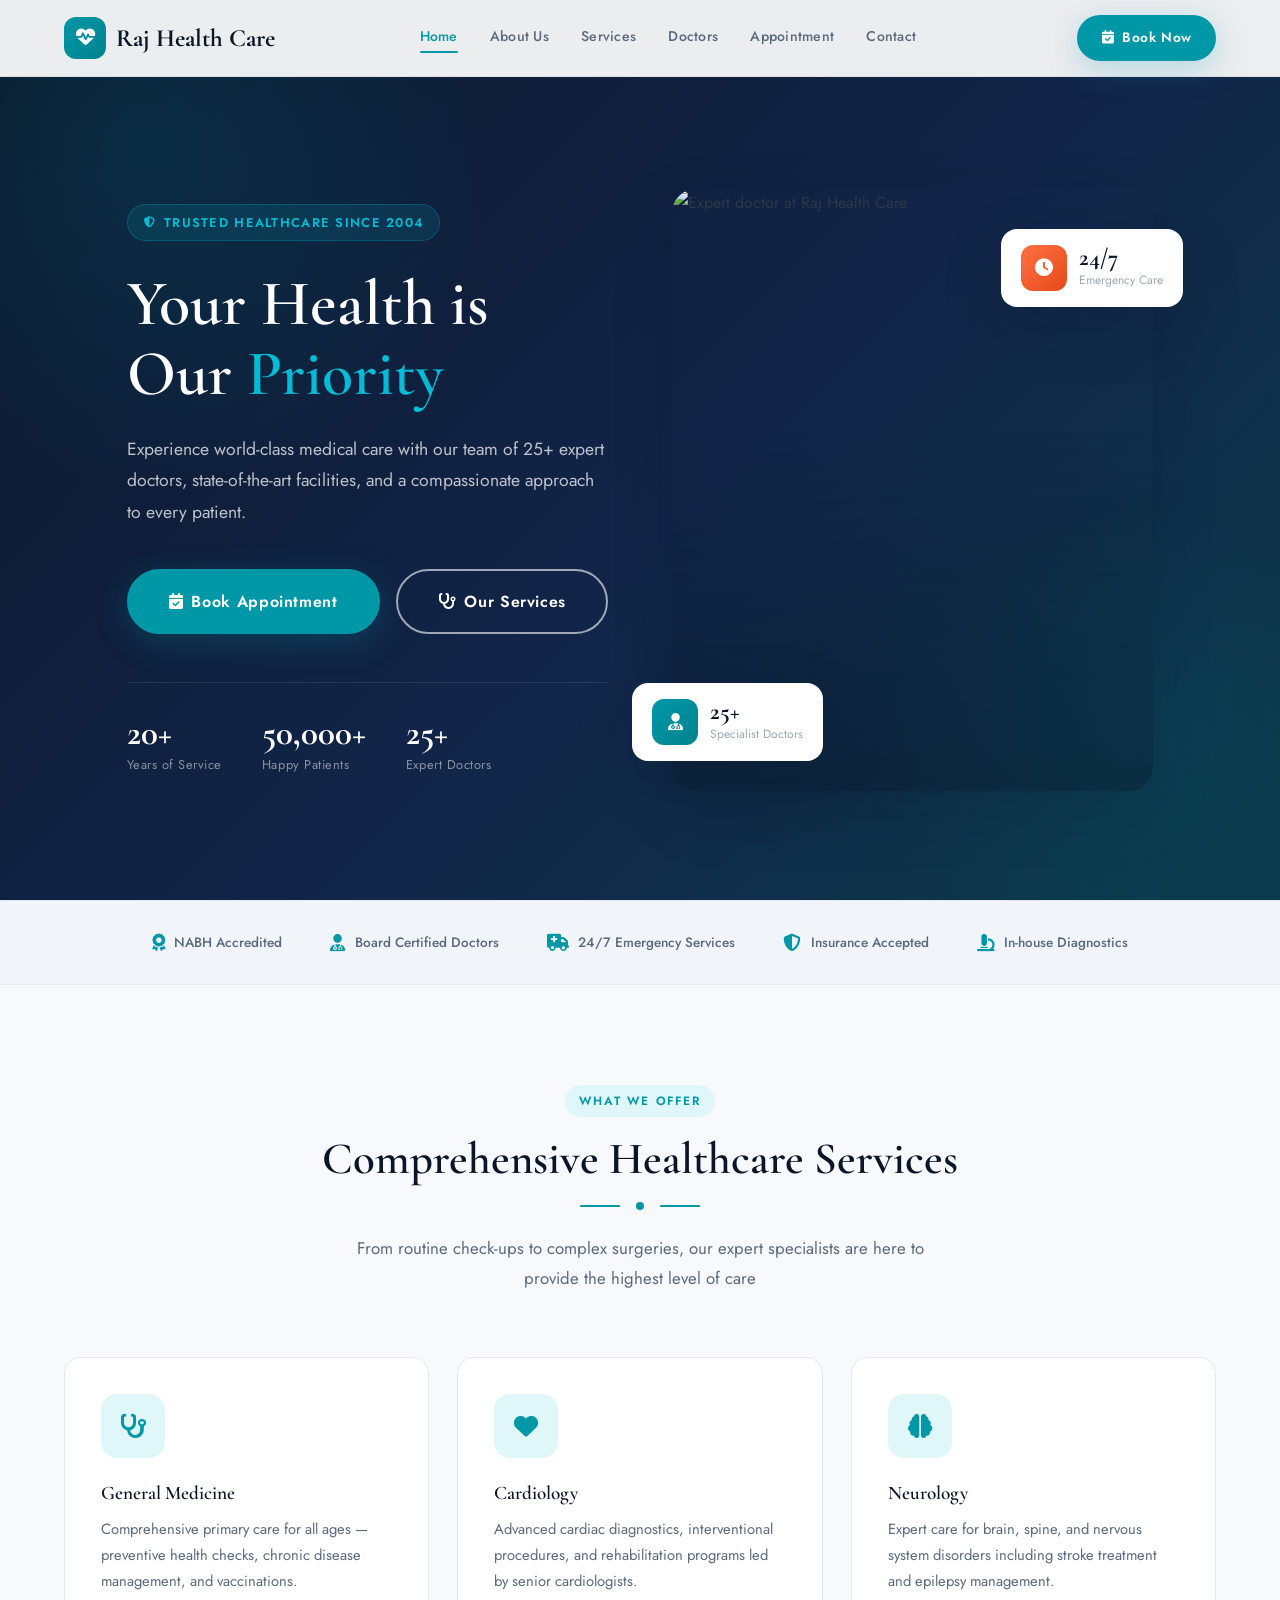
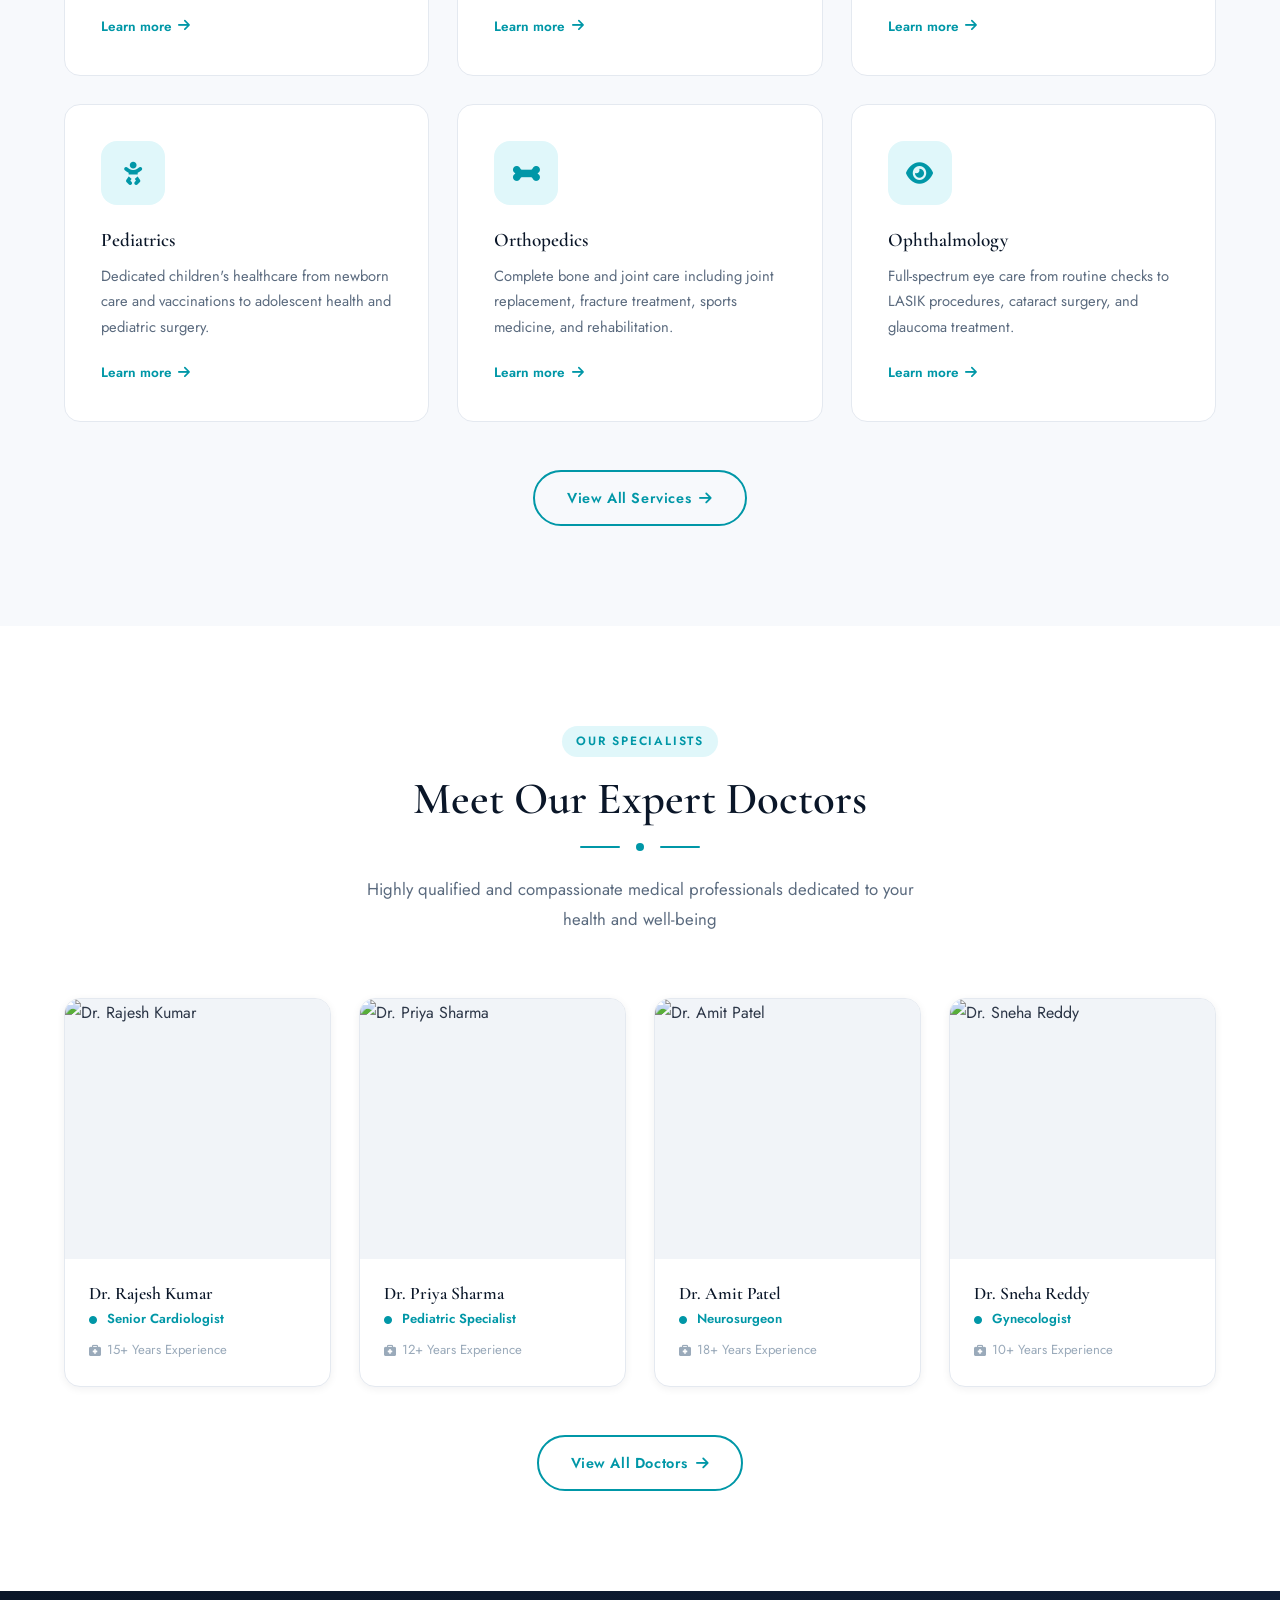
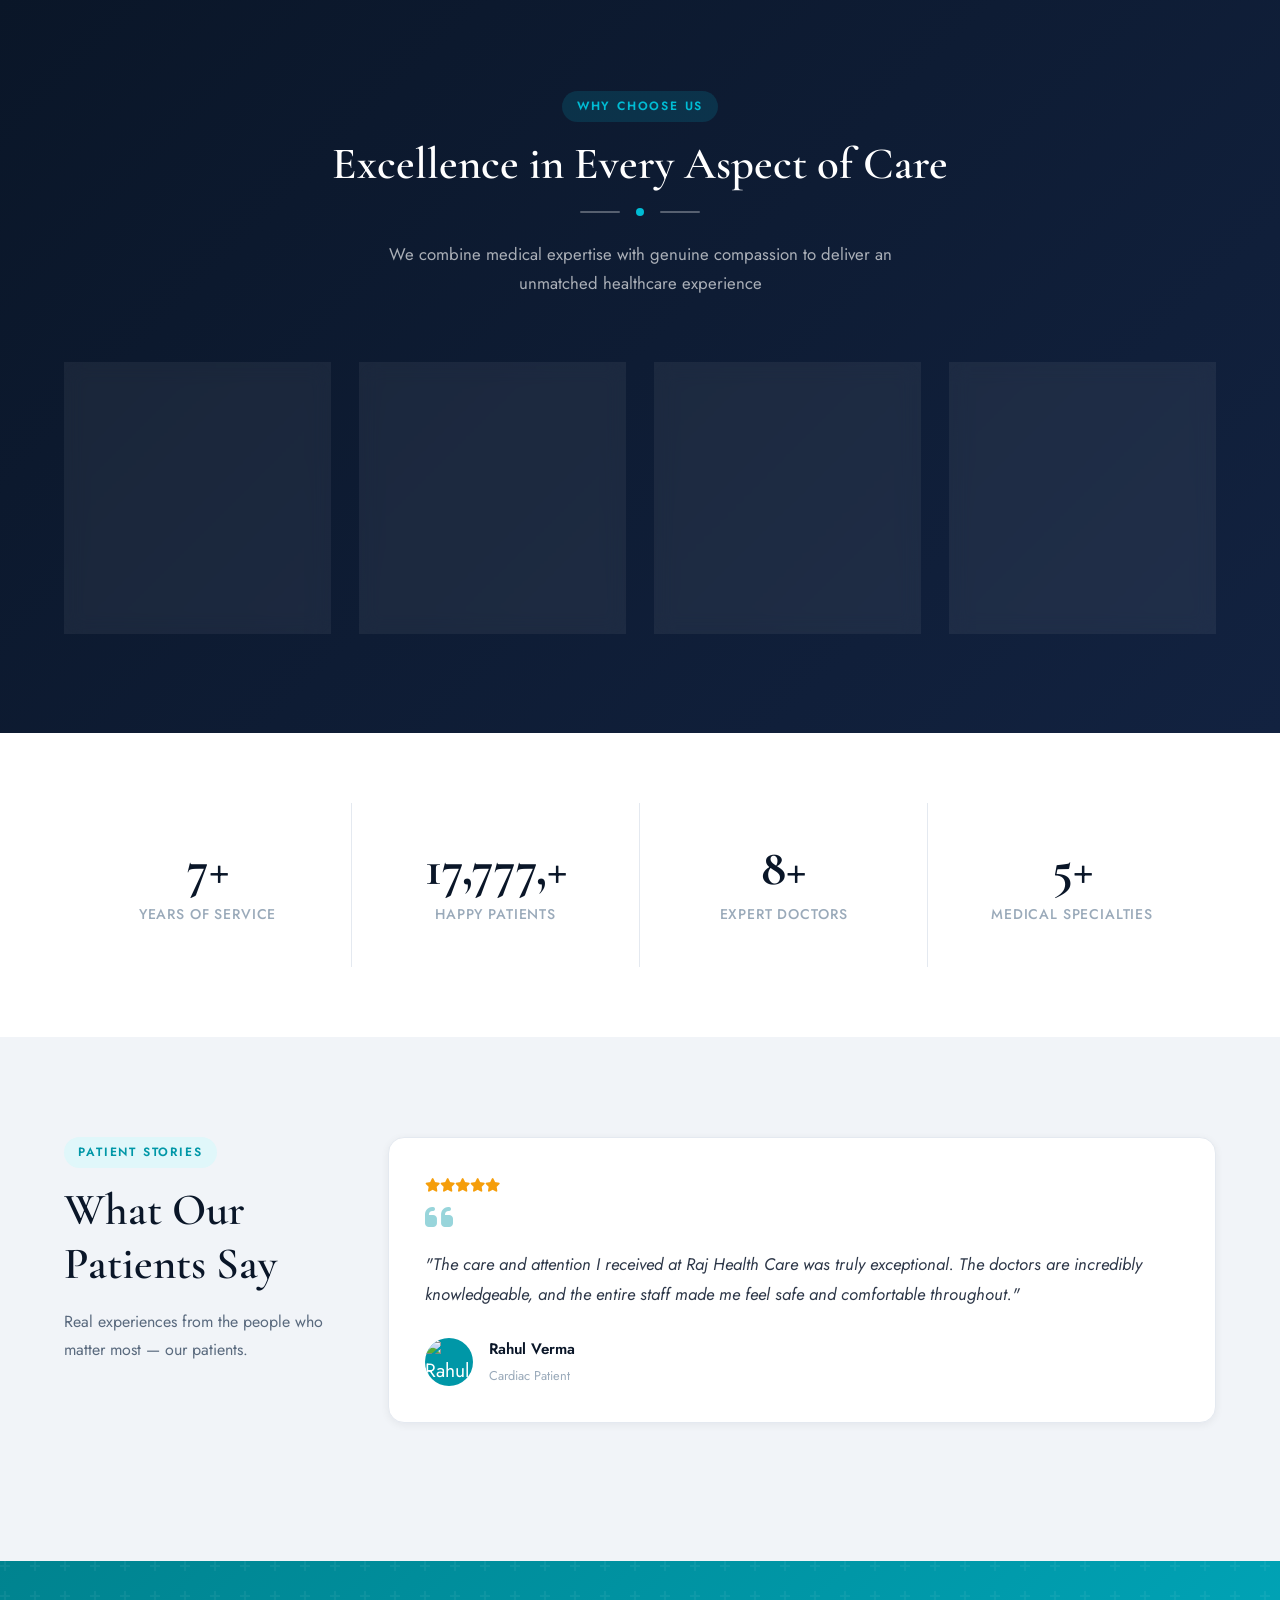
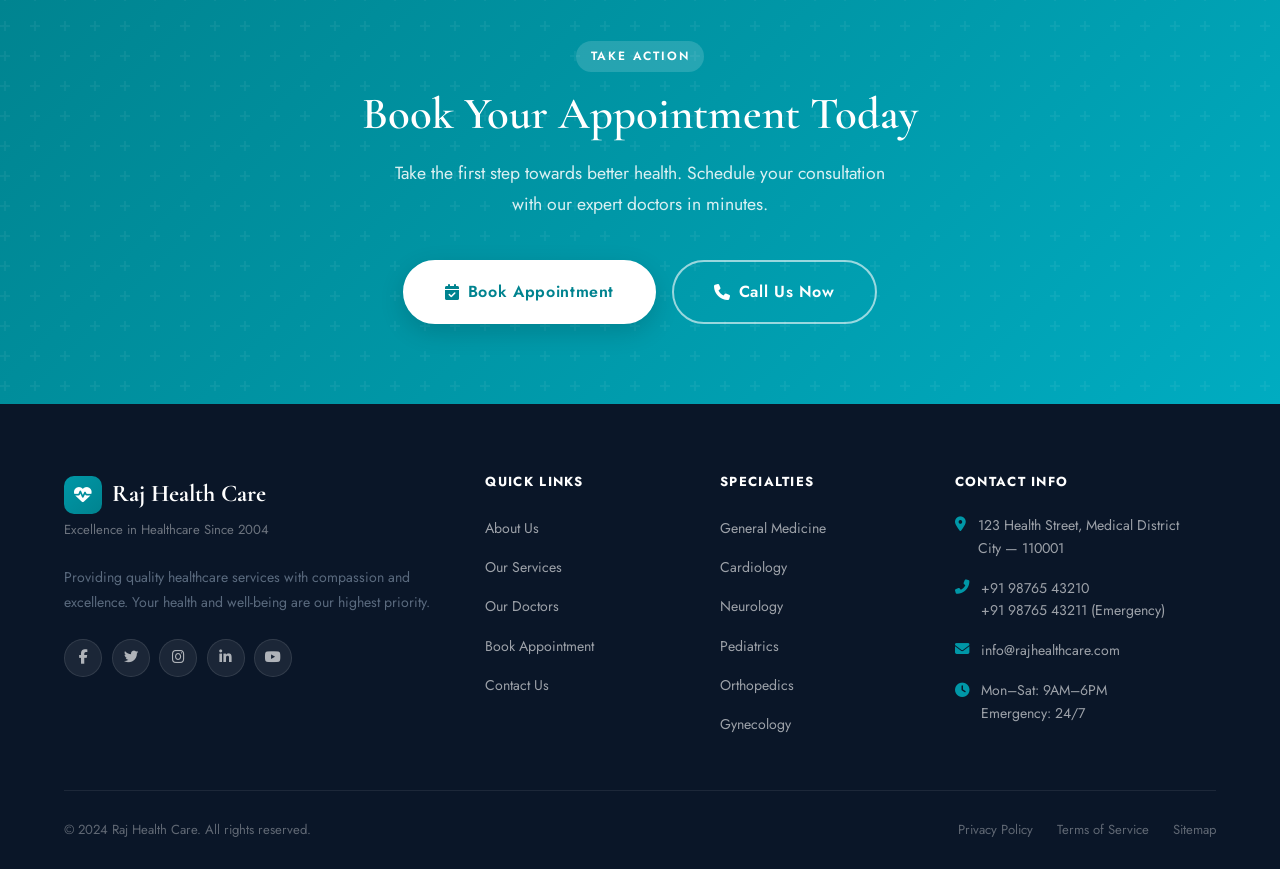
==== index.html @ a69b6650 "first commit" ====
<!DOCTYPE html>
<html lang="en">
<head>
  <meta charset="UTF-8">
  <meta name="viewport" content="width=device-width, initial-scale=1.0">
  <title>Raj Health Care — Premium Healthcare Services</title>
  <meta name="description" content="Raj Health Care provides world-class healthcare with 25+ expert doctors and state-of-the-art facilities. Book your appointment today.">
  <link rel="stylesheet" href="css/style.css">
  <link rel="preconnect" href="https://fonts.googleapis.com">
  <link rel="preconnect" href="https://fonts.gstatic.com" crossorigin>
  <link href="https://fonts.googleapis.com/css2?family=Cormorant+Garamond:wght@400;500;600;700&family=Jost:wght@300;400;500;600;700&display=swap" rel="stylesheet">
  <link rel="stylesheet" href="https://cdnjs.cloudflare.com/ajax/libs/font-awesome/6.4.0/css/all.min.css">
</head>
<body>

<!-- ========== NAVBAR ========== -->
<nav class="navbar" id="navbar">
  <div class="container">
    <a href="index.html" class="nav-brand">
      <div class="brand-icon"><i class="fas fa-heartbeat"></i></div>
      Raj Health Care
    </a>
    <div class="nav-menu" id="navMenu">
      <a href="index.html"       class="nav-link active">Home</a>
      <a href="about.html"       class="nav-link">About Us</a>
      <a href="services.html"    class="nav-link">Services</a>
      <a href="doctors.html"     class="nav-link">Doctors</a>
      <a href="appointment.html" class="nav-link">Appointment</a>
      <a href="contact.html"     class="nav-link">Contact</a>
    </div>
    <a href="appointment.html" class="btn btn-primary nav-cta">
      <i class="fas fa-calendar-check"></i> Book Now
    </a>
    <div class="hamburger" id="hamburger"><span></span><span></span><span></span></div>
  </div>
</nav>

<!-- ========== HERO ========== -->
<section class="hero">
  <div class="hero-bg"></div>
  <div class="hero-bg-img"></div>
  <div class="hero-circles">
    <span></span><span></span>
  </div>
  <div class="container">
    <div class="hero-content animate-fade-up">
      <div class="hero-badge">
        <i class="fas fa-shield-alt"></i> Trusted Healthcare Since 2004
      </div>
      <h1 class="hero-title">
        Your Health is<br>
        Our <span class="accent">Priority</span>
      </h1>
      <p class="hero-subtitle">
        Experience world-class medical care with our team of 25+ expert doctors, state-of-the-art facilities, and a compassionate approach to every patient.
      </p>
      <div class="hero-buttons">
        <a href="appointment.html" class="btn btn-primary btn-large">
          <i class="fas fa-calendar-check"></i> Book Appointment
        </a>
        <a href="services.html" class="btn btn-outline-white btn-large">
          <i class="fas fa-stethoscope"></i> Our Services
        </a>
      </div>
      <div class="hero-stats">
        <div>
          <div class="hero-stat-num">20+</div>
          <div class="hero-stat-label">Years of Service</div>
        </div>
        <div>
          <div class="hero-stat-num">50,000+</div>
          <div class="hero-stat-label">Happy Patients</div>
        </div>
        <div>
          <div class="hero-stat-num">25+</div>
          <div class="hero-stat-label">Expert Doctors</div>
        </div>
      </div>
    </div>
    <div class="hero-image-wrap">
      <div class="hero-img-card animate-fade-right delay-3">
        <img
          src="https://images.unsplash.com/photo-1622253692010-333f2da6031d?w=700&auto=format&fit=crop&q=80"
          alt="Expert doctor at Raj Health Care"
          loading="eager"
        >
        <div class="hero-img-overlay"></div>
      </div>
      <div class="hero-floating-card card-1 animate-fade-up delay-5">
        <div class="floating-icon"><i class="fas fa-user-md"></i></div>
        <div>
          <div class="floating-text-num">25+</div>
          <div class="floating-text-label">Specialist Doctors</div>
        </div>
      </div>
      <div class="hero-floating-card card-2 animate-fade-up delay-4">
        <div class="floating-icon orange"><i class="fas fa-clock"></i></div>
        <div>
          <div class="floating-text-num">24/7</div>
          <div class="floating-text-label">Emergency Care</div>
        </div>
      </div>
    </div>
  </div>
</section>

<!-- ========== TRUST BAR ========== -->
<div class="trust-bar">
  <div class="container">
    <div class="trust-item"><i class="fas fa-award"></i> NABH Accredited</div>
    <div class="trust-item"><i class="fas fa-user-md"></i> Board Certified Doctors</div>
    <div class="trust-item"><i class="fas fa-ambulance"></i> 24/7 Emergency Services</div>
    <div class="trust-item"><i class="fas fa-shield-alt"></i> Insurance Accepted</div>
    <div class="trust-item"><i class="fas fa-microscope"></i> In-house Diagnostics</div>
  </div>
</div>

<!-- ========== SERVICES ========== -->
<section class="services">
  <div class="container">
    <div class="section-header">
      <span class="section-label">What We Offer</span>
      <h2>Comprehensive Healthcare Services</h2>
      <div class="section-divider"><div class="line"></div><div class="dot"></div><div class="line"></div></div>
      <p>From routine check-ups to complex surgeries, our expert specialists are here to provide the highest level of care</p>
    </div>
    <div class="services-grid">
      <div class="service-card fade-in">
        <div class="service-icon"><i class="fas fa-stethoscope"></i></div>
        <h3>General Medicine</h3>
        <p>Comprehensive primary care for all ages — preventive health checks, chronic disease management, and vaccinations.</p>
        <a href="services.html" class="service-link">Learn more <i class="fas fa-arrow-right"></i></a>
      </div>
      <div class="service-card fade-in delay-1">
        <div class="service-icon"><i class="fas fa-heart"></i></div>
        <h3>Cardiology</h3>
        <p>Advanced cardiac diagnostics, interventional procedures, and rehabilitation programs led by senior cardiologists.</p>
        <a href="services.html" class="service-link">Learn more <i class="fas fa-arrow-right"></i></a>
      </div>
      <div class="service-card fade-in delay-2">
        <div class="service-icon"><i class="fas fa-brain"></i></div>
        <h3>Neurology</h3>
        <p>Expert care for brain, spine, and nervous system disorders including stroke treatment and epilepsy management.</p>
        <a href="services.html" class="service-link">Learn more <i class="fas fa-arrow-right"></i></a>
      </div>
      <div class="service-card fade-in delay-1">
        <div class="service-icon"><i class="fas fa-baby"></i></div>
        <h3>Pediatrics</h3>
        <p>Dedicated children's healthcare from newborn care and vaccinations to adolescent health and pediatric surgery.</p>
        <a href="services.html" class="service-link">Learn more <i class="fas fa-arrow-right"></i></a>
      </div>
      <div class="service-card fade-in delay-2">
        <div class="service-icon"><i class="fas fa-bone"></i></div>
        <h3>Orthopedics</h3>
        <p>Complete bone and joint care including joint replacement, fracture treatment, sports medicine, and rehabilitation.</p>
        <a href="services.html" class="service-link">Learn more <i class="fas fa-arrow-right"></i></a>
      </div>
      <div class="service-card fade-in delay-3">
        <div class="service-icon"><i class="fas fa-eye"></i></div>
        <h3>Ophthalmology</h3>
        <p>Full-spectrum eye care from routine checks to LASIK procedures, cataract surgery, and glaucoma treatment.</p>
        <a href="services.html" class="service-link">Learn more <i class="fas fa-arrow-right"></i></a>
      </div>
    </div>
    <div style="text-align:center;margin-top:3rem;">
      <a href="services.html" class="btn btn-secondary">
        View All Services <i class="fas fa-arrow-right"></i>
      </a>
    </div>
  </div>
</section>

<!-- ========== DOCTORS ========== -->
<section class="doctors">
  <div class="container">
    <div class="section-header">
      <span class="section-label">Our Specialists</span>
      <h2>Meet Our Expert Doctors</h2>
      <div class="section-divider"><div class="line"></div><div class="dot"></div><div class="line"></div></div>
      <p>Highly qualified and compassionate medical professionals dedicated to your health and well-being</p>
    </div>
    <div class="doctors-grid">
      <div class="doctor-card fade-in">
        <div class="doctor-img">
          <img src="https://images.unsplash.com/photo-1612349317150-e413f6a5b16d?w=400&auto=format&fit=crop&q=80" alt="Dr. Rajesh Kumar">
          <div class="doctor-overlay">
            <div class="doctor-overlay-links">
              <a href="#"><i class="fab fa-linkedin-in"></i></a>
              <a href="#"><i class="fas fa-envelope"></i></a>
              <a href="appointment.html"><i class="fas fa-calendar-check"></i></a>
            </div>
          </div>
        </div>
        <div class="doctor-info">
          <h3>Dr. Rajesh Kumar</h3>
          <p class="doctor-specialty"><i class="fas fa-circle" style="font-size:.5rem;margin-right:.4rem;"></i> Senior Cardiologist</p>
          <p class="doctor-exp"><i class="fas fa-briefcase-medical"></i> 15+ Years Experience</p>
        </div>
      </div>
      <div class="doctor-card fade-in delay-1">
        <div class="doctor-img">
          <img src="https://images.unsplash.com/photo-1559839734-2b71ea197ec2?w=400&auto=format&fit=crop&q=80" alt="Dr. Priya Sharma">
          <div class="doctor-overlay">
            <div class="doctor-overlay-links">
              <a href="#"><i class="fab fa-linkedin-in"></i></a>
              <a href="#"><i class="fas fa-envelope"></i></a>
              <a href="appointment.html"><i class="fas fa-calendar-check"></i></a>
            </div>
          </div>
        </div>
        <div class="doctor-info">
          <h3>Dr. Priya Sharma</h3>
          <p class="doctor-specialty"><i class="fas fa-circle" style="font-size:.5rem;margin-right:.4rem;"></i> Pediatric Specialist</p>
          <p class="doctor-exp"><i class="fas fa-briefcase-medical"></i> 12+ Years Experience</p>
        </div>
      </div>
      <div class="doctor-card fade-in delay-2">
        <div class="doctor-img">
          <img src="https://images.unsplash.com/photo-1537368910025-700350fe46c7?w=400&auto=format&fit=crop&q=80" alt="Dr. Amit Patel">
          <div class="doctor-overlay">
            <div class="doctor-overlay-links">
              <a href="#"><i class="fab fa-linkedin-in"></i></a>
              <a href="#"><i class="fas fa-envelope"></i></a>
              <a href="appointment.html"><i class="fas fa-calendar-check"></i></a>
            </div>
          </div>
        </div>
        <div class="doctor-info">
          <h3>Dr. Amit Patel</h3>
          <p class="doctor-specialty"><i class="fas fa-circle" style="font-size:.5rem;margin-right:.4rem;"></i> Neurosurgeon</p>
          <p class="doctor-exp"><i class="fas fa-briefcase-medical"></i> 18+ Years Experience</p>
        </div>
      </div>
      <div class="doctor-card fade-in delay-3">
        <div class="doctor-img">
          <img src="https://images.unsplash.com/photo-1594824476967-48c8b964273f?w=400&auto=format&fit=crop&q=80" alt="Dr. Sneha Reddy">
          <div class="doctor-overlay">
            <div class="doctor-overlay-links">
              <a href="#"><i class="fab fa-linkedin-in"></i></a>
              <a href="#"><i class="fas fa-envelope"></i></a>
              <a href="appointment.html"><i class="fas fa-calendar-check"></i></a>
            </div>
          </div>
        </div>
        <div class="doctor-info">
          <h3>Dr. Sneha Reddy</h3>
          <p class="doctor-specialty"><i class="fas fa-circle" style="font-size:.5rem;margin-right:.4rem;"></i> Gynecologist</p>
          <p class="doctor-exp"><i class="fas fa-briefcase-medical"></i> 10+ Years Experience</p>
        </div>
      </div>
    </div>
    <div style="text-align:center;margin-top:3rem;">
      <a href="doctors.html" class="btn btn-secondary">
        View All Doctors <i class="fas fa-arrow-right"></i>
      </a>
    </div>
  </div>
</section>

<!-- ========== WHY CHOOSE ========== -->
<section class="why-choose">
  <div class="container">
    <div class="section-header">
      <span class="section-label" style="background:rgba(0,188,212,.15);color:var(--teal-light)">Why Choose Us</span>
      <h2>Excellence in Every Aspect of Care</h2>
      <div class="section-divider">
        <div class="line" style="background:rgba(255,255,255,.3)"></div>
        <div class="dot" style="background:var(--teal-light)"></div>
        <div class="line" style="background:rgba(255,255,255,.3)"></div>
      </div>
      <p style="color:rgba(255,255,255,.65)">We combine medical expertise with genuine compassion to deliver an unmatched healthcare experience</p>
    </div>
    <div class="features-grid">
      <div class="feature-card fade-in">
        <div class="feature-icon"><i class="fas fa-award"></i></div>
        <h3>Experienced Doctors</h3>
        <p>Board-certified specialists with decades of combined experience in their respective fields.</p>
      </div>
      <div class="feature-card fade-in delay-1">
        <div class="feature-icon"><i class="fas fa-microscope"></i></div>
        <h3>Modern Facilities</h3>
        <p>State-of-the-art medical equipment and infrastructure for precise diagnosis and effective treatment.</p>
      </div>
      <div class="feature-card fade-in delay-2">
        <div class="feature-icon"><i class="fas fa-clock"></i></div>
        <h3>24/7 Emergency</h3>
        <p>Round-the-clock emergency services with dedicated medical teams and ambulance support.</p>
      </div>
      <div class="feature-card fade-in delay-3">
        <div class="feature-icon"><i class="fas fa-heart"></i></div>
        <h3>Patient-First Care</h3>
        <p>Compassionate, personalized care focused on patient comfort, dignity, and speedy recovery.</p>
      </div>
    </div>
  </div>
</section>

<!-- ========== STATS ========== -->
<section class="stats">
  <div class="container">
    <div class="stats-grid">
      <div class="stat-card fade-in">
        <div class="stat-number">20<span class="stat-accent">+</span></div>
        <div class="stat-label">Years of Service</div>
      </div>
      <div class="stat-card fade-in delay-1">
        <div class="stat-number">50,000<span class="stat-accent">+</span></div>
        <div class="stat-label">Happy Patients</div>
      </div>
      <div class="stat-card fade-in delay-2">
        <div class="stat-number">25<span class="stat-accent">+</span></div>
        <div class="stat-label">Expert Doctors</div>
      </div>
      <div class="stat-card fade-in delay-3">
        <div class="stat-number">15<span class="stat-accent">+</span></div>
        <div class="stat-label">Medical Specialties</div>
      </div>
    </div>
  </div>
</section>

<!-- ========== TESTIMONIALS ========== -->
<section class="testimonials">
  <div class="container">
    <div class="testimonials-inner">
      <div class="testimonials-left">
        <span class="section-label">Patient Stories</span>
        <h2>What Our Patients Say</h2>
        <p>Real experiences from the people who matter most — our patients.</p>
      </div>
      <div>
        <div class="testimonials-slider">
          <div class="testimonial-card active">
            <div class="testimonial-stars"><i class="fas fa-star"></i><i class="fas fa-star"></i><i class="fas fa-star"></i><i class="fas fa-star"></i><i class="fas fa-star"></i></div>
            <i class="fas fa-quote-left quote-icon"></i>
            <p class="testimonial-text">"The care and attention I received at Raj Health Care was truly exceptional. The doctors are incredibly knowledgeable, and the entire staff made me feel safe and comfortable throughout."</p>
            <div class="testimonial-author">
              <div class="author-avatar">
                <img src="https://images.unsplash.com/photo-1507003211169-0a1dd7228f2d?w=100&auto=format&fit=crop&q=80" alt="Rahul Verma">
              </div>
              <div>
                <div class="author-name">Rahul Verma</div>
                <div class="author-role">Cardiac Patient</div>
              </div>
            </div>
          </div>
          <div class="testimonial-card">
            <div class="testimonial-stars"><i class="fas fa-star"></i><i class="fas fa-star"></i><i class="fas fa-star"></i><i class="fas fa-star"></i><i class="fas fa-star"></i></div>
            <i class="fas fa-quote-left quote-icon"></i>
            <p class="testimonial-text">"The best healthcare facility in the city, without doubt. The doctors are experienced, the facilities are top-notch, and the whole experience felt very professional and caring."</p>
            <div class="testimonial-author">
              <div class="author-avatar">
                <img src="https://images.unsplash.com/photo-1438761681033-6461ffad8d80?w=100&auto=format&fit=crop&q=80" alt="Anjali Singh">
              </div>
              <div>
                <div class="author-name">Anjali Singh</div>
                <div class="author-role">General Patient</div>
              </div>
            </div>
          </div>
          <div class="testimonial-card">
            <div class="testimonial-stars"><i class="fas fa-star"></i><i class="fas fa-star"></i><i class="fas fa-star"></i><i class="fas fa-star"></i><i class="fas fa-star"></i></div>
            <i class="fas fa-quote-left quote-icon"></i>
            <p class="testimonial-text">"The emergency team saved my father's life. Their response time was outstanding and the medical care was absolutely superb. I am forever grateful to the entire Raj Health Care team."</p>
            <div class="testimonial-author">
              <div class="author-avatar">
                <img src="https://images.unsplash.com/photo-1500648767791-00dcc994a43e?w=100&auto=format&fit=crop&q=80" alt="Sanjay Gupta">
              </div>
              <div>
                <div class="author-name">Sanjay Gupta</div>
                <div class="author-role">Emergency Patient</div>
              </div>
            </div>
          </div>
        </div>
        <div class="testimonial-controls">
          <div class="testimonial-dots">
            <span class="dot active"></span>
            <span class="dot"></span>
            <span class="dot"></span>
          </div>
        </div>
      </div>
    </div>
  </div>
</section>

<!-- ========== CTA ========== -->
<section class="cta">
  <div class="container">
    <span class="section-label" style="background:rgba(255,255,255,.15);color:var(--white)">Take Action</span>
    <h2>Book Your Appointment Today</h2>
    <p>Take the first step towards better health. Schedule your consultation with our expert doctors in minutes.</p>
    <div class="cta-buttons">
      <a href="appointment.html" class="btn btn-white btn-large">
        <i class="fas fa-calendar-check"></i> Book Appointment
      </a>
      <a href="tel:+919876543210" class="btn btn-outline-white btn-large">
        <i class="fas fa-phone"></i> Call Us Now
      </a>
    </div>
  </div>
</section>

<!-- ========== FOOTER ========== -->
<footer class="footer">
  <div class="container">
    <div class="footer-grid">
      <div>
        <div class="footer-brand-wrap">
          <div class="footer-brand">
            <div class="brand-icon"><i class="fas fa-heartbeat"></i></div>
            Raj Health Care
          </div>
          <div class="footer-tagline">Excellence in Healthcare Since 2004</div>
        </div>
        <p class="footer-desc">Providing quality healthcare services with compassion and excellence. Your health and well-being are our highest priority.</p>
        <div class="social-links">
          <a href="#" aria-label="Facebook"><i class="fab fa-facebook-f"></i></a>
          <a href="#" aria-label="Twitter"><i class="fab fa-twitter"></i></a>
          <a href="#" aria-label="Instagram"><i class="fab fa-instagram"></i></a>
          <a href="#" aria-label="LinkedIn"><i class="fab fa-linkedin-in"></i></a>
          <a href="#" aria-label="YouTube"><i class="fab fa-youtube"></i></a>
        </div>
      </div>
      <div class="footer-col">
        <h4>Quick Links</h4>
        <ul>
          <li><a href="about.html">About Us</a></li>
          <li><a href="services.html">Our Services</a></li>
          <li><a href="doctors.html">Our Doctors</a></li>
          <li><a href="appointment.html">Book Appointment</a></li>
          <li><a href="contact.html">Contact Us</a></li>
        </ul>
      </div>
      <div class="footer-col">
        <h4>Specialties</h4>
        <ul>
          <li><a href="services.html">General Medicine</a></li>
          <li><a href="services.html">Cardiology</a></li>
          <li><a href="services.html">Neurology</a></li>
          <li><a href="services.html">Pediatrics</a></li>
          <li><a href="services.html">Orthopedics</a></li>
          <li><a href="services.html">Gynecology</a></li>
        </ul>
      </div>
      <div class="footer-col">
        <h4>Contact Info</h4>
        <div class="footer-contact-item">
          <i class="fas fa-map-marker-alt"></i>
          <span>123 Health Street, Medical District<br>City — 110001</span>
        </div>
        <div class="footer-contact-item">
          <i class="fas fa-phone-alt"></i>
          <span><a href="tel:+919876543210">+91 98765 43210</a><br><a href="tel:+919876543211">+91 98765 43211 (Emergency)</a></span>
        </div>
        <div class="footer-contact-item">
          <i class="fas fa-envelope"></i>
          <span><a href="mailto:info@rajhealthcare.com">info@rajhealthcare.com</a></span>
        </div>
        <div class="footer-contact-item">
          <i class="fas fa-clock"></i>
          <span>Mon–Sat: 9AM–6PM<br>Emergency: 24/7</span>
        </div>
      </div>
    </div>
    <div class="footer-bottom">
      <span>&copy; 2024 Raj Health Care. All rights reserved.</span>
      <div class="footer-bottom-links">
        <a href="#">Privacy Policy</a>
        <a href="#">Terms of Service</a>
        <a href="#">Sitemap</a>
      </div>
    </div>
  </div>
</footer>

<script src="js/script.js"></script>
</body>
</html>
---- css/style.css ----
/* ================================================
   RAJ HEALTH CARE — Premium Healthcare Design
   Color Palette: Navy | Teal | Mint | White
   Fonts: Cormorant Garamond + Jost
================================================ */

/* --- Google Fonts Import --- */
@import url('https://fonts.googleapis.com/css2?family=Cormorant+Garamond:wght@400;500;600;700&family=Jost:wght@300;400;500;600;700&display=swap');

/* ========================
   CSS VARIABLES
======================== */
:root {
  --navy:       #0A1628;
  --navy-mid:   #122240;
  --teal:       #0097A7;
  --teal-light: #00BCD4;
  --teal-dark:  #00838F;
  --mint:       #E0F7FA;
  --gold:       #C8A96E;
  --white:      #FFFFFF;
  --off-white:  #F7F9FC;
  --gray-100:   #F1F4F8;
  --gray-200:   #E4E9F0;
  --gray-400:   #9AAABA;
  --gray-600:   #5A6A7E;
  --gray-800:   #2D3748;
  --danger:     #E53935;

  --font-display: 'Cormorant Garamond', serif;
  --font-body:    'Jost', sans-serif;

  --shadow-sm:  0 2px 8px rgba(10,22,40,.06);
  --shadow-md:  0 8px 28px rgba(10,22,40,.12);
  --shadow-lg:  0 20px 60px rgba(10,22,40,.18);
  --shadow-teal:0 8px 32px rgba(0,151,167,.25);

  --radius-sm:  8px;
  --radius-md:  16px;
  --radius-lg:  24px;
  --radius-xl:  40px;

  --transition: all .3s cubic-bezier(.4,0,.2,1);
}

/* ========================
   RESET & BASE
======================== */
*, *::before, *::after { margin:0; padding:0; box-sizing:border-box; }
html { scroll-behavior:smooth; font-size:16px; }
body {
  font-family: var(--font-body);
  color: var(--gray-800);
  background: var(--white);
  line-height: 1.7;
  overflow-x: hidden;
}
img { display:block; width:100%; height:auto; object-fit:cover; }
a { text-decoration:none; color:inherit; }
ul { list-style:none; }
button { font-family:var(--font-body); cursor:pointer; }

/* ========================
   TYPOGRAPHY
======================== */
h1,h2,h3,h4,h5,h6 {
  font-family: var(--font-display);
  line-height: 1.2;
  color: var(--navy);
  font-weight: 600;
}
h1 { font-size: clamp(2.6rem, 5vw, 4.2rem); }
h2 { font-size: clamp(2rem, 3.5vw, 3rem); }
h3 { font-size: clamp(1.25rem, 2vw, 1.6rem); }
h4 { font-size: 1.2rem; }
p  { color: var(--gray-600); line-height:1.75; margin-bottom:.5rem; }

.section-label {
  display: inline-block;
  font-family: var(--font-body);
  font-size: .75rem;
  font-weight: 600;
  letter-spacing: .15em;
  text-transform: uppercase;
  color: var(--teal);
  background: var(--mint);
  padding: .35rem .9rem;
  border-radius: 50px;
  margin-bottom: 1rem;
}

/* ========================
   CONTAINER
======================== */
.container {
  max-width: 1200px;
  margin: 0 auto;
  padding: 0 24px;
}

/* ========================
   BUTTONS
======================== */
.btn {
  display: inline-flex;
  align-items: center;
  gap: .5rem;
  padding: .85rem 2rem;
  border-radius: 50px;
  font-family: var(--font-body);
  font-weight: 600;
  font-size: .9rem;
  letter-spacing: .04em;
  border: 2px solid transparent;
  transition: var(--transition);
  cursor: pointer;
  white-space: nowrap;
}
.btn-primary {
  background: var(--teal);
  color: var(--white);
  border-color: var(--teal);
  box-shadow: var(--shadow-teal);
}
.btn-primary:hover {
  background: var(--teal-dark);
  border-color: var(--teal-dark);
  transform: translateY(-2px);
  box-shadow: 0 12px 40px rgba(0,151,167,.35);
}
.btn-secondary {
  background: transparent;
  color: var(--teal);
  border-color: var(--teal);
}
.btn-secondary:hover {
  background: var(--teal);
  color: var(--white);
  transform: translateY(-2px);
}
.btn-outline-white {
  background: transparent;
  color: var(--white);
  border-color: rgba(255,255,255,.6);
}
.btn-outline-white:hover {
  background: var(--white);
  color: var(--navy);
  border-color: var(--white);
}
.btn-danger {
  background: var(--danger);
  color: var(--white);
  border-color: var(--danger);
  box-shadow: 0 8px 24px rgba(229,57,53,.3);
}
.btn-danger:hover {
  background: #C62828;
  transform: translateY(-2px);
}
.btn-large { padding: 1.05rem 2.5rem; font-size: 1rem; }
.btn-full  { width: 100%; justify-content: center; }

/* ========================
   NAVBAR
======================== */
.navbar {
  position: fixed;
  top: 0; left: 0; right: 0;
  z-index: 1000;
  background: rgba(255,255,255,.92);
  backdrop-filter: blur(20px);
  -webkit-backdrop-filter: blur(20px);
  border-bottom: 1px solid rgba(10,22,40,.06);
  transition: var(--transition);
}
.navbar.scrolled {
  background: rgba(255,255,255,.98);
  box-shadow: var(--shadow-md);
}
.navbar .container {
  display: flex;
  align-items: center;
  justify-content: space-between;
  height: 76px;
}
.nav-brand {
  display: flex;
  align-items: center;
  gap: .6rem;
  font-family: var(--font-display);
  font-size: 1.55rem;
  font-weight: 700;
  color: var(--navy);
}
.nav-brand .brand-icon {
  width: 42px; height: 42px;
  background: linear-gradient(135deg, var(--teal), var(--teal-dark));
  border-radius: 12px;
  display: flex; align-items:center; justify-content:center;
}
.nav-brand .brand-icon i {
  font-size: 1.2rem;
  color: var(--white);
}
.nav-menu { display:flex; align-items:center; gap: 2rem; }
.nav-link {
  font-family: var(--font-body);
  font-size: .88rem;
  font-weight: 500;
  color: var(--gray-600);
  letter-spacing: .02em;
  transition: var(--transition);
  position: relative;
  padding-bottom: 2px;
}
.nav-link::after {
  content:'';
  position:absolute; bottom:-2px; left:0;
  width:0; height:2px;
  background: var(--teal);
  transition: width .3s ease;
  border-radius: 2px;
}
.nav-link:hover, .nav-link.active {
  color: var(--teal);
}
.nav-link:hover::after, .nav-link.active::after {
  width: 100%;
}
.nav-cta {
  margin-left: 1rem;
  padding: .6rem 1.4rem;
  font-size: .85rem;
}
.hamburger {
  display: none;
  flex-direction: column;
  gap: 5px;
  cursor: pointer;
  padding: 4px;
}
.hamburger span {
  display: block;
  width: 24px; height: 2px;
  background: var(--navy);
  border-radius: 2px;
  transition: var(--transition);
}
.hamburger.active span:nth-child(1) { transform: translateY(7px) rotate(45deg); }
.hamburger.active span:nth-child(2) { opacity:0; }
.hamburger.active span:nth-child(3) { transform: translateY(-7px) rotate(-45deg); }

/* ========================
   PAGE HEADER
======================== */
.page-header {
  padding: 140px 0 70px;
  background: linear-gradient(135deg, var(--navy) 0%, var(--navy-mid) 100%);
  position: relative;
  overflow: hidden;
}
.page-header::before {
  content:'';
  position:absolute; inset:0;
  background: url('https://images.unsplash.com/photo-1538108149393-fbbd81895907?w=1200&auto=format&fit=crop&q=60') center/cover;
  opacity: .08;
}
.page-header-pattern {
  position:absolute; inset:0;
  background-image: radial-gradient(circle at 20% 80%, rgba(0,151,167,.15) 0%, transparent 50%),
                    radial-gradient(circle at 80% 20%, rgba(0,151,167,.1) 0%, transparent 50%);
}
.page-header .container { position:relative; z-index:1; }
.page-header h1 { color: var(--white); margin-bottom: .75rem; }
.page-header p  { color: rgba(255,255,255,.75); font-size:1.1rem; max-width:520px; margin:0; }
.breadcrumb {
  display:flex; align-items:center; gap:.5rem;
  margin-bottom: 1.5rem;
  font-size:.85rem; color:rgba(255,255,255,.5);
}
.breadcrumb a { color:rgba(255,255,255,.65); }
.breadcrumb a:hover { color:var(--teal-light); }
.breadcrumb i { font-size:.6rem; }

/* ========================
   SECTIONS
======================== */
section { padding: 100px 0; }
.section-header { text-align:center; margin-bottom:4rem; }
.section-header h2 { margin-bottom: 1rem; }
.section-header p {
  font-size:1.05rem;
  color:var(--gray-600);
  max-width:580px; margin:0 auto;
}
.section-divider {
  display:flex; align-items:center; justify-content:center;
  gap:1rem; margin:.75rem 0 1.5rem;
}
.section-divider .line {
  width:40px; height:2px;
  background: var(--teal); border-radius:2px;
}
.section-divider .dot {
  width:8px; height:8px;
  background: var(--teal); border-radius:50%;
}

/* ========================
   HERO SECTION
======================== */
.hero {
  padding: 0;
  min-height: 100vh;
  position: relative;
  display: flex;
  align-items: center;
  overflow: hidden;
}
.hero-bg {
  position:absolute; inset:0;
  background: linear-gradient(135deg, var(--navy) 0%, #122549 55%, #0a3a4a 100%);
}
.hero-bg-img {
  position:absolute; inset:0;
  background: url('https://images.unsplash.com/photo-1631217868264-e5b90bb7e133?w=1400&auto=format&fit=crop&q=80') right center/cover;
  opacity: .15;
}
.hero-circles {
  position:absolute; inset:0; overflow:hidden; pointer-events:none;
}
.hero-circles span {
  position:absolute; border-radius:50%;
  background: radial-gradient(circle, rgba(0,188,212,.12), transparent 70%);
}
.hero-circles span:nth-child(1) {
  width:700px; height:700px;
  top:-200px; left:-200px;
}
.hero-circles span:nth-child(2) {
  width:500px; height:500px;
  bottom:-100px; right:-100px;
  background: radial-gradient(circle, rgba(0,151,167,.1), transparent 70%);
}
.hero .container {
  position:relative; z-index:1;
  display:grid; grid-template-columns:1fr 1fr;
  gap:4rem; align-items:center;
  padding-top:80px;
}
.hero-content { padding:40px 0; }
.hero-badge {
  display:inline-flex; align-items:center; gap:.5rem;
  background:rgba(0,188,212,.12);
  border:1px solid rgba(0,188,212,.25);
  color: var(--teal-light);
  font-size:.8rem; font-weight:600; letter-spacing:.1em; text-transform:uppercase;
  padding:.4rem 1rem; border-radius:50px; margin-bottom:1.75rem;
}
.hero-badge i { font-size:.7rem; }
.hero-title {
  font-size: clamp(2.8rem, 5vw, 4.5rem);
  color: var(--white);
  line-height: 1.1;
  margin-bottom: 1.5rem;
}
.hero-title .accent { color: var(--teal-light); }
.hero-subtitle {
  font-size:1.1rem; color:rgba(255,255,255,.72);
  max-width:480px; line-height:1.8;
  margin-bottom:2.5rem;
}
.hero-buttons { display:flex; gap:1rem; flex-wrap:wrap; margin-bottom:3rem; }
.hero-stats {
  display:flex; gap:2.5rem;
  padding-top: 2rem;
  border-top:1px solid rgba(255,255,255,.1);
}
.hero-stat-num {
  font-family:var(--font-display);
  font-size:2.2rem; font-weight:700;
  color:var(--white); line-height:1;
}
.hero-stat-label {
  font-size:.8rem; color:rgba(255,255,255,.5);
  letter-spacing:.04em; margin-top:.25rem;
}
.hero-image-wrap {
  position:relative;
  animation: floatUp 1s ease .4s both;
}
.hero-img-card {
  border-radius: var(--radius-lg);
  overflow:hidden;
  box-shadow: var(--shadow-lg);
  aspect-ratio: 4/5;
  position:relative;
}
.hero-img-card img {
  width:100%; height:100%;
  object-position:top center;
}
.hero-img-overlay {
  position:absolute; inset:0;
  background:linear-gradient(to top, rgba(10,22,40,.4) 0%, transparent 60%);
}
.hero-floating-card {
  position:absolute;
  background:var(--white);
  border-radius:var(--radius-md);
  padding:1rem 1.25rem;
  box-shadow:var(--shadow-lg);
  display:flex; align-items:center; gap:.75rem;
}
.hero-floating-card.card-1 {
  bottom:30px; left:-40px;
}
.hero-floating-card.card-2 {
  top:40px; right:-30px;
}
.floating-icon {
  width:46px; height:46px;
  background:linear-gradient(135deg,var(--teal),var(--teal-dark));
  border-radius:12px;
  display:flex; align-items:center; justify-content:center;
  color:var(--white); font-size:1.1rem; flex-shrink:0;
}
.floating-icon.orange { background:linear-gradient(135deg,#FF7043,#E64A19); }
.floating-text-num {
  font-family:var(--font-display); font-size:1.5rem; font-weight:700;
  color:var(--navy); line-height:1;
}
.floating-text-label {
  font-size:.75rem; color:var(--gray-400); white-space:nowrap;
}

/* ========================
   TRUST BAR
======================== */
.trust-bar {
  padding: 30px 0;
  background:var(--gray-100);
  border-top:1px solid var(--gray-200);
  border-bottom:1px solid var(--gray-200);
}
.trust-bar .container {
  display:flex; align-items:center; justify-content:center; gap:3rem; flex-wrap:wrap;
}
.trust-item {
  display:flex; align-items:center; gap:.6rem;
  font-size:.85rem; color:var(--gray-600); font-weight:500;
}
.trust-item i { color:var(--teal); font-size:1.1rem; }

/* ========================
   SERVICES
======================== */
.services { background:var(--off-white); }
.services-grid {
  display:grid; grid-template-columns:repeat(3,1fr); gap:1.75rem;
}
.service-card {
  background:var(--white);
  border-radius:var(--radius-md);
  padding:2.25rem;
  border:1px solid var(--gray-200);
  transition:var(--transition);
  position:relative; overflow:hidden;
  cursor:default;
}
.service-card::before {
  content:'';
  position:absolute; bottom:0; left:0; right:0;
  height:3px;
  background:linear-gradient(90deg, var(--teal), var(--teal-light));
  transform:scaleX(0);
  transform-origin:left;
  transition: transform .4s ease;
}
.service-card:hover {
  transform:translateY(-6px);
  border-color:var(--teal-light);
  box-shadow:var(--shadow-md);
}
.service-card:hover::before { transform:scaleX(1); }
.service-icon {
  width:64px; height:64px;
  background:var(--mint);
  border-radius:16px;
  display:flex; align-items:center; justify-content:center;
  margin-bottom:1.5rem;
  transition:var(--transition);
}
.service-icon i { font-size:1.5rem; color:var(--teal); transition:var(--transition); }
.service-card:hover .service-icon {
  background:var(--teal);
}
.service-card:hover .service-icon i { color:var(--white); }
.service-card h3 { margin-bottom:.75rem; font-size:1.2rem; }
.service-card p  { font-size:.92rem; margin:0; }
.service-link {
  display:inline-flex; align-items:center; gap:.4rem;
  margin-top:1.25rem;
  font-size:.85rem; font-weight:600; color:var(--teal);
  transition:var(--transition);
}
.service-link:hover { gap:.75rem; }
.service-features {
  list-style:none; margin:1.25rem 0;
}
.service-features li {
  display:flex; align-items:center; gap:.6rem;
  font-size:.88rem; color:var(--gray-600); padding:.3rem 0;
}
.service-features li i { color:var(--teal); font-size:.75rem; flex-shrink:0; }

/* ========================
   DOCTORS
======================== */
.doctors { background:var(--white); }
.doctors-grid {
  display:grid; grid-template-columns:repeat(4,1fr); gap:1.75rem;
}
.doctor-card {
  background:var(--white);
  border-radius:var(--radius-md);
  overflow:hidden;
  border:1px solid var(--gray-200);
  box-shadow:var(--shadow-sm);
  transition:var(--transition);
}
.doctor-card:hover {
  transform:translateY(-6px);
  box-shadow:var(--shadow-md);
  border-color:rgba(0,151,167,.3);
}
.doctor-img {
  position:relative; overflow:hidden;
  height:260px; background:var(--gray-100);
}
.doctor-img img {
  width:100%; height:100%;
  transition: transform .5s ease;
}
.doctor-card:hover .doctor-img img { transform:scale(1.05); }
.doctor-overlay {
  position:absolute; inset:0;
  background:linear-gradient(to top, rgba(10,22,40,.65) 0%, transparent 60%);
  opacity:0; transition:var(--transition);
  display:flex; align-items:flex-end; padding:1.25rem;
}
.doctor-card:hover .doctor-overlay { opacity:1; }
.doctor-overlay-links {
  display:flex; gap:.5rem;
}
.doctor-overlay-links a {
  width:36px; height:36px;
  background:rgba(255,255,255,.15);
  backdrop-filter:blur(8px);
  border:1px solid rgba(255,255,255,.3);
  border-radius:50%;
  display:flex; align-items:center; justify-content:center;
  color:var(--white); font-size:.85rem;
  transition:var(--transition);
}
.doctor-overlay-links a:hover {
  background:var(--teal); border-color:var(--teal);
}
.doctor-info { padding:1.5rem; }
.doctor-info h3 { font-size:1.1rem; margin-bottom:.25rem; }
.doctor-specialty {
  font-size:.82rem; color:var(--teal); font-weight:600; margin-bottom:.5rem;
}
.doctor-exp {
  font-size:.82rem; color:var(--gray-400); margin:0;
  display:flex; align-items:center; gap:.35rem;
}
.doctor-exp i { font-size:.75rem; }
.doctor-details { margin:1rem 0; border-top:1px solid var(--gray-200); padding-top:1rem; }
.doctor-details p {
  font-size:.82rem; color:var(--gray-600); margin:.3rem 0;
}
.doctor-details strong { color:var(--gray-800); }
.doctor-card .btn { margin-top:1rem; font-size:.82rem; padding:.65rem 1.2rem; }

/* ========================
   WHY CHOOSE
======================== */
.why-choose {
  background: linear-gradient(135deg, var(--navy) 0%, var(--navy-mid) 100%);
  position:relative; overflow:hidden;
}
.why-choose::before {
  content:'';
  position:absolute; inset:0;
  background: url('https://images.unsplash.com/photo-1551601651-2a8555f1a136?w=1200&auto=format&fit=crop&q=50') center/cover;
  opacity:.04;
}
.why-choose .container { position:relative; z-index:1; }
.why-choose .section-header h2 { color:var(--white); }
.why-choose .section-header p   { color:rgba(255,255,255,.65); }
.features-grid {
  display:grid; grid-template-columns:repeat(4,1fr); gap:1.75rem;
}
.feature-card {
  background:rgba(255,255,255,.06);
  border:1px solid rgba(255,255,255,.1);
  border-radius:var(--radius-md);
  padding:2rem 1.75rem;
  text-align:center;
  transition:var(--transition);
  backdrop-filter:blur(10px);
}
.feature-card:hover {
  background:rgba(255,255,255,.1);
  border-color:rgba(0,188,212,.4);
  transform:translateY(-4px);
}
.feature-icon {
  width:72px; height:72px;
  background:rgba(0,151,167,.2);
  border:1px solid rgba(0,151,167,.3);
  border-radius:20px;
  display:flex; align-items:center; justify-content:center;
  margin:0 auto 1.5rem;
  transition:var(--transition);
}
.feature-icon i { font-size:1.8rem; color:var(--teal-light); }
.feature-card:hover .feature-icon {
  background:var(--teal); border-color:var(--teal);
}
.feature-card:hover .feature-icon i { color:var(--white); }
.feature-card h3 { color:var(--white); margin-bottom:.75rem; font-size:1.1rem; }
.feature-card p  { color:rgba(255,255,255,.6); font-size:.9rem; margin:0; }

/* ========================
   STATS
======================== */
.stats {
  background:var(--white);
  padding:70px 0;
}
.stats-grid {
  display:grid; grid-template-columns:repeat(4,1fr);
  gap:0;
}
.stat-card {
  text-align:center; padding:2.5rem 2rem;
  border-right:1px solid var(--gray-200);
  position:relative;
}
.stat-card:last-child { border-right:none; }
.stat-number {
  font-family:var(--font-display);
  font-size:3.2rem; font-weight:700;
  color:var(--navy); line-height:1; margin-bottom:.5rem;
}
.stat-accent { color:var(--teal); }
.stat-label {
  font-size:.88rem; color:var(--gray-400);
  text-transform:uppercase; letter-spacing:.06em;
  font-weight:500;
}

/* ========================
   TESTIMONIALS
======================== */
.testimonials { background:var(--gray-100); }
.testimonials-inner {
  display:grid; grid-template-columns:1fr 3fr; gap:3rem; align-items:start;
}
.testimonials-left h2 { text-align:left; margin-bottom:1rem; }
.testimonials-left p  { max-width:260px; }
.testimonials-left .section-label { display:inline-block; }
.testimonials-slider {
  position:relative;
  min-height:300px;
}
.testimonial-card {
  background:var(--white);
  border-radius:var(--radius-md);
  padding:2.25rem;
  box-shadow:var(--shadow-sm);
  border:1px solid var(--gray-200);
  position:absolute; inset:0;
  opacity:0; transform:translateX(20px);
  transition:all .6s cubic-bezier(.4,0,.2,1);
  pointer-events:none;
}
.testimonial-card.active {
  opacity:1; transform:translateX(0);
  pointer-events:auto; position:relative;
}
.quote-icon { color:var(--teal); font-size:2rem; margin-bottom:1rem; opacity:.4; }
.testimonial-text {
  font-size:1.05rem; color:var(--gray-800);
  line-height:1.8; font-style:italic; margin-bottom:1.75rem;
}
.testimonial-author { display:flex; align-items:center; gap:1rem; }
.author-avatar {
  width:48px; height:48px; border-radius:50%;
  background:var(--teal); color:var(--white);
  display:flex; align-items:center; justify-content:center;
  font-size:1.2rem; overflow:hidden; flex-shrink:0;
}
.author-avatar img { width:100%; height:100%; object-fit:cover; }
.author-name { font-weight:600; color:var(--navy); font-size:.95rem; margin-bottom:.1rem; }
.author-role { font-size:.8rem; color:var(--gray-400); }
.testimonial-stars { color:#F59E0B; font-size:.85rem; margin-bottom:.25rem; }
.testimonial-controls {
  display:flex; align-items:center; gap:1rem; margin-top:1.5rem;
}
.dot {
  width:8px; height:8px; border-radius:50%;
  background:var(--gray-200); cursor:pointer;
  transition:var(--transition);
}
.dot.active { background:var(--teal); width:24px; border-radius:4px; }

/* ========================
   CTA
======================== */
.cta {
  padding:80px 0;
  background:linear-gradient(135deg, var(--teal-dark) 0%, var(--teal) 50%, #00ACC1 100%);
  position:relative; overflow:hidden;
}
.cta::before {
  content:'';
  position:absolute; inset:0;
  background:url('data:image/svg+xml,%3Csvg width="60" height="60" viewBox="0 0 60 60" xmlns="http://www.w3.org/2000/svg"%3E%3Cg fill="none" fill-rule="evenodd"%3E%3Cg fill="%23ffffff" fill-opacity="0.05"%3E%3Cpath d="M36 34v-4h-2v4h-4v2h4v4h2v-4h4v-2h-4zm0-30V0h-2v4h-4v2h4v4h2V6h4V4h-4zM6 34v-4H4v4H0v2h4v4h2v-4h4v-2H6zM6 4V0H4v4H0v2h4v4h2V6h4V4H6z"/%3E%3C/g%3E%3C/g%3E%3C/svg%3E');
}
.cta .container { position:relative; z-index:1; text-align:center; }
.cta h2 { color:var(--white); margin-bottom:1rem; }
.cta p  { color:rgba(255,255,255,.85); font-size:1.1rem; max-width:520px; margin:0 auto 2.5rem; }
.cta-buttons { display:flex; gap:1rem; justify-content:center; flex-wrap:wrap; }
.btn-white {
  background:var(--white); color:var(--teal-dark);
  border-color:var(--white);
  box-shadow: 0 8px 24px rgba(0,0,0,.15);
}
.btn-white:hover { background:#f0fafb; transform:translateY(-2px); box-shadow:0 12px 32px rgba(0,0,0,.2); }

/* ========================
   FOOTER
======================== */
.footer {
  background:var(--navy);
  color:rgba(255,255,255,.75);
  padding:70px 0 0;
}
.footer-grid {
  display:grid; grid-template-columns:2fr 1fr 1fr 1.4fr;
  gap:3rem; padding-bottom:3rem;
  border-bottom:1px solid rgba(255,255,255,.08);
}
.footer-brand-wrap { margin-bottom:1.5rem; }
.footer-brand {
  display:flex; align-items:center; gap:.6rem;
  font-family:var(--font-display); font-size:1.5rem;
  font-weight:700; color:var(--white); margin-bottom:.25rem;
}
.footer-brand .brand-icon {
  width:38px; height:38px;
  background:linear-gradient(135deg,var(--teal),var(--teal-dark));
  border-radius:10px;
  display:flex; align-items:center; justify-content:center;
}
.footer-brand .brand-icon i { color:var(--white); font-size:1.1rem; }
.footer-tagline { font-size:.82rem; color:rgba(255,255,255,.4); margin-bottom:1.5rem; }
.footer-desc { font-size:.88rem; line-height:1.75; margin-bottom:1.5rem; }
.social-links { display:flex; gap:.6rem; }
.social-links a {
  width:38px; height:38px; border-radius:50%;
  background:rgba(255,255,255,.07); border:1px solid rgba(255,255,255,.1);
  display:flex; align-items:center; justify-content:center;
  color:rgba(255,255,255,.65); font-size:.9rem;
  transition:var(--transition);
}
.social-links a:hover { background:var(--teal); border-color:var(--teal); color:var(--white); }
.footer-col h4 {
  font-family:var(--font-body); font-size:.82rem;
  font-weight:700; letter-spacing:.1em; text-transform:uppercase;
  color:var(--white); margin-bottom:1.5rem;
}
.footer-col ul li + li { margin-top:.75rem; }
.footer-col ul a {
  font-size:.88rem; color:rgba(255,255,255,.6);
  transition:var(--transition);
}
.footer-col ul a:hover { color:var(--teal-light); padding-left:4px; }
.footer-contact-item {
  display:flex; gap:.75rem; margin-bottom:1.1rem;
}
.footer-contact-item i { color:var(--teal); font-size:.9rem; margin-top:.2rem; flex-shrink:0; }
.footer-contact-item span { font-size:.88rem; color:rgba(255,255,255,.6); line-height:1.6; }
.footer-contact-item a { color:rgba(255,255,255,.6); }
.footer-contact-item a:hover { color:var(--teal-light); }
.footer-bottom {
  display:flex; align-items:center; justify-content:space-between;
  padding:1.75rem 0; flex-wrap:wrap; gap:.75rem;
  font-size:.82rem; color:rgba(255,255,255,.35);
}
.footer-bottom-links { display:flex; gap:1.5rem; }
.footer-bottom-links a { color:rgba(255,255,255,.35); }
.footer-bottom-links a:hover { color:var(--teal-light); }

/* ========================
   ABOUT PAGE
======================== */
.about-story { background:var(--white); }
.about-grid {
  display:grid; grid-template-columns:1fr 1fr; gap:4rem; align-items:center;
}
.about-text h2 { text-align:left; margin-bottom:.75rem; }
.about-text .section-label { display:inline-block; }
.about-text p { margin-bottom:1.1rem; }
.about-img-wrap {
  position:relative;
}
.about-img-main {
  border-radius:var(--radius-lg); overflow:hidden;
  aspect-ratio:4/5; box-shadow:var(--shadow-lg);
}
.about-img-badge {
  position:absolute; bottom:30px; left:-20px;
  background:var(--white); border-radius:var(--radius-md);
  padding:1.25rem 1.5rem;
  box-shadow:var(--shadow-lg);
  display:flex; gap:1rem; align-items:center;
}
.badge-icon {
  width:52px; height:52px; background:var(--teal); border-radius:14px;
  display:flex; align-items:center; justify-content:center;
  color:var(--white); font-size:1.4rem; flex-shrink:0;
}
.badge-num {
  font-family:var(--font-display); font-size:2rem; font-weight:700; color:var(--navy); line-height:1;
}
.badge-text { font-size:.78rem; color:var(--gray-400); }

.mission-vision { background:var(--off-white); }
.mv-grid { display:grid; grid-template-columns:1fr 1fr; gap:2rem; }
.mv-card {
  background:var(--white); border-radius:var(--radius-md); padding:2.5rem;
  border:1px solid var(--gray-200); box-shadow:var(--shadow-sm);
  transition:var(--transition);
}
.mv-card:hover { box-shadow:var(--shadow-md); transform:translateY(-4px); }
.mv-icon {
  width:64px; height:64px; background:var(--mint); border-radius:16px;
  display:flex; align-items:center; justify-content:center; margin-bottom:1.5rem;
}
.mv-icon i { font-size:1.6rem; color:var(--teal); }
.mv-card h3 { margin-bottom:.75rem; }
.mv-card p  { margin:0; }

.values { background:var(--white); }
.values-grid { display:grid; grid-template-columns:repeat(4,1fr); gap:1.5rem; }
.value-card {
  background:var(--white); border:1px solid var(--gray-200);
  border-radius:var(--radius-md); padding:2rem; text-align:center;
  transition:var(--transition);
}
.value-card:hover { border-color:var(--teal-light); box-shadow:var(--shadow-md); transform:translateY(-4px); }
.value-icon {
  width:60px; height:60px; background:var(--mint); border-radius:14px;
  display:flex; align-items:center; justify-content:center;
  margin:0 auto 1.25rem; transition:var(--transition);
}
.value-icon i { font-size:1.4rem; color:var(--teal); }
.value-card:hover .value-icon { background:var(--teal); }
.value-card:hover .value-icon i { color:var(--white); }
.value-card h3 { font-size:1.1rem; margin-bottom:.6rem; }
.value-card p  { font-size:.88rem; margin:0; }

/* ========================
   SERVICES PAGE
======================== */
.services-overview { background:var(--off-white); }
.diagnostic-services { background:var(--white); }
.diagnostic-grid { display:grid; grid-template-columns:repeat(4,1fr); gap:1.5rem; }
.diagnostic-card {
  background:var(--white); border:1px solid var(--gray-200);
  border-radius:var(--radius-md); padding:2rem; text-align:center;
  transition:var(--transition);
}
.diagnostic-card:hover { border-color:var(--teal-light); box-shadow:var(--shadow-md); transform:translateY(-4px); }
.diagnostic-icon {
  width:64px; height:64px; background:var(--mint); border-radius:16px;
  display:flex; align-items:center; justify-content:center;
  margin:0 auto 1.25rem;
}
.diagnostic-icon i { font-size:1.6rem; color:var(--teal); }
.diagnostic-card h3 { font-size:1.1rem; margin-bottom:.6rem; }
.diagnostic-card p  { font-size:.88rem; margin:0; }

.emergency-services {
  background:linear-gradient(135deg, #B71C1C 0%, var(--danger) 50%, #EF5350 100%);
  position:relative; overflow:hidden;
}
.emergency-services::before {
  content:'';
  position:absolute; inset:0;
  background:url('data:image/svg+xml,%3Csvg width="40" height="40" viewBox="0 0 40 40" xmlns="http://www.w3.org/2000/svg"%3E%3Cg fill="%23fff" fill-opacity="0.03"%3E%3Cpath d="M0 40L40 0H20L0 20M40 40V20L20 40"/%3E%3C/g%3E%3C/svg%3E');
}
.emergency-content {
  position:relative; z-index:1;
  display:grid; grid-template-columns:1fr 1fr; gap:4rem; align-items:center;
}
.emergency-text h2 { color:var(--white); }
.emergency-text p  { color:rgba(255,255,255,.8); }
.emergency-features { list-style:none; margin:1.5rem 0; }
.emergency-features li {
  display:flex; align-items:center; gap:.75rem;
  color:rgba(255,255,255,.9); font-size:1rem; padding:.5rem 0;
}
.emergency-features li i { color:rgba(255,255,255,.75); width:20px; }
.emergency-contact {
  background:rgba(255,255,255,.1); border:1px solid rgba(255,255,255,.2);
  border-radius:var(--radius-md); padding:1.5rem 2rem; margin-top:2rem;
}
.emergency-contact h3 { color:var(--white); margin-bottom:.5rem; font-size:1rem; }
.emergency-number {
  font-family:var(--font-display); font-size:2.5rem; font-weight:700;
  color:var(--white);
}
.emergency-visual {
  text-align:center;
}
.emergency-visual i {
  font-size:12rem; color:rgba(255,255,255,.15);
}

/* ========================
   DOCTORS PAGE
======================== */
.doctors-filter { background:var(--off-white); padding:40px 0; }
.filter-buttons {
  display:flex; justify-content:center; gap:.75rem; flex-wrap:wrap;
}
.filter-btn {
  padding:.55rem 1.3rem; border:2px solid var(--gray-200);
  background:var(--white); color:var(--gray-600);
  border-radius:50px; font-family:var(--font-body);
  font-size:.85rem; font-weight:500;
  cursor:pointer; transition:var(--transition);
}
.filter-btn:hover, .filter-btn.active {
  background:var(--teal); border-color:var(--teal); color:var(--white);
}
.doctors-section { background:var(--white); padding-top:60px; }
.doctors-section .doctors-grid { grid-template-columns:repeat(3,1fr); }
.doctor-stats { background:var(--navy); }
.doctor-stats .stats-grid .stat-card {
  border-right-color:rgba(255,255,255,.1);
}
.doctor-stats .stat-number { color:var(--white); }
.doctor-stats .stat-label { color:rgba(255,255,255,.45); }

/* ========================
   APPOINTMENT PAGE
======================== */
.appointment-section { background:var(--off-white); padding-top:60px; }
.appointment-grid { display:grid; grid-template-columns:2fr 1fr; gap:3rem; }
.appointment-form-card {
  background:var(--white); border-radius:var(--radius-md);
  padding:2.5rem; box-shadow:var(--shadow-sm); border:1px solid var(--gray-200);
}
.appointment-form-card h2 { margin-bottom:2rem; }
.form-row { display:grid; grid-template-columns:1fr 1fr; gap:1.25rem; }
.form-group { margin-bottom:1.25rem; }
.form-group label {
  display:block; margin-bottom:.5rem;
  font-size:.85rem; font-weight:600; color:var(--gray-800);
  letter-spacing:.02em;
}
.form-group input,
.form-group select,
.form-group textarea {
  width:100%; padding:.8rem 1rem;
  border:2px solid var(--gray-200);
  border-radius:var(--radius-sm);
  font-family:var(--font-body); font-size:.9rem; color:var(--gray-800);
  background:var(--white);
  transition:var(--transition);
  outline:none;
}
.form-group input:focus,
.form-group select:focus,
.form-group textarea:focus {
  border-color:var(--teal);
  box-shadow:0 0 0 4px rgba(0,151,167,.1);
}
.form-group input.error,
.form-group select.error,
.form-group textarea.error { border-color:var(--danger); }
.form-checkbox {
  display:flex; align-items:flex-start; gap:.75rem;
  margin-bottom:1rem;
}
.form-checkbox input[type="checkbox"] {
  width:18px; height:18px; border-radius:4px; margin-top:.1rem; cursor:pointer; flex-shrink:0;
  accent-color:var(--teal);
}
.form-checkbox label { font-size:.85rem; color:var(--gray-600); cursor:pointer; margin:0; font-weight:400; }
.error-message { font-size:.8rem; color:var(--danger); margin-top:.35rem; display:block; }
.success-message {
  background:linear-gradient(135deg,#00897B,#00796B);
  color:var(--white); border-radius:var(--radius-md);
  padding:2rem; text-align:center; margin-top:1.5rem;
  animation:fadeInUp .5s ease;
}
.success-message i { font-size:2.5rem; margin-bottom:.75rem; display:block; }
.success-message h3 { color:var(--white); margin-bottom:.5rem; }
.success-message p { color:rgba(255,255,255,.85); margin:0; }
.appointment-sidebar { display:flex; flex-direction:column; gap:1.5rem; }
.info-card {
  background:var(--white); border-radius:var(--radius-md);
  padding:1.75rem; border:1px solid var(--gray-200); box-shadow:var(--shadow-sm);
}
.info-card h3 { font-size:1.05rem; margin-bottom:1.25rem; }
.info-list li {
  display:flex; align-items:center; gap:.65rem;
  font-size:.88rem; color:var(--gray-600); padding:.35rem 0;
}
.info-list li i { color:var(--teal); font-size:.8rem; flex-shrink:0; }
.info-item { display:flex; gap:.9rem; margin-bottom:1.25rem; }
.info-item:last-child { margin-bottom:0; }
.info-item-icon {
  width:38px; height:38px; background:var(--mint); border-radius:10px;
  display:flex; align-items:center; justify-content:center;
  color:var(--teal); font-size:.9rem; flex-shrink:0;
}
.info-item-text h4 { font-size:.9rem; color:var(--gray-800); margin-bottom:.2rem; font-family:var(--font-body); font-weight:600; }
.info-item-text p  { font-size:.82rem; margin:0; color:var(--gray-600); }
.emergency-card-small {
  background:linear-gradient(135deg,#B71C1C,var(--danger));
  border-color:transparent;
}
.emergency-card-small h3,
.emergency-card-small p  { color:var(--white); }
.emergency-card-small p  { color:rgba(255,255,255,.8); }
.emg-num {
  display:flex; align-items:center; gap:.5rem;
  font-family:var(--font-display); font-size:1.5rem; font-weight:700; color:var(--white);
  margin-top:.75rem;
}
.emg-num i { font-size:1.2rem; }

.process-section { background:var(--white); }
.process-grid { display:grid; grid-template-columns:repeat(4,1fr); gap:1.5rem; position:relative; }
.process-grid::before {
  content:'';
  position:absolute; top:40px; left:calc(12.5% + 20px); right:calc(12.5% + 20px);
  height:2px; background:linear-gradient(90deg,var(--teal),var(--teal-light));
  z-index:0;
}
.process-card {
  background:var(--white); border:1px solid var(--gray-200);
  border-radius:var(--radius-md); padding:2rem 1.5rem; text-align:center;
  position:relative; z-index:1; transition:var(--transition);
}
.process-card:hover { border-color:var(--teal-light); box-shadow:var(--shadow-md); transform:translateY(-4px); }
.process-step {
  width:48px; height:48px; border-radius:50%;
  background:linear-gradient(135deg,var(--teal),var(--teal-dark));
  color:var(--white); font-weight:700; font-size:1.1rem;
  display:flex; align-items:center; justify-content:center;
  margin:0 auto 1.25rem; box-shadow:var(--shadow-teal);
}
.process-card h3 { font-size:1rem; margin-bottom:.5rem; }
.process-card p  { font-size:.86rem; margin:0; }

/* ========================
   CONTACT PAGE
======================== */
.contact-section { background:var(--off-white); padding-top:60px; }
.contact-grid { display:grid; grid-template-columns:2fr 1fr; gap:3rem; }
.contact-form-card {
  background:var(--white); border-radius:var(--radius-md);
  padding:2.5rem; box-shadow:var(--shadow-sm); border:1px solid var(--gray-200);
}
.contact-form-card h2 { margin-bottom:2rem; }
.contact-sidebar { display:flex; flex-direction:column; gap:1.5rem; }
.hours-item {
  display:flex; justify-content:space-between;
  padding:.7rem 0; border-bottom:1px solid var(--gray-200); font-size:.88rem;
}
.hours-item:last-child { border-bottom:none; }
.hours-item .day { color:var(--gray-800); font-weight:500; }
.hours-item .time { color:var(--teal); font-weight:600; }
.hours-item.emg { background:rgba(229,57,53,.05); padding:.7rem .75rem; border-radius:8px; margin-top:.5rem; border-bottom:none; }
.hours-item.emg .day, .hours-item.emg .time { color:var(--danger); }
.social-card .social-grid {
  display:flex; flex-direction:column; gap:.6rem; margin-top:1rem;
}
.social-link-item {
  display:flex; align-items:center; gap:.75rem;
  padding:.7rem .9rem; background:var(--gray-100);
  border-radius:var(--radius-sm); font-size:.88rem;
  color:var(--gray-800); font-weight:500;
  transition:var(--transition);
}
.social-link-item:hover { background:var(--teal); color:var(--white); transform:translateX(4px); }
.social-link-item i { width:20px; text-align:center; }

.map-section { background:var(--white); }
.map-container {
  border-radius:var(--radius-lg); overflow:hidden;
  box-shadow:var(--shadow-md); height:420px; border:1px solid var(--gray-200);
}
.map-placeholder {
  height:100%; background:linear-gradient(135deg,var(--off-white),var(--mint));
  display:flex; flex-direction:column; align-items:center; justify-content:center; text-align:center;
}
.map-placeholder i { font-size:4rem; color:var(--teal); margin-bottom:1.5rem; }
.map-placeholder h3 { margin-bottom:.5rem; }
.map-placeholder p  { margin-bottom:2rem; }

.faq-section { background:var(--off-white); }
.faq-list { max-width:800px; margin:0 auto; }
.faq-item {
  background:var(--white); border-radius:var(--radius-sm);
  border:1px solid var(--gray-200); margin-bottom:1rem; overflow:hidden;
  transition:var(--transition);
}
.faq-item.active { border-color:var(--teal-light); box-shadow:var(--shadow-sm); }
.faq-question {
  padding:1.25rem 1.5rem;
  display:flex; justify-content:space-between; align-items:center;
  cursor:pointer; transition:var(--transition);
}
.faq-question:hover { background:var(--gray-100); }
.faq-question h3 { font-family:var(--font-body); font-size:.95rem; font-weight:600; color:var(--gray-800); margin:0; }
.faq-question i { color:var(--teal); transition:var(--transition); flex-shrink:0; }
.faq-item.active .faq-question i { transform:rotate(180deg); }
.faq-answer { max-height:0; overflow:hidden; transition:max-height .4s ease; }
.faq-answer p  { padding:0 1.5rem 1.25rem; font-size:.88rem; margin:0; }
.faq-item.active .faq-answer { max-height:300px; }

.quick-actions { background:var(--white); }
.actions-grid { display:grid; grid-template-columns:repeat(3,1fr); gap:1.75rem; }
.action-card {
  border-radius:var(--radius-md); padding:2.5rem 2rem; text-align:center;
  border:1px solid var(--gray-200); transition:var(--transition);
}
.action-card:hover { transform:translateY(-4px); box-shadow:var(--shadow-md); }
.action-card.primary { background:var(--white); }
.action-card.success { background:linear-gradient(135deg,#E8F5E9,#F1F8E9); border-color:rgba(76,175,80,.2); }
.action-card.danger  { background:linear-gradient(135deg,#FFEBEE,#FCE4EC); border-color:rgba(229,57,53,.2); }
.action-icon {
  width:72px; height:72px; border-radius:20px;
  display:flex; align-items:center; justify-content:center;
  margin:0 auto 1.5rem;
}
.action-icon i { font-size:1.8rem; color:var(--white); }
.action-card.primary .action-icon { background:linear-gradient(135deg,var(--teal),var(--teal-dark)); }
.action-card.success .action-icon { background:linear-gradient(135deg,#43A047,#2E7D32); }
.action-card.danger  .action-icon { background:linear-gradient(135deg,var(--danger),#B71C1C); }
.action-card h3 { margin-bottom:.5rem; }
.action-card p  { font-size:.88rem; margin-bottom:1.5rem; }

/* ========================
   BACK TO TOP
======================== */
.back-to-top {
  position:fixed; bottom:28px; right:28px;
  width:48px; height:48px; border-radius:50%;
  background:linear-gradient(135deg,var(--teal),var(--teal-dark));
  color:var(--white); border:none;
  display:flex; align-items:center; justify-content:center;
  font-size:1.1rem; box-shadow:var(--shadow-teal);
  opacity:0; visibility:hidden;
  transition:var(--transition); z-index:999; cursor:pointer;
}
.back-to-top.show { opacity:1; visibility:visible; }
.back-to-top:hover { transform:translateY(-3px); box-shadow:0 12px 36px rgba(0,151,167,.4); }

/* ========================
   ANIMATIONS
======================== */
@keyframes fadeInUp {
  from { opacity:0; transform:translateY(30px); }
  to   { opacity:1; transform:translateY(0); }
}
@keyframes floatUp {
  from { opacity:0; transform:translateY(50px); }
  to   { opacity:1; transform:translateY(0); }
}
@keyframes fadeInRight {
  from { opacity:0; transform:translateX(30px); }
  to   { opacity:1; transform:translateX(0); }
}

.animate-fade-up   { animation: fadeInUp   .8s ease both; }
.animate-fade-right{ animation: fadeInRight .8s ease both; }
.delay-1 { animation-delay:.1s; }
.delay-2 { animation-delay:.2s; }
.delay-3 { animation-delay:.3s; }
.delay-4 { animation-delay:.4s; }
.delay-5 { animation-delay:.5s; }

.fade-in {
  opacity:0; transform:translateY(24px);
  transition: opacity .6s ease, transform .6s ease;
}
.fade-in.visible { opacity:1; transform:translateY(0); }

/* ========================
   RESPONSIVE
======================== */
@media (max-width: 1024px) {
  .features-grid      { grid-template-columns:repeat(2,1fr); }
  .values-grid        { grid-template-columns:repeat(2,1fr); }
  .services-grid      { grid-template-columns:repeat(2,1fr); }
  .doctors-grid       { grid-template-columns:repeat(2,1fr); }
  .diagnostic-grid    { grid-template-columns:repeat(2,1fr); }
  .footer-grid        { grid-template-columns:1fr 1fr; gap:2rem; }
}

@media (max-width: 900px) {
  .hero .container    { grid-template-columns:1fr; gap:2rem; padding-top:100px; }
  .hero-image-wrap    { display:none; }
  .hero               { min-height:auto; padding:130px 0 70px; }
  .about-grid         { grid-template-columns:1fr; }
  .about-img-wrap     { max-width:480px; margin:0 auto; }
  .appointment-grid   { grid-template-columns:1fr; }
  .contact-grid       { grid-template-columns:1fr; }
  .emergency-content  { grid-template-columns:1fr; }
  .emergency-visual   { display:none; }
  .mv-grid            { grid-template-columns:1fr; }
  .testimonials-inner { grid-template-columns:1fr; }
}

@media (max-width: 768px) {
  .hamburger          { display:flex; }
  .nav-menu {
    position:fixed; top:76px; left:-100%; width:100%;
    background:var(--white);
    box-shadow:var(--shadow-lg);
    flex-direction:column; padding:2rem;
    gap:0; transition:left .3s ease;
    border-top:1px solid var(--gray-200);
  }
  .nav-menu.active    { left:0; }
  .nav-link           { padding:.9rem 0; border-bottom:1px solid var(--gray-100); width:100%; }
  .nav-link:last-child{ border-bottom:none; }
  .nav-cta            { display:none; }

  .features-grid      { grid-template-columns:1fr; }
  .values-grid        { grid-template-columns:1fr 1fr; }
  .stats-grid         { grid-template-columns:1fr 1fr; }
  .stat-card          { border-right:none; border-bottom:1px solid var(--gray-200); }
  .stat-card:nth-child(odd) { border-right:1px solid var(--gray-200); }
  .process-grid       { grid-template-columns:1fr 1fr; }
  .process-grid::before{ display:none; }
  .actions-grid       { grid-template-columns:1fr; }
  .doctors-section .doctors-grid { grid-template-columns:1fr 1fr; }
  .footer-grid        { grid-template-columns:1fr; }
  .footer-bottom      { flex-direction:column; text-align:center; }
  section             { padding:70px 0; }
  .form-row           { grid-template-columns:1fr; }
  .hero-stats         { gap:1.5rem; flex-wrap:wrap; }
  .trust-bar .container{ gap:1.5rem; flex-direction:column; align-items:flex-start; }
  .hero-floating-card { display:none; }
}

@media (max-width: 480px) {
  .services-grid      { grid-template-columns:1fr; }
  .doctors-grid       { grid-template-columns:1fr; }
  .values-grid        { grid-template-columns:1fr; }
  .stats-grid         { grid-template-columns:1fr; }
  .stat-card          { border-right:none; }
  .process-grid       { grid-template-columns:1fr; }
  .filter-buttons     { justify-content:flex-start; }
  .doctors-section .doctors-grid { grid-template-columns:1fr; }
  .diagnostic-grid    { grid-template-columns:1fr 1fr; }
  .hero-buttons       { flex-direction:column; }
  h1 { font-size:2.4rem; }
  h2 { font-size:1.9rem; }
  .cta-buttons        { flex-direction:column; align-items:center; }
}

/* ========================
   PRINT
======================== */
@media print {
  .navbar, .hero, .cta, .footer, .back-to-top { display:none; }
  body { font-size:12pt; }
}
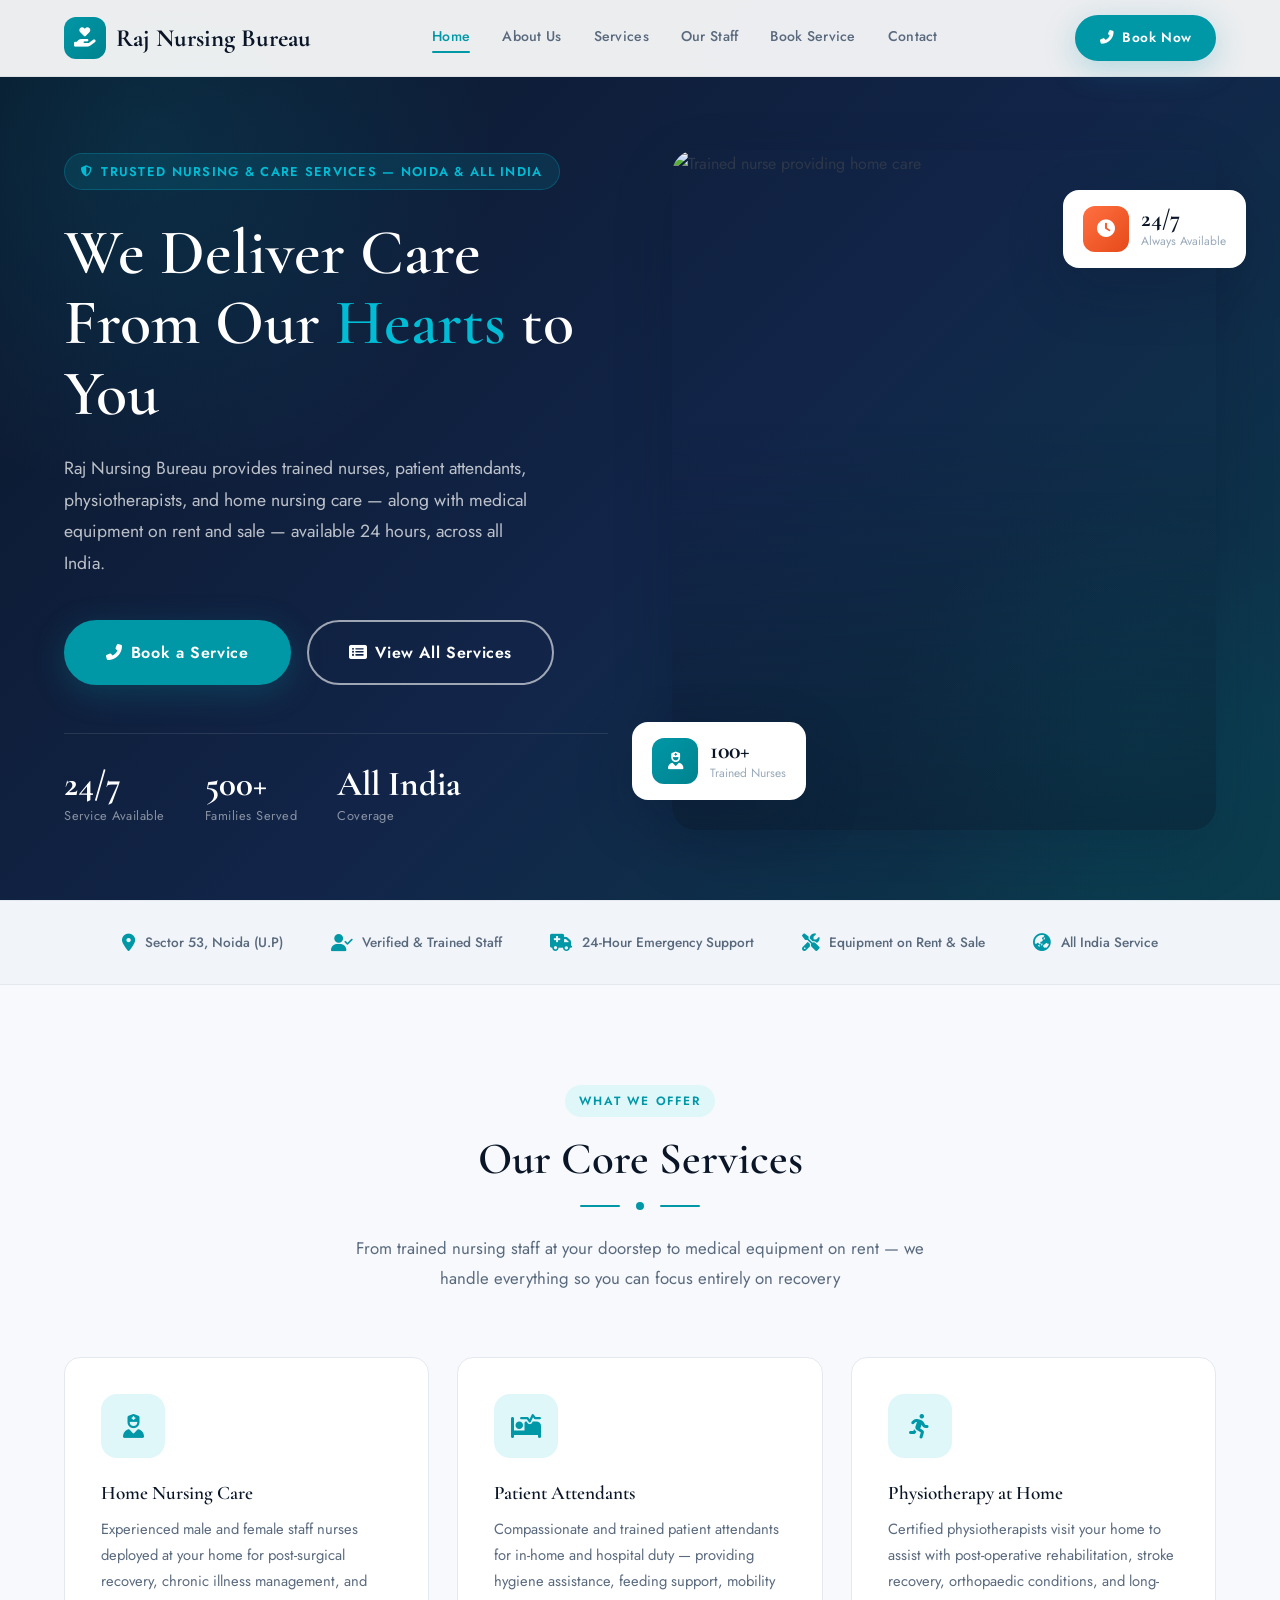
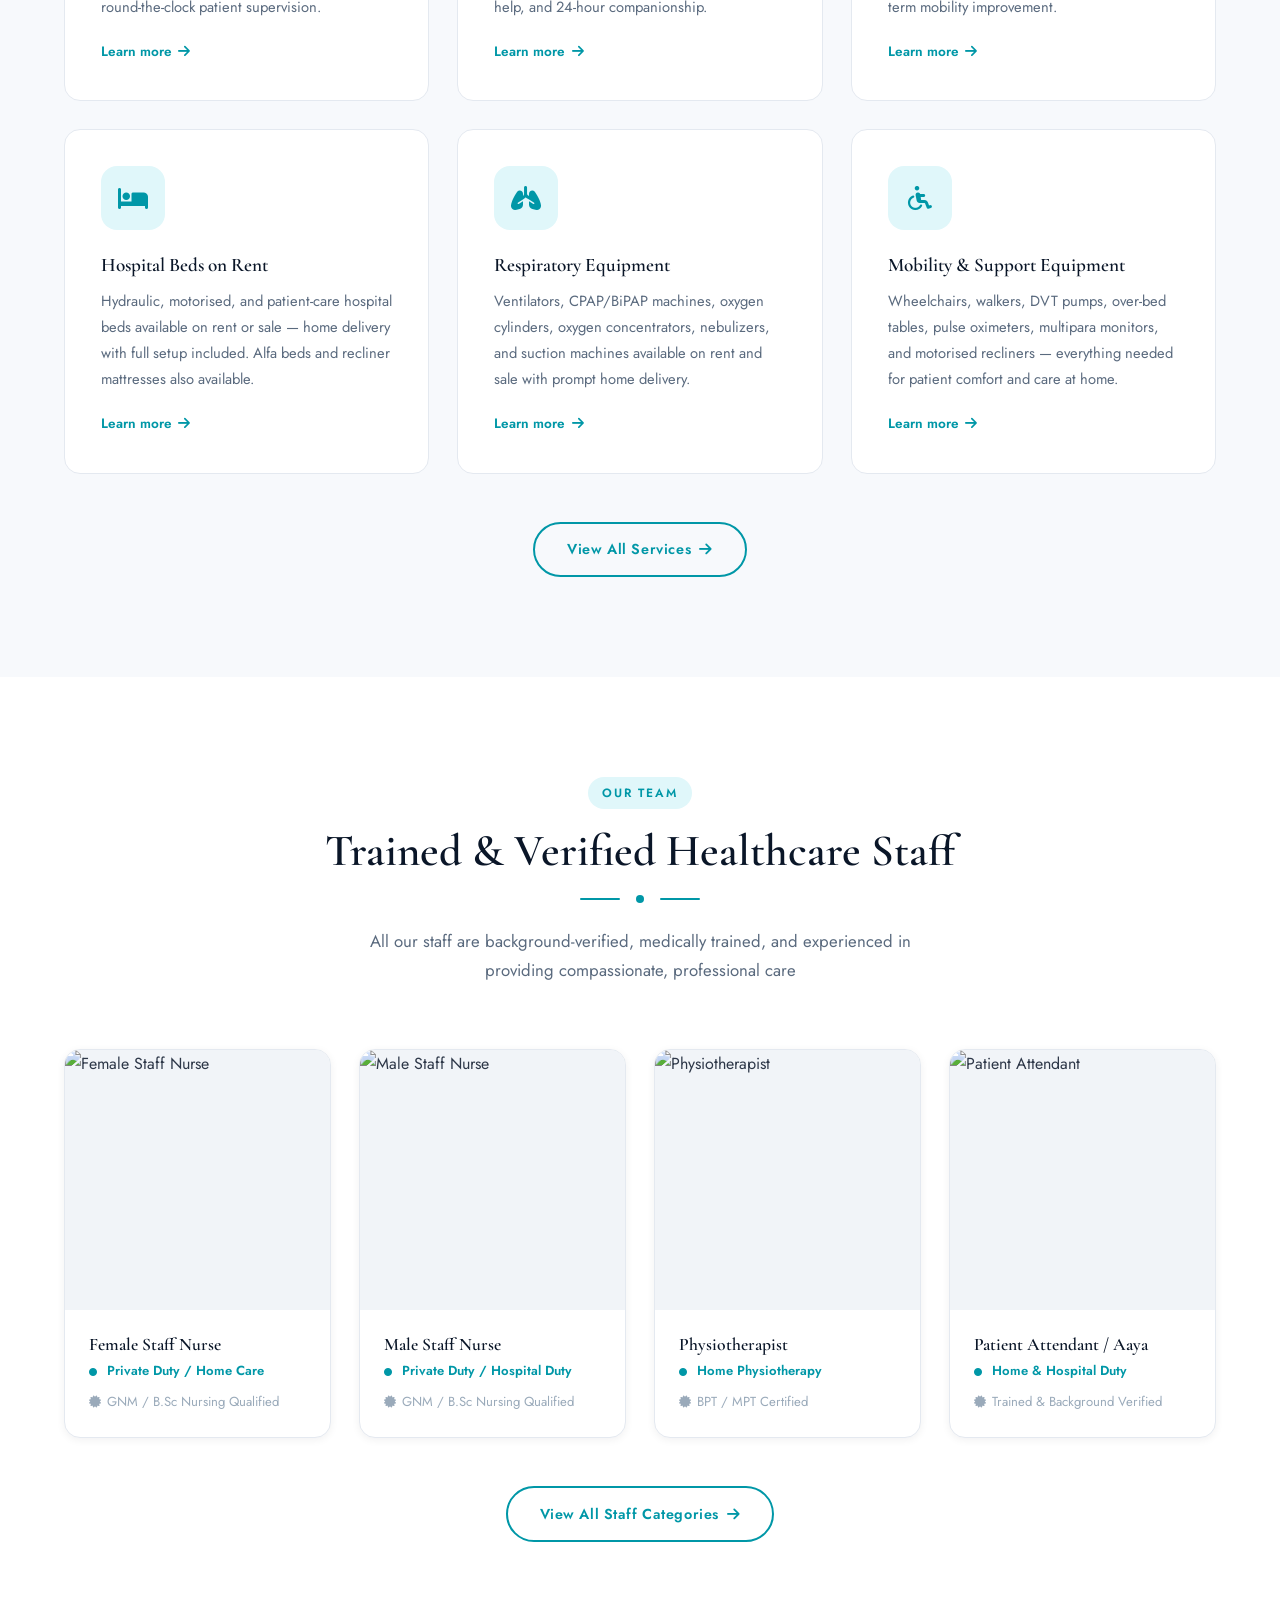
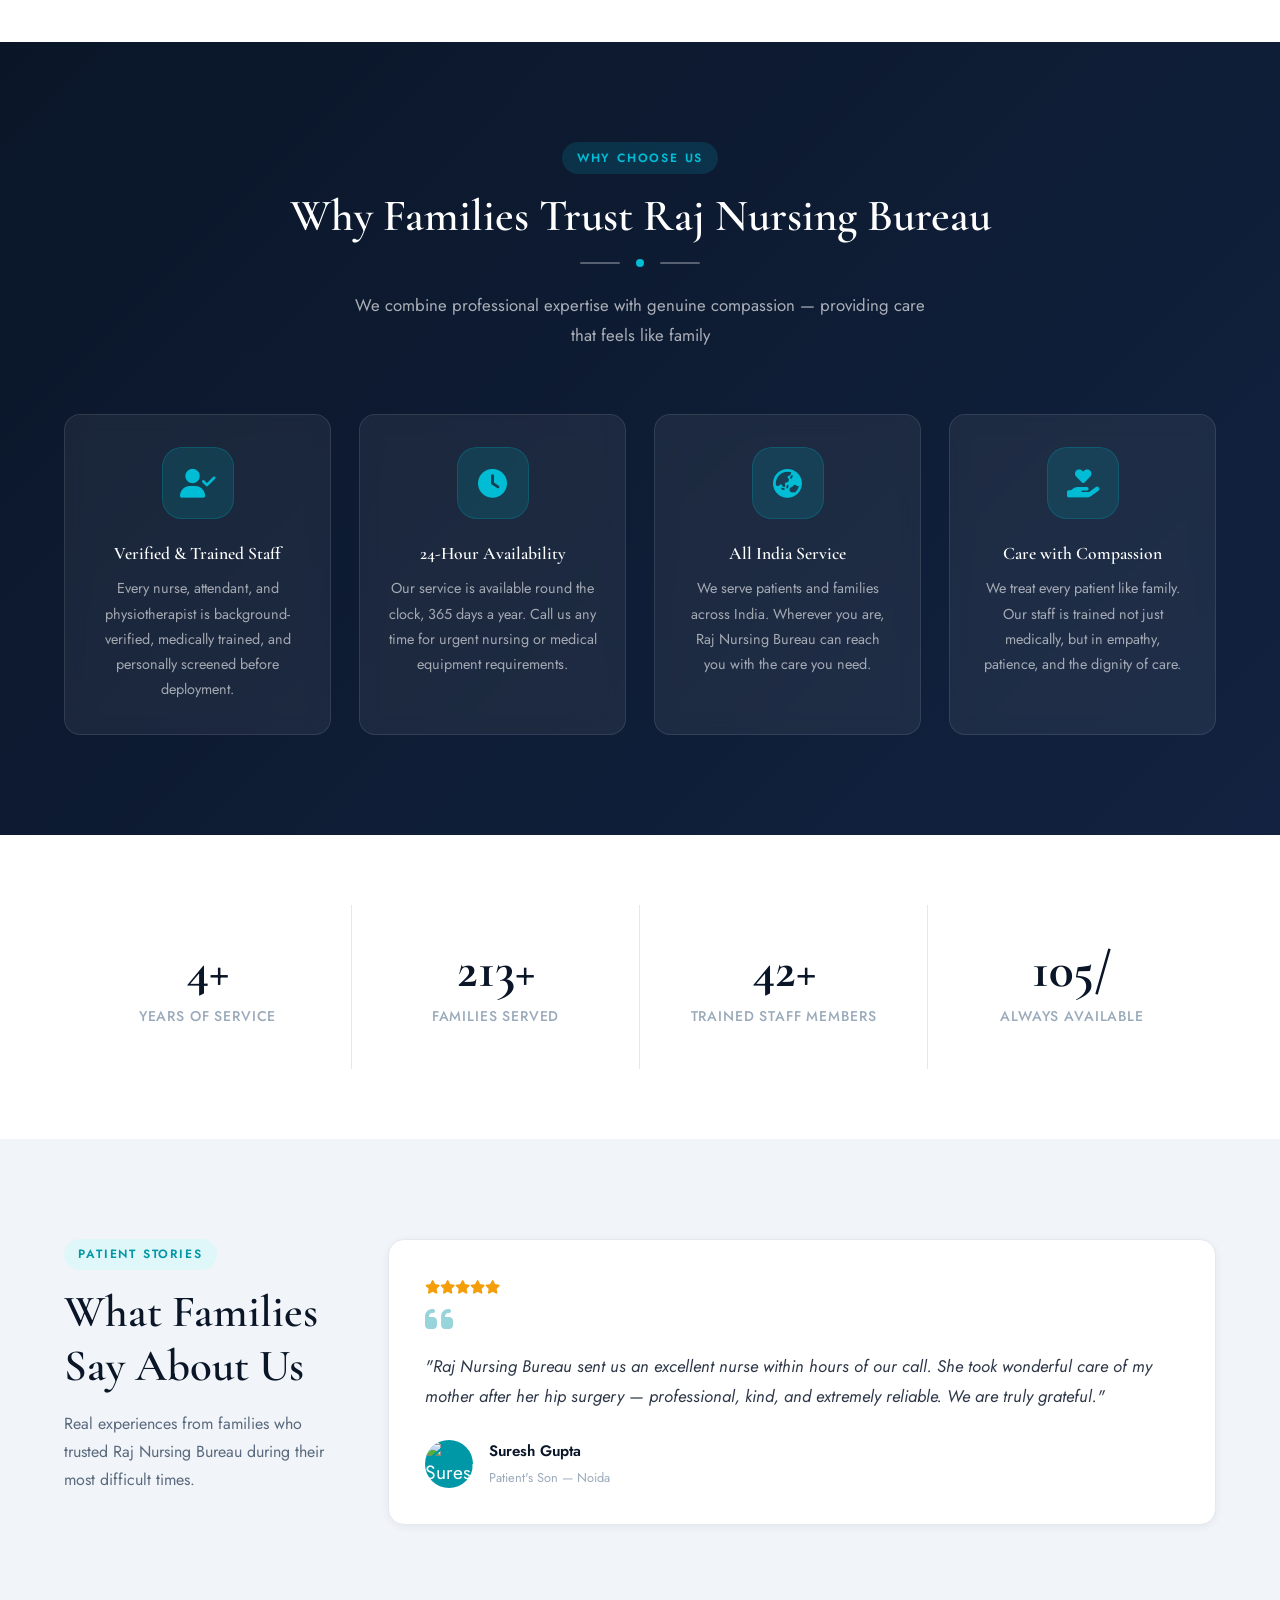
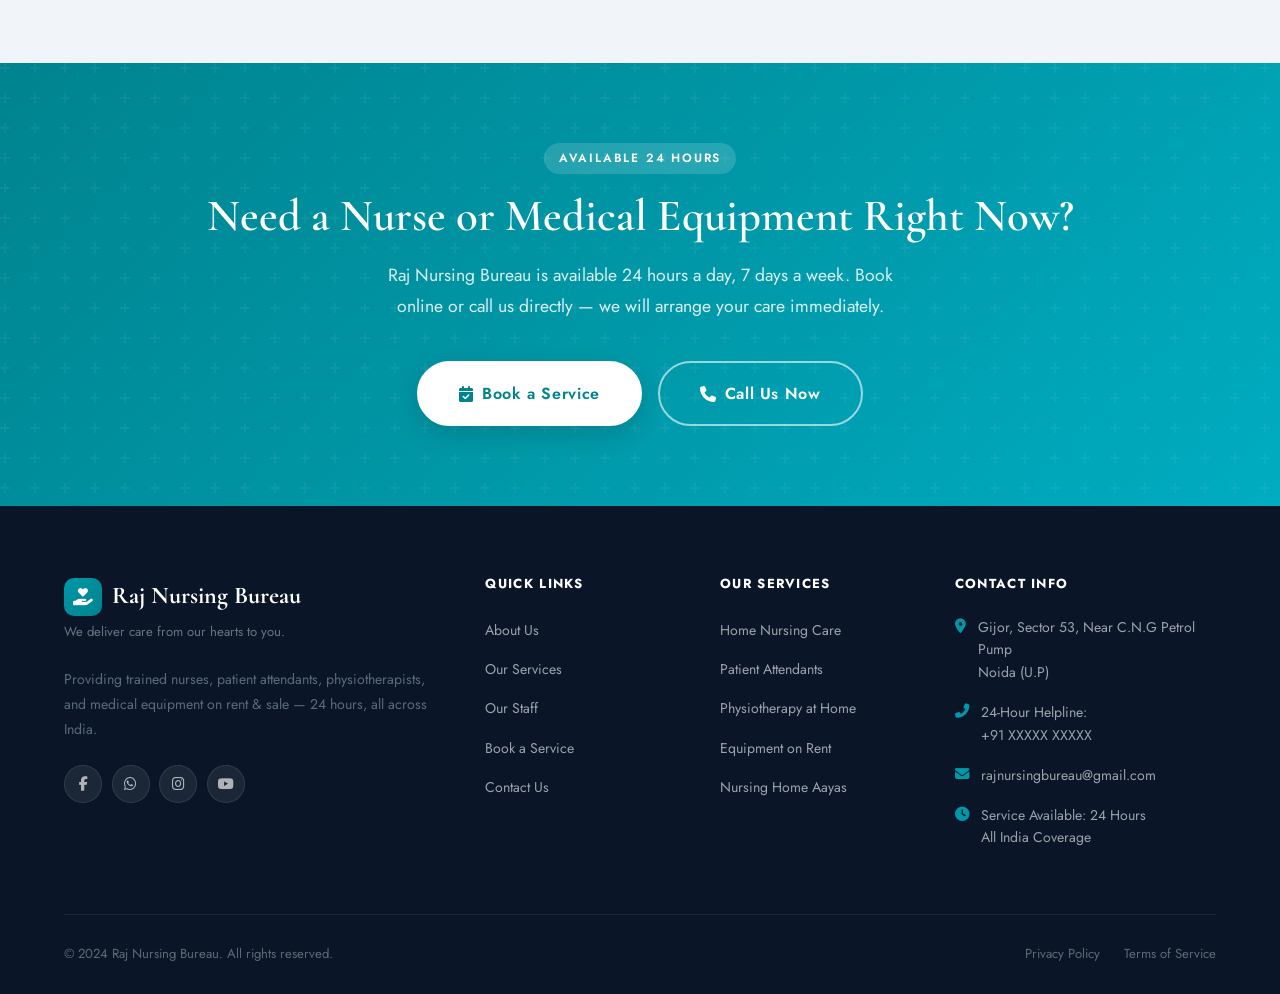
==== commit 30009962: "add a clint services" ====
--- a/index.html
+++ b/index.html
@@ -3,8 +3,8 @@
 <head>
   <meta charset="UTF-8">
   <meta name="viewport" content="width=device-width, initial-scale=1.0">
-  <title>Raj Health Care — Premium Healthcare Services</title>
-  <meta name="description" content="Raj Health Care provides world-class healthcare with 25+ expert doctors and state-of-the-art facilities. Book your appointment today.">
+  <title>Raj Nursing Bureau — We Deliver Care From Our Hearts to You</title>
+  <meta name="description" content="Raj Nursing Bureau provides trained nurses, patient attendants, physiotherapists and medical equipment on rent/sale across all India. 24-hour service available from Noida, U.P.">
   <link rel="stylesheet" href="css/style.css">
   <link rel="preconnect" href="https://fonts.googleapis.com">
   <link rel="preconnect" href="https://fonts.gstatic.com" crossorigin>
@@ -17,19 +17,19 @@
 <nav class="navbar" id="navbar">
   <div class="container">
     <a href="index.html" class="nav-brand">
-      <div class="brand-icon"><i class="fas fa-heartbeat"></i></div>
-      Raj Health Care
+      <div class="brand-icon"><i class="fas fa-hand-holding-heart"></i></div>
+      Raj Nursing Bureau
     </a>
     <div class="nav-menu" id="navMenu">
       <a href="index.html"       class="nav-link active">Home</a>
       <a href="about.html"       class="nav-link">About Us</a>
       <a href="services.html"    class="nav-link">Services</a>
-      <a href="doctors.html"     class="nav-link">Doctors</a>
-      <a href="appointment.html" class="nav-link">Appointment</a>
+      <a href="doctors.html"     class="nav-link">Our Staff</a>
+      <a href="appointment.html" class="nav-link">Book Service</a>
       <a href="contact.html"     class="nav-link">Contact</a>
     </div>
     <a href="appointment.html" class="btn btn-primary nav-cta">
-      <i class="fas fa-calendar-check"></i> Book Now
+      <i class="fas fa-phone-alt"></i> Book Now
     </a>
     <div class="hamburger" id="hamburger"><span></span><span></span><span></span></div>
   </div>
@@ -38,66 +38,64 @@
 <!-- ========== HERO ========== -->
 <section class="hero">
   <div class="hero-bg"></div>
-  <div class="hero-bg-img"></div>
-  <div class="hero-circles">
-    <span></span><span></span>
-  </div>
+  <div class="hero-bg-img" style="background-image:url('https://images.unsplash.com/photo-1576765608535-5f04d1e3f289?w=1400&auto=format&fit=crop&q=80');opacity:.18;"></div>
+  <div class="hero-circles"><span></span><span></span></div>
   <div class="container">
     <div class="hero-content animate-fade-up">
       <div class="hero-badge">
-        <i class="fas fa-shield-alt"></i> Trusted Healthcare Since 2004
+        <i class="fas fa-shield-alt"></i> Trusted Nursing &amp; Care Services — Noida &amp; All India
       </div>
       <h1 class="hero-title">
-        Your Health is<br>
-        Our <span class="accent">Priority</span>
+        We Deliver Care<br>
+        From Our <span class="accent">Hearts</span> to You
       </h1>
       <p class="hero-subtitle">
-        Experience world-class medical care with our team of 25+ expert doctors, state-of-the-art facilities, and a compassionate approach to every patient.
+        Raj Nursing Bureau provides trained nurses, patient attendants, physiotherapists, and home nursing care — along with medical equipment on rent and sale — available 24 hours, across all India.
       </p>
       <div class="hero-buttons">
         <a href="appointment.html" class="btn btn-primary btn-large">
-          <i class="fas fa-calendar-check"></i> Book Appointment
+          <i class="fas fa-phone-alt"></i> Book a Service
         </a>
         <a href="services.html" class="btn btn-outline-white btn-large">
-          <i class="fas fa-stethoscope"></i> Our Services
+          <i class="fas fa-list-alt"></i> View All Services
         </a>
       </div>
       <div class="hero-stats">
         <div>
-          <div class="hero-stat-num">20+</div>
-          <div class="hero-stat-label">Years of Service</div>
+          <div class="hero-stat-num">24/7</div>
+          <div class="hero-stat-label">Service Available</div>
         </div>
         <div>
-          <div class="hero-stat-num">50,000+</div>
-          <div class="hero-stat-label">Happy Patients</div>
+          <div class="hero-stat-num">500+</div>
+          <div class="hero-stat-label">Families Served</div>
         </div>
         <div>
-          <div class="hero-stat-num">25+</div>
-          <div class="hero-stat-label">Expert Doctors</div>
+          <div class="hero-stat-num">All India</div>
+          <div class="hero-stat-label">Coverage</div>
         </div>
       </div>
     </div>
     <div class="hero-image-wrap">
       <div class="hero-img-card animate-fade-right delay-3">
         <img
-          src="https://images.unsplash.com/photo-1622253692010-333f2da6031d?w=700&auto=format&fit=crop&q=80"
-          alt="Expert doctor at Raj Health Care"
+          src="https://images.unsplash.com/photo-1584515933487-779824d29309?w=700&auto=format&fit=crop&q=80"
+          alt="Trained nurse providing home care"
           loading="eager"
         >
         <div class="hero-img-overlay"></div>
       </div>
       <div class="hero-floating-card card-1 animate-fade-up delay-5">
-        <div class="floating-icon"><i class="fas fa-user-md"></i></div>
+        <div class="floating-icon"><i class="fas fa-user-nurse"></i></div>
         <div>
-          <div class="floating-text-num">25+</div>
-          <div class="floating-text-label">Specialist Doctors</div>
+          <div class="floating-text-num">100+</div>
+          <div class="floating-text-label">Trained Nurses</div>
         </div>
       </div>
       <div class="hero-floating-card card-2 animate-fade-up delay-4">
         <div class="floating-icon orange"><i class="fas fa-clock"></i></div>
         <div>
           <div class="floating-text-num">24/7</div>
-          <div class="floating-text-label">Emergency Care</div>
+          <div class="floating-text-label">Always Available</div>
         </div>
       </div>
     </div>
@@ -107,11 +105,11 @@
 <!-- ========== TRUST BAR ========== -->
 <div class="trust-bar">
   <div class="container">
-    <div class="trust-item"><i class="fas fa-award"></i> NABH Accredited</div>
-    <div class="trust-item"><i class="fas fa-user-md"></i> Board Certified Doctors</div>
-    <div class="trust-item"><i class="fas fa-ambulance"></i> 24/7 Emergency Services</div>
-    <div class="trust-item"><i class="fas fa-shield-alt"></i> Insurance Accepted</div>
-    <div class="trust-item"><i class="fas fa-microscope"></i> In-house Diagnostics</div>
+    <div class="trust-item"><i class="fas fa-map-marker-alt"></i> Sector 53, Noida (U.P)</div>
+    <div class="trust-item"><i class="fas fa-user-check"></i> Verified &amp; Trained Staff</div>
+    <div class="trust-item"><i class="fas fa-ambulance"></i> 24-Hour Emergency Support</div>
+    <div class="trust-item"><i class="fas fa-tools"></i> Equipment on Rent &amp; Sale</div>
+    <div class="trust-item"><i class="fas fa-globe-asia"></i> All India Service</div>
   </div>
 </div>
 
@@ -120,47 +118,54 @@
   <div class="container">
     <div class="section-header">
       <span class="section-label">What We Offer</span>
-      <h2>Comprehensive Healthcare Services</h2>
+      <h2>Our Core Services</h2>
       <div class="section-divider"><div class="line"></div><div class="dot"></div><div class="line"></div></div>
-      <p>From routine check-ups to complex surgeries, our expert specialists are here to provide the highest level of care</p>
+      <p>From trained nursing staff at your doorstep to medical equipment on rent — we handle everything so you can focus entirely on recovery</p>
     </div>
     <div class="services-grid">
+
       <div class="service-card fade-in">
-        <div class="service-icon"><i class="fas fa-stethoscope"></i></div>
-        <h3>General Medicine</h3>
-        <p>Comprehensive primary care for all ages — preventive health checks, chronic disease management, and vaccinations.</p>
-        <a href="services.html" class="service-link">Learn more <i class="fas fa-arrow-right"></i></a>
-      </div>
+        <div class="service-icon"><i class="fas fa-user-nurse"></i></div>
+        <h3>Home Nursing Care</h3>
+        <p>Experienced male and female staff nurses deployed at your home for post-surgical recovery, chronic illness management, and round-the-clock patient supervision.</p>
+        <a href="services.html" class="service-link">Learn more <i class="fas fa-arrow-right"></i></a>
+      </div>
+
       <div class="service-card fade-in delay-1">
-        <div class="service-icon"><i class="fas fa-heart"></i></div>
-        <h3>Cardiology</h3>
-        <p>Advanced cardiac diagnostics, interventional procedures, and rehabilitation programs led by senior cardiologists.</p>
-        <a href="services.html" class="service-link">Learn more <i class="fas fa-arrow-right"></i></a>
-      </div>
+        <div class="service-icon"><i class="fas fa-procedures"></i></div>
+        <h3>Patient Attendants</h3>
+        <p>Compassionate and trained patient attendants for in-home and hospital duty — providing hygiene assistance, feeding support, mobility help, and 24-hour companionship.</p>
+        <a href="services.html" class="service-link">Learn more <i class="fas fa-arrow-right"></i></a>
+      </div>
+
       <div class="service-card fade-in delay-2">
-        <div class="service-icon"><i class="fas fa-brain"></i></div>
-        <h3>Neurology</h3>
-        <p>Expert care for brain, spine, and nervous system disorders including stroke treatment and epilepsy management.</p>
-        <a href="services.html" class="service-link">Learn more <i class="fas fa-arrow-right"></i></a>
-      </div>
+        <div class="service-icon"><i class="fas fa-running"></i></div>
+        <h3>Physiotherapy at Home</h3>
+        <p>Certified physiotherapists visit your home to assist with post-operative rehabilitation, stroke recovery, orthopaedic conditions, and long-term mobility improvement.</p>
+        <a href="services.html" class="service-link">Learn more <i class="fas fa-arrow-right"></i></a>
+      </div>
+
       <div class="service-card fade-in delay-1">
-        <div class="service-icon"><i class="fas fa-baby"></i></div>
-        <h3>Pediatrics</h3>
-        <p>Dedicated children's healthcare from newborn care and vaccinations to adolescent health and pediatric surgery.</p>
-        <a href="services.html" class="service-link">Learn more <i class="fas fa-arrow-right"></i></a>
-      </div>
+        <div class="service-icon"><i class="fas fa-bed"></i></div>
+        <h3>Hospital Beds on Rent</h3>
+        <p>Hydraulic, motorised, and patient-care hospital beds available on rent or sale — home delivery with full setup included. Alfa beds and recliner mattresses also available.</p>
+        <a href="services.html" class="service-link">Learn more <i class="fas fa-arrow-right"></i></a>
+      </div>
+
       <div class="service-card fade-in delay-2">
-        <div class="service-icon"><i class="fas fa-bone"></i></div>
-        <h3>Orthopedics</h3>
-        <p>Complete bone and joint care including joint replacement, fracture treatment, sports medicine, and rehabilitation.</p>
-        <a href="services.html" class="service-link">Learn more <i class="fas fa-arrow-right"></i></a>
-      </div>
+        <div class="service-icon"><i class="fas fa-lungs"></i></div>
+        <h3>Respiratory Equipment</h3>
+        <p>Ventilators, CPAP/BiPAP machines, oxygen cylinders, oxygen concentrators, nebulizers, and suction machines available on rent and sale with prompt home delivery.</p>
+        <a href="services.html" class="service-link">Learn more <i class="fas fa-arrow-right"></i></a>
+      </div>
+
       <div class="service-card fade-in delay-3">
-        <div class="service-icon"><i class="fas fa-eye"></i></div>
-        <h3>Ophthalmology</h3>
-        <p>Full-spectrum eye care from routine checks to LASIK procedures, cataract surgery, and glaucoma treatment.</p>
-        <a href="services.html" class="service-link">Learn more <i class="fas fa-arrow-right"></i></a>
-      </div>
+        <div class="service-icon"><i class="fas fa-wheelchair"></i></div>
+        <h3>Mobility &amp; Support Equipment</h3>
+        <p>Wheelchairs, walkers, DVT pumps, over-bed tables, pulse oximeters, multipara monitors, and motorised recliners — everything needed for patient comfort and care at home.</p>
+        <a href="services.html" class="service-link">Learn more <i class="fas fa-arrow-right"></i></a>
+      </div>
+
     </div>
     <div style="text-align:center;margin-top:3rem;">
       <a href="services.html" class="btn btn-secondary">
@@ -170,88 +175,89 @@
   </div>
 </section>
 
-<!-- ========== DOCTORS ========== -->
+<!-- ========== OUR STAFF ========== -->
 <section class="doctors">
   <div class="container">
     <div class="section-header">
-      <span class="section-label">Our Specialists</span>
-      <h2>Meet Our Expert Doctors</h2>
+      <span class="section-label">Our Team</span>
+      <h2>Trained &amp; Verified Healthcare Staff</h2>
       <div class="section-divider"><div class="line"></div><div class="dot"></div><div class="line"></div></div>
-      <p>Highly qualified and compassionate medical professionals dedicated to your health and well-being</p>
+      <p>All our staff are background-verified, medically trained, and experienced in providing compassionate, professional care</p>
     </div>
     <div class="doctors-grid">
+
       <div class="doctor-card fade-in">
         <div class="doctor-img">
-          <img src="https://images.unsplash.com/photo-1612349317150-e413f6a5b16d?w=400&auto=format&fit=crop&q=80" alt="Dr. Rajesh Kumar">
+          <img src="https://images.unsplash.com/photo-1559839734-2b71ea197ec2?w=400&auto=format&fit=crop&q=80" alt="Female Staff Nurse">
           <div class="doctor-overlay">
             <div class="doctor-overlay-links">
-              <a href="#"><i class="fab fa-linkedin-in"></i></a>
-              <a href="#"><i class="fas fa-envelope"></i></a>
               <a href="appointment.html"><i class="fas fa-calendar-check"></i></a>
+              <a href="contact.html"><i class="fas fa-phone-alt"></i></a>
             </div>
           </div>
         </div>
         <div class="doctor-info">
-          <h3>Dr. Rajesh Kumar</h3>
-          <p class="doctor-specialty"><i class="fas fa-circle" style="font-size:.5rem;margin-right:.4rem;"></i> Senior Cardiologist</p>
-          <p class="doctor-exp"><i class="fas fa-briefcase-medical"></i> 15+ Years Experience</p>
-        </div>
-      </div>
+          <h3>Female Staff Nurse</h3>
+          <p class="doctor-specialty"><i class="fas fa-circle" style="font-size:.5rem;margin-right:.4rem"></i> Private Duty / Home Care</p>
+          <p class="doctor-exp"><i class="fas fa-certificate"></i> GNM / B.Sc Nursing Qualified</p>
+        </div>
+      </div>
+
       <div class="doctor-card fade-in delay-1">
         <div class="doctor-img">
-          <img src="https://images.unsplash.com/photo-1559839734-2b71ea197ec2?w=400&auto=format&fit=crop&q=80" alt="Dr. Priya Sharma">
+          <img src="https://images.unsplash.com/photo-1622253692010-333f2da6031d?w=400&auto=format&fit=crop&q=80" alt="Male Staff Nurse">
           <div class="doctor-overlay">
             <div class="doctor-overlay-links">
-              <a href="#"><i class="fab fa-linkedin-in"></i></a>
-              <a href="#"><i class="fas fa-envelope"></i></a>
               <a href="appointment.html"><i class="fas fa-calendar-check"></i></a>
+              <a href="contact.html"><i class="fas fa-phone-alt"></i></a>
             </div>
           </div>
         </div>
         <div class="doctor-info">
-          <h3>Dr. Priya Sharma</h3>
-          <p class="doctor-specialty"><i class="fas fa-circle" style="font-size:.5rem;margin-right:.4rem;"></i> Pediatric Specialist</p>
-          <p class="doctor-exp"><i class="fas fa-briefcase-medical"></i> 12+ Years Experience</p>
-        </div>
-      </div>
+          <h3>Male Staff Nurse</h3>
+          <p class="doctor-specialty"><i class="fas fa-circle" style="font-size:.5rem;margin-right:.4rem"></i> Private Duty / Hospital Duty</p>
+          <p class="doctor-exp"><i class="fas fa-certificate"></i> GNM / B.Sc Nursing Qualified</p>
+        </div>
+      </div>
+
       <div class="doctor-card fade-in delay-2">
         <div class="doctor-img">
-          <img src="https://images.unsplash.com/photo-1537368910025-700350fe46c7?w=400&auto=format&fit=crop&q=80" alt="Dr. Amit Patel">
+          <img src="https://images.unsplash.com/photo-1571019613454-1cb2f99b2d8b?w=400&auto=format&fit=crop&q=80" alt="Physiotherapist">
           <div class="doctor-overlay">
             <div class="doctor-overlay-links">
-              <a href="#"><i class="fab fa-linkedin-in"></i></a>
-              <a href="#"><i class="fas fa-envelope"></i></a>
               <a href="appointment.html"><i class="fas fa-calendar-check"></i></a>
+              <a href="contact.html"><i class="fas fa-phone-alt"></i></a>
             </div>
           </div>
         </div>
         <div class="doctor-info">
-          <h3>Dr. Amit Patel</h3>
-          <p class="doctor-specialty"><i class="fas fa-circle" style="font-size:.5rem;margin-right:.4rem;"></i> Neurosurgeon</p>
-          <p class="doctor-exp"><i class="fas fa-briefcase-medical"></i> 18+ Years Experience</p>
-        </div>
-      </div>
+          <h3>Physiotherapist</h3>
+          <p class="doctor-specialty"><i class="fas fa-circle" style="font-size:.5rem;margin-right:.4rem"></i> Home Physiotherapy</p>
+          <p class="doctor-exp"><i class="fas fa-certificate"></i> BPT / MPT Certified</p>
+        </div>
+      </div>
+
       <div class="doctor-card fade-in delay-3">
         <div class="doctor-img">
-          <img src="https://images.unsplash.com/photo-1594824476967-48c8b964273f?w=400&auto=format&fit=crop&q=80" alt="Dr. Sneha Reddy">
+          <img src="https://images.unsplash.com/photo-1576091160550-2173dba999ef?w=400&auto=format&fit=crop&q=80" alt="Patient Attendant">
           <div class="doctor-overlay">
             <div class="doctor-overlay-links">
-              <a href="#"><i class="fab fa-linkedin-in"></i></a>
-              <a href="#"><i class="fas fa-envelope"></i></a>
               <a href="appointment.html"><i class="fas fa-calendar-check"></i></a>
+              <a href="contact.html"><i class="fas fa-phone-alt"></i></a>
             </div>
           </div>
         </div>
         <div class="doctor-info">
-          <h3>Dr. Sneha Reddy</h3>
-          <p class="doctor-specialty"><i class="fas fa-circle" style="font-size:.5rem;margin-right:.4rem;"></i> Gynecologist</p>
-          <p class="doctor-exp"><i class="fas fa-briefcase-medical"></i> 10+ Years Experience</p>
-        </div>
-      </div>
+          <h3>Patient Attendant / Aaya</h3>
+          <p class="doctor-specialty"><i class="fas fa-circle" style="font-size:.5rem;margin-right:.4rem"></i> Home &amp; Hospital Duty</p>
+          <p class="doctor-exp"><i class="fas fa-certificate"></i> Trained &amp; Background Verified</p>
+        </div>
+      </div>
+
     </div>
     <div style="text-align:center;margin-top:3rem;">
       <a href="doctors.html" class="btn btn-secondary">
-        View All Doctors <i class="fas fa-arrow-right"></i>
+        View All Staff Categories <i class="fas fa-arrow-right"></i>
       </a>
     </div>
   </div>
@@ -262,34 +268,34 @@
   <div class="container">
     <div class="section-header">
       <span class="section-label" style="background:rgba(0,188,212,.15);color:var(--teal-light)">Why Choose Us</span>
-      <h2>Excellence in Every Aspect of Care</h2>
+      <h2>Why Families Trust Raj Nursing Bureau</h2>
       <div class="section-divider">
         <div class="line" style="background:rgba(255,255,255,.3)"></div>
         <div class="dot" style="background:var(--teal-light)"></div>
         <div class="line" style="background:rgba(255,255,255,.3)"></div>
       </div>
-      <p style="color:rgba(255,255,255,.65)">We combine medical expertise with genuine compassion to deliver an unmatched healthcare experience</p>
+      <p style="color:rgba(255,255,255,.65)">We combine professional expertise with genuine compassion — providing care that feels like family</p>
     </div>
     <div class="features-grid">
       <div class="feature-card fade-in">
-        <div class="feature-icon"><i class="fas fa-award"></i></div>
-        <h3>Experienced Doctors</h3>
-        <p>Board-certified specialists with decades of combined experience in their respective fields.</p>
+        <div class="feature-icon"><i class="fas fa-user-check"></i></div>
+        <h3>Verified &amp; Trained Staff</h3>
+        <p>Every nurse, attendant, and physiotherapist is background-verified, medically trained, and personally screened before deployment.</p>
       </div>
       <div class="feature-card fade-in delay-1">
-        <div class="feature-icon"><i class="fas fa-microscope"></i></div>
-        <h3>Modern Facilities</h3>
-        <p>State-of-the-art medical equipment and infrastructure for precise diagnosis and effective treatment.</p>
+        <div class="feature-icon"><i class="fas fa-clock"></i></div>
+        <h3>24-Hour Availability</h3>
+        <p>Our service is available round the clock, 365 days a year. Call us any time for urgent nursing or medical equipment requirements.</p>
       </div>
       <div class="feature-card fade-in delay-2">
-        <div class="feature-icon"><i class="fas fa-clock"></i></div>
-        <h3>24/7 Emergency</h3>
-        <p>Round-the-clock emergency services with dedicated medical teams and ambulance support.</p>
+        <div class="feature-icon"><i class="fas fa-globe-asia"></i></div>
+        <h3>All India Service</h3>
+        <p>We serve patients and families across India. Wherever you are, Raj Nursing Bureau can reach you with the care you need.</p>
       </div>
       <div class="feature-card fade-in delay-3">
-        <div class="feature-icon"><i class="fas fa-heart"></i></div>
-        <h3>Patient-First Care</h3>
-        <p>Compassionate, personalized care focused on patient comfort, dignity, and speedy recovery.</p>
+        <div class="feature-icon"><i class="fas fa-hand-holding-heart"></i></div>
+        <h3>Care with Compassion</h3>
+        <p>We treat every patient like family. Our staff is trained not just medically, but in empathy, patience, and the dignity of care.</p>
       </div>
     </div>
   </div>
@@ -300,20 +306,20 @@
   <div class="container">
     <div class="stats-grid">
       <div class="stat-card fade-in">
-        <div class="stat-number">20<span class="stat-accent">+</span></div>
+        <div class="stat-number">10<span class="stat-accent">+</span></div>
         <div class="stat-label">Years of Service</div>
       </div>
       <div class="stat-card fade-in delay-1">
-        <div class="stat-number">50,000<span class="stat-accent">+</span></div>
-        <div class="stat-label">Happy Patients</div>
+        <div class="stat-number">500<span class="stat-accent">+</span></div>
+        <div class="stat-label">Families Served</div>
       </div>
       <div class="stat-card fade-in delay-2">
-        <div class="stat-number">25<span class="stat-accent">+</span></div>
-        <div class="stat-label">Expert Doctors</div>
+        <div class="stat-number">100<span class="stat-accent">+</span></div>
+        <div class="stat-label">Trained Staff Members</div>
       </div>
       <div class="stat-card fade-in delay-3">
-        <div class="stat-number">15<span class="stat-accent">+</span></div>
-        <div class="stat-label">Medical Specialties</div>
+        <div class="stat-number">24<span class="stat-accent">/7</span></div>
+        <div class="stat-label">Always Available</div>
       </div>
     </div>
   </div>
@@ -325,59 +331,57 @@
     <div class="testimonials-inner">
       <div class="testimonials-left">
         <span class="section-label">Patient Stories</span>
-        <h2>What Our Patients Say</h2>
-        <p>Real experiences from the people who matter most — our patients.</p>
+        <h2>What Families Say About Us</h2>
+        <p>Real experiences from families who trusted Raj Nursing Bureau during their most difficult times.</p>
       </div>
       <div>
         <div class="testimonials-slider">
           <div class="testimonial-card active">
             <div class="testimonial-stars"><i class="fas fa-star"></i><i class="fas fa-star"></i><i class="fas fa-star"></i><i class="fas fa-star"></i><i class="fas fa-star"></i></div>
             <i class="fas fa-quote-left quote-icon"></i>
-            <p class="testimonial-text">"The care and attention I received at Raj Health Care was truly exceptional. The doctors are incredibly knowledgeable, and the entire staff made me feel safe and comfortable throughout."</p>
+            <p class="testimonial-text">"Raj Nursing Bureau sent us an excellent nurse within hours of our call. She took wonderful care of my mother after her hip surgery — professional, kind, and extremely reliable. We are truly grateful."</p>
             <div class="testimonial-author">
               <div class="author-avatar">
-                <img src="https://images.unsplash.com/photo-1507003211169-0a1dd7228f2d?w=100&auto=format&fit=crop&q=80" alt="Rahul Verma">
+                <img src="https://images.unsplash.com/photo-1507003211169-0a1dd7228f2d?w=100&auto=format&fit=crop&q=80" alt="Suresh Gupta">
               </div>
               <div>
-                <div class="author-name">Rahul Verma</div>
-                <div class="author-role">Cardiac Patient</div>
+                <div class="author-name">Suresh Gupta</div>
+                <div class="author-role">Patient's Son — Noida</div>
               </div>
             </div>
           </div>
           <div class="testimonial-card">
             <div class="testimonial-stars"><i class="fas fa-star"></i><i class="fas fa-star"></i><i class="fas fa-star"></i><i class="fas fa-star"></i><i class="fas fa-star"></i></div>
             <i class="fas fa-quote-left quote-icon"></i>
-            <p class="testimonial-text">"The best healthcare facility in the city, without doubt. The doctors are experienced, the facilities are top-notch, and the whole experience felt very professional and caring."</p>
+            <p class="testimonial-text">"We rented a hospital bed, oxygen concentrator, and multipara monitor for my father's home care. Delivery was fast, equipment was clean and fully functional. Their team is knowledgeable and incredibly supportive."</p>
             <div class="testimonial-author">
               <div class="author-avatar">
-                <img src="https://images.unsplash.com/photo-1438761681033-6461ffad8d80?w=100&auto=format&fit=crop&q=80" alt="Anjali Singh">
+                <img src="https://images.unsplash.com/photo-1438761681033-6461ffad8d80?w=100&auto=format&fit=crop&q=80" alt="Meera Sharma">
               </div>
               <div>
-                <div class="author-name">Anjali Singh</div>
-                <div class="author-role">General Patient</div>
+                <div class="author-name">Meera Sharma</div>
+                <div class="author-role">Patient's Daughter — Delhi</div>
               </div>
             </div>
           </div>
           <div class="testimonial-card">
             <div class="testimonial-stars"><i class="fas fa-star"></i><i class="fas fa-star"></i><i class="fas fa-star"></i><i class="fas fa-star"></i><i class="fas fa-star"></i></div>
             <i class="fas fa-quote-left quote-icon"></i>
-            <p class="testimonial-text">"The emergency team saved my father's life. Their response time was outstanding and the medical care was absolutely superb. I am forever grateful to the entire Raj Health Care team."</p>
+            <p class="testimonial-text">"The physiotherapist they sent helped my father recover from a stroke faster than we expected. He came regularly, was always punctual, and showed exceptional skill and patience. Raj Nursing Bureau is truly a lifesaver."</p>
             <div class="testimonial-author">
               <div class="author-avatar">
-                <img src="https://images.unsplash.com/photo-1500648767791-00dcc994a43e?w=100&auto=format&fit=crop&q=80" alt="Sanjay Gupta">
+                <img src="https://images.unsplash.com/photo-1500648767791-00dcc994a43e?w=100&auto=format&fit=crop&q=80" alt="Rajiv Malhotra">
               </div>
               <div>
-                <div class="author-name">Sanjay Gupta</div>
-                <div class="author-role">Emergency Patient</div>
+                <div class="author-name">Rajiv Malhotra</div>
+                <div class="author-role">Patient's Son — Ghaziabad</div>
               </div>
             </div>
           </div>
         </div>
         <div class="testimonial-controls">
           <div class="testimonial-dots">
-            <span class="dot active"></span>
-            <span class="dot"></span>
-            <span class="dot"></span>
+            <span class="dot active"></span><span class="dot"></span><span class="dot"></span>
           </div>
         </div>
       </div>
@@ -388,14 +392,14 @@
 <!-- ========== CTA ========== -->
 <section class="cta">
   <div class="container">
-    <span class="section-label" style="background:rgba(255,255,255,.15);color:var(--white)">Take Action</span>
-    <h2>Book Your Appointment Today</h2>
-    <p>Take the first step towards better health. Schedule your consultation with our expert doctors in minutes.</p>
+    <span class="section-label" style="background:rgba(255,255,255,.15);color:var(--white)">Available 24 Hours</span>
+    <h2>Need a Nurse or Medical Equipment Right Now?</h2>
+    <p>Raj Nursing Bureau is available 24 hours a day, 7 days a week. Book online or call us directly — we will arrange your care immediately.</p>
     <div class="cta-buttons">
       <a href="appointment.html" class="btn btn-white btn-large">
-        <i class="fas fa-calendar-check"></i> Book Appointment
+        <i class="fas fa-calendar-check"></i> Book a Service
       </a>
-      <a href="tel:+919876543210" class="btn btn-outline-white btn-large">
+      <a href="tel:+911234567890" class="btn btn-outline-white btn-large">
         <i class="fas fa-phone"></i> Call Us Now
       </a>
     </div>
@@ -409,17 +413,16 @@
       <div>
         <div class="footer-brand-wrap">
           <div class="footer-brand">
-            <div class="brand-icon"><i class="fas fa-heartbeat"></i></div>
-            Raj Health Care
-          </div>
-          <div class="footer-tagline">Excellence in Healthcare Since 2004</div>
-        </div>
-        <p class="footer-desc">Providing quality healthcare services with compassion and excellence. Your health and well-being are our highest priority.</p>
+            <div class="brand-icon"><i class="fas fa-hand-holding-heart"></i></div>
+            Raj Nursing Bureau
+          </div>
+          <div class="footer-tagline">We deliver care from our hearts to you.</div>
+        </div>
+        <p class="footer-desc">Providing trained nurses, patient attendants, physiotherapists, and medical equipment on rent &amp; sale — 24 hours, all across India.</p>
         <div class="social-links">
           <a href="#" aria-label="Facebook"><i class="fab fa-facebook-f"></i></a>
-          <a href="#" aria-label="Twitter"><i class="fab fa-twitter"></i></a>
+          <a href="#" aria-label="WhatsApp"><i class="fab fa-whatsapp"></i></a>
           <a href="#" aria-label="Instagram"><i class="fab fa-instagram"></i></a>
-          <a href="#" aria-label="LinkedIn"><i class="fab fa-linkedin-in"></i></a>
           <a href="#" aria-label="YouTube"><i class="fab fa-youtube"></i></a>
         </div>
       </div>
@@ -428,53 +431,47 @@
         <ul>
           <li><a href="about.html">About Us</a></li>
           <li><a href="services.html">Our Services</a></li>
-          <li><a href="doctors.html">Our Doctors</a></li>
-          <li><a href="appointment.html">Book Appointment</a></li>
+          <li><a href="doctors.html">Our Staff</a></li>
+          <li><a href="appointment.html">Book a Service</a></li>
           <li><a href="contact.html">Contact Us</a></li>
         </ul>
       </div>
       <div class="footer-col">
-        <h4>Specialties</h4>
+        <h4>Our Services</h4>
         <ul>
-          <li><a href="services.html">General Medicine</a></li>
-          <li><a href="services.html">Cardiology</a></li>
-          <li><a href="services.html">Neurology</a></li>
-          <li><a href="services.html">Pediatrics</a></li>
-          <li><a href="services.html">Orthopedics</a></li>
-          <li><a href="services.html">Gynecology</a></li>
+          <li><a href="services.html">Home Nursing Care</a></li>
+          <li><a href="services.html">Patient Attendants</a></li>
+          <li><a href="services.html">Physiotherapy at Home</a></li>
+          <li><a href="services.html">Equipment on Rent</a></li>
+          <li><a href="services.html">Nursing Home Aayas</a></li>
         </ul>
       </div>
       <div class="footer-col">
         <h4>Contact Info</h4>
         <div class="footer-contact-item">
           <i class="fas fa-map-marker-alt"></i>
-          <span>123 Health Street, Medical District<br>City — 110001</span>
+          <span>Gijor, Sector 53, Near C.N.G Petrol Pump<br>Noida (U.P)</span>
         </div>
         <div class="footer-contact-item">
           <i class="fas fa-phone-alt"></i>
-          <span><a href="tel:+919876543210">+91 98765 43210</a><br><a href="tel:+919876543211">+91 98765 43211 (Emergency)</a></span>
+          <span>24-Hour Helpline:<br><a href="tel:+911234567890">+91 XXXXX XXXXX</a></span>
         </div>
         <div class="footer-contact-item">
           <i class="fas fa-envelope"></i>
-          <span><a href="mailto:info@rajhealthcare.com">info@rajhealthcare.com</a></span>
+          <span><a href="mailto:rajnursingbureau@gmail.com">rajnursingbureau@gmail.com</a></span>
         </div>
         <div class="footer-contact-item">
           <i class="fas fa-clock"></i>
-          <span>Mon–Sat: 9AM–6PM<br>Emergency: 24/7</span>
+          <span>Service Available: 24 Hours<br>All India Coverage</span>
         </div>
       </div>
     </div>
     <div class="footer-bottom">
-      <span>&copy; 2024 Raj Health Care. All rights reserved.</span>
-      <div class="footer-bottom-links">
-        <a href="#">Privacy Policy</a>
-        <a href="#">Terms of Service</a>
-        <a href="#">Sitemap</a>
-      </div>
+      <span>&copy; 2024 Raj Nursing Bureau. All rights reserved.</span>
+      <div class="footer-bottom-links"><a href="#">Privacy Policy</a><a href="#">Terms of Service</a></div>
     </div>
   </div>
 </footer>
-
 <script src="js/script.js"></script>
 </body>
 </html>
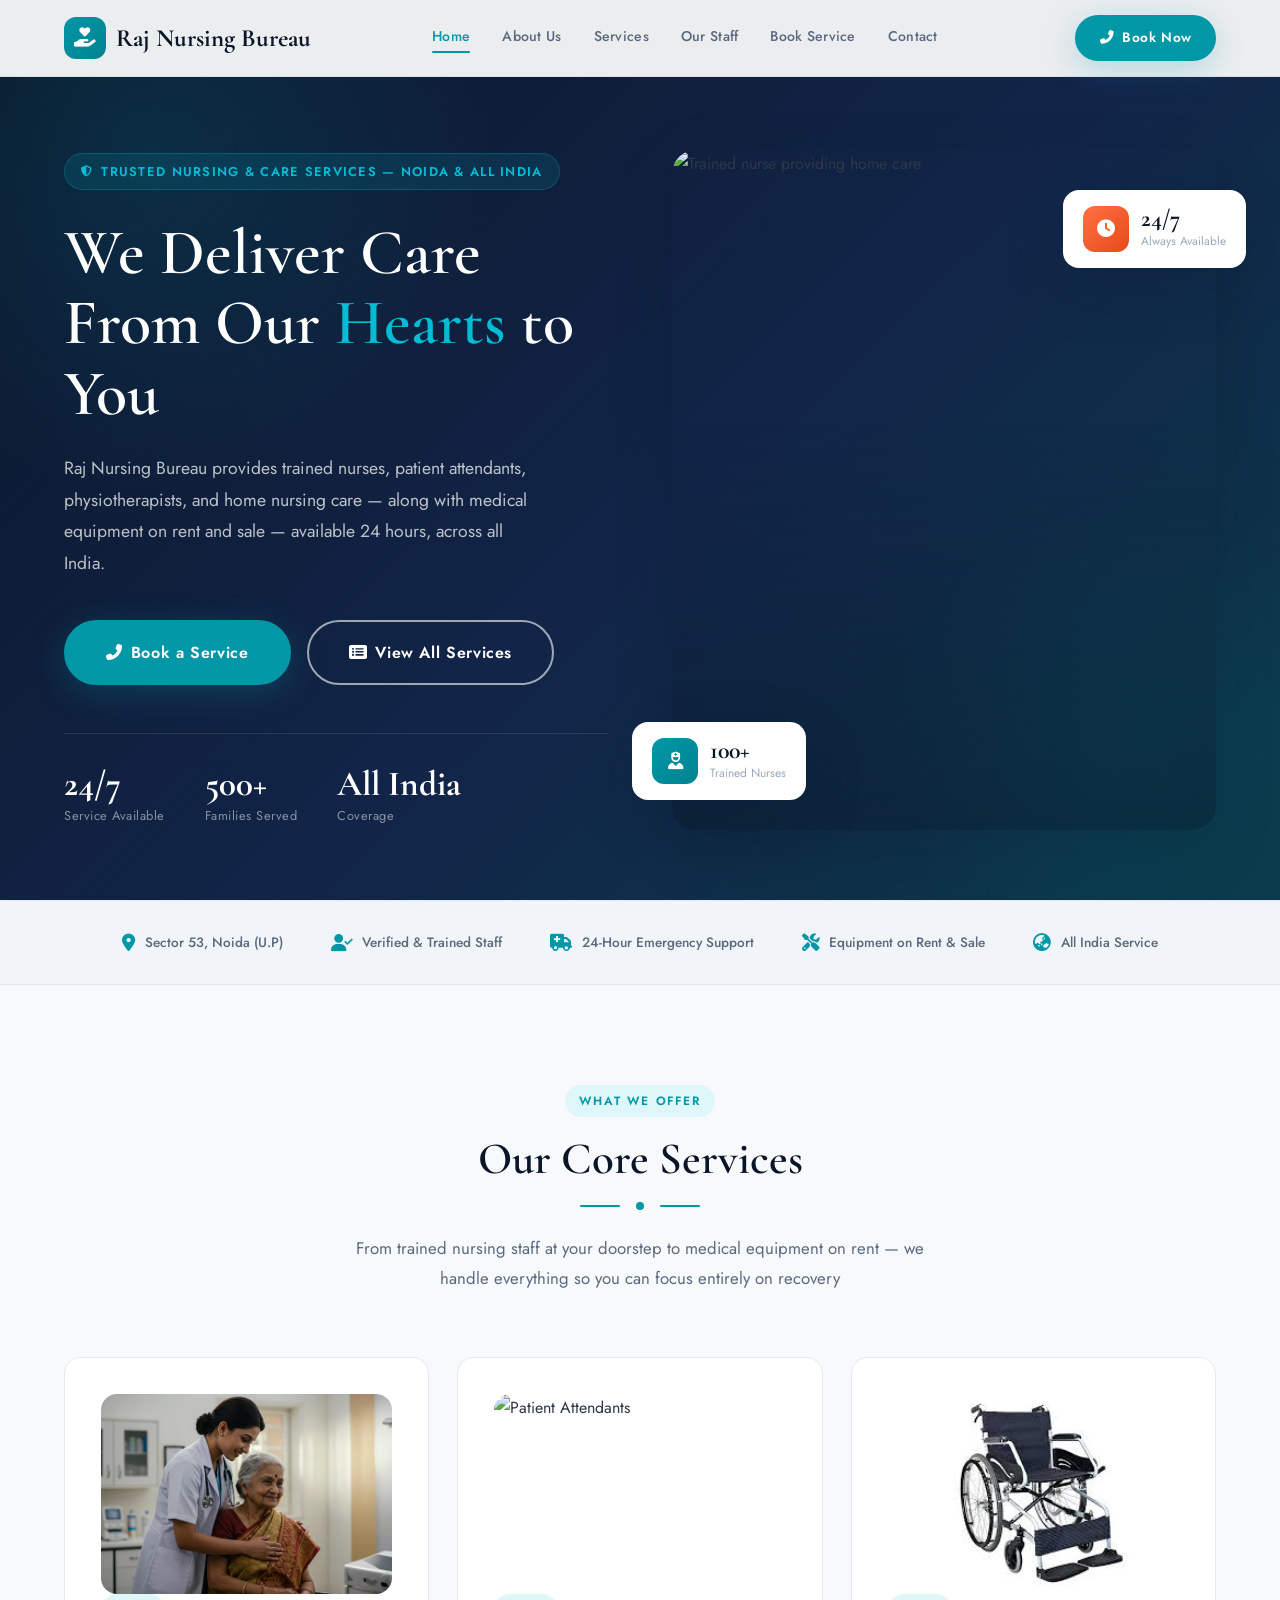
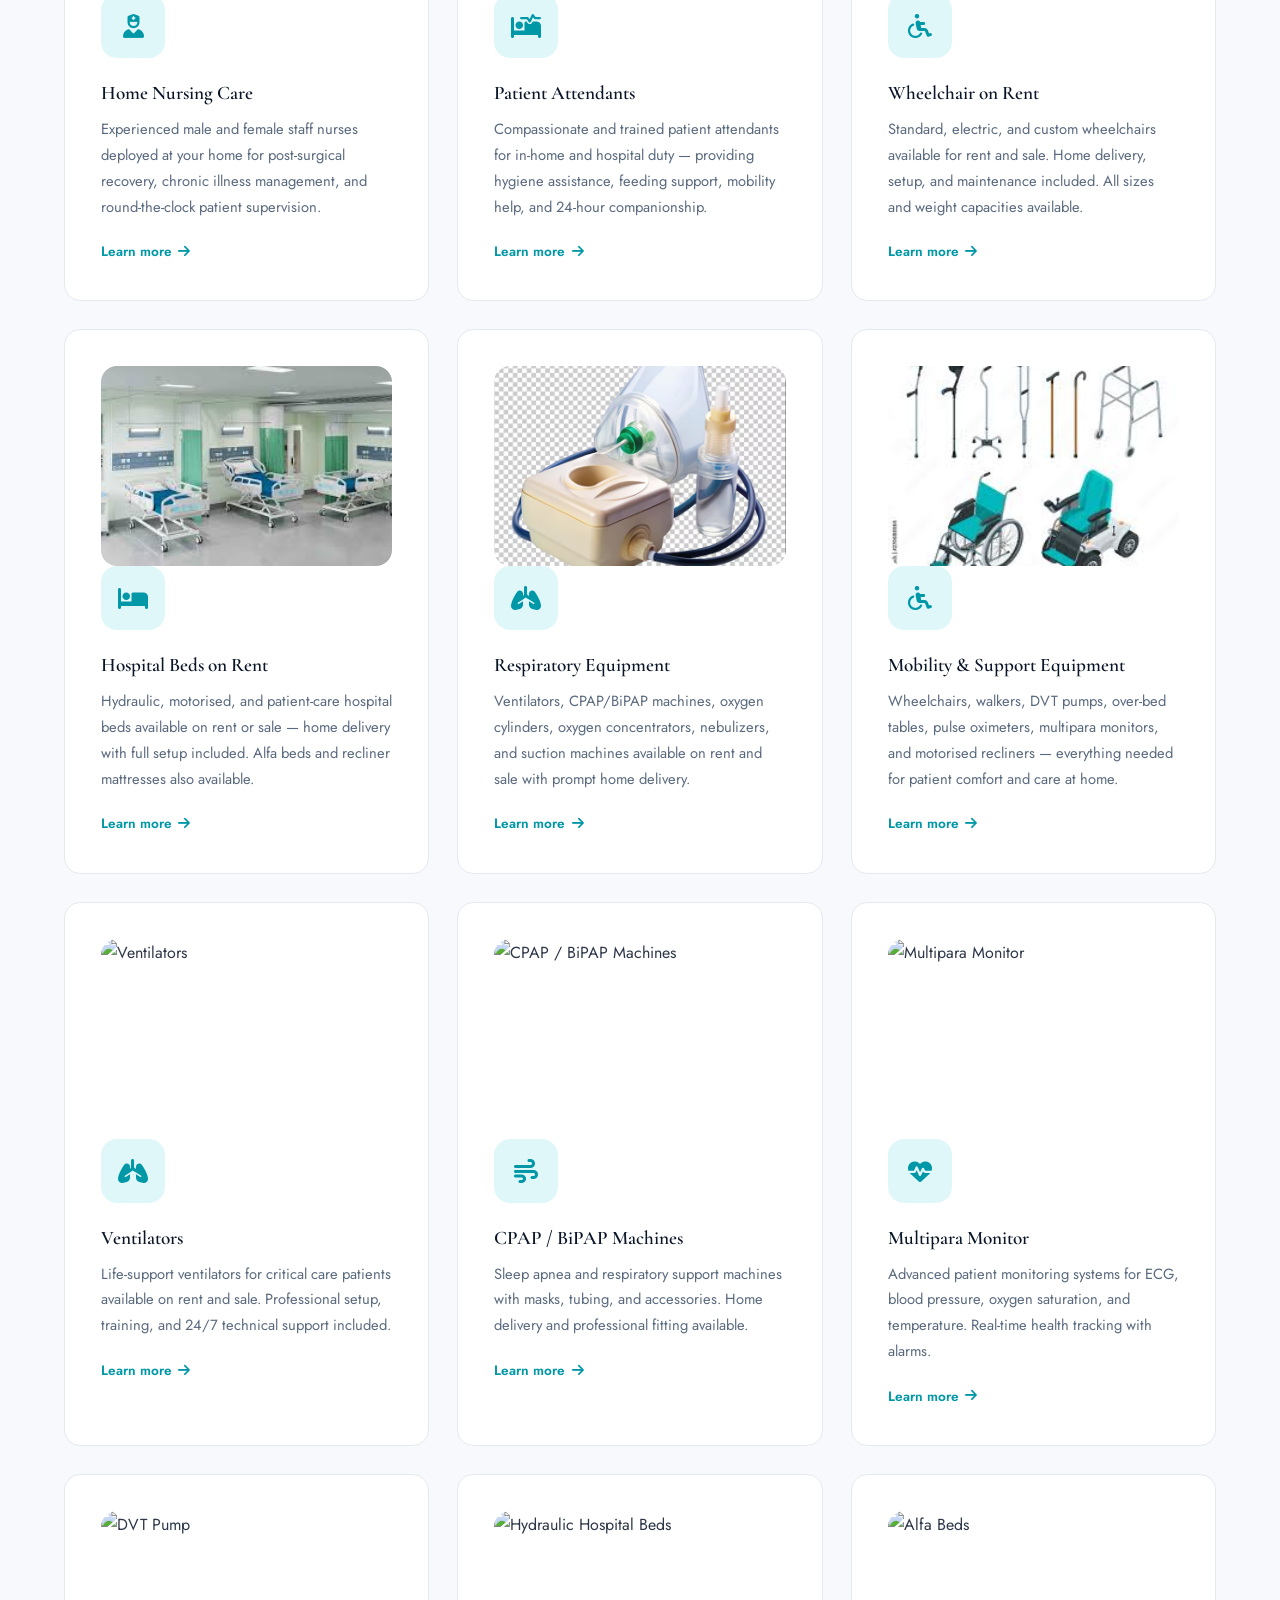
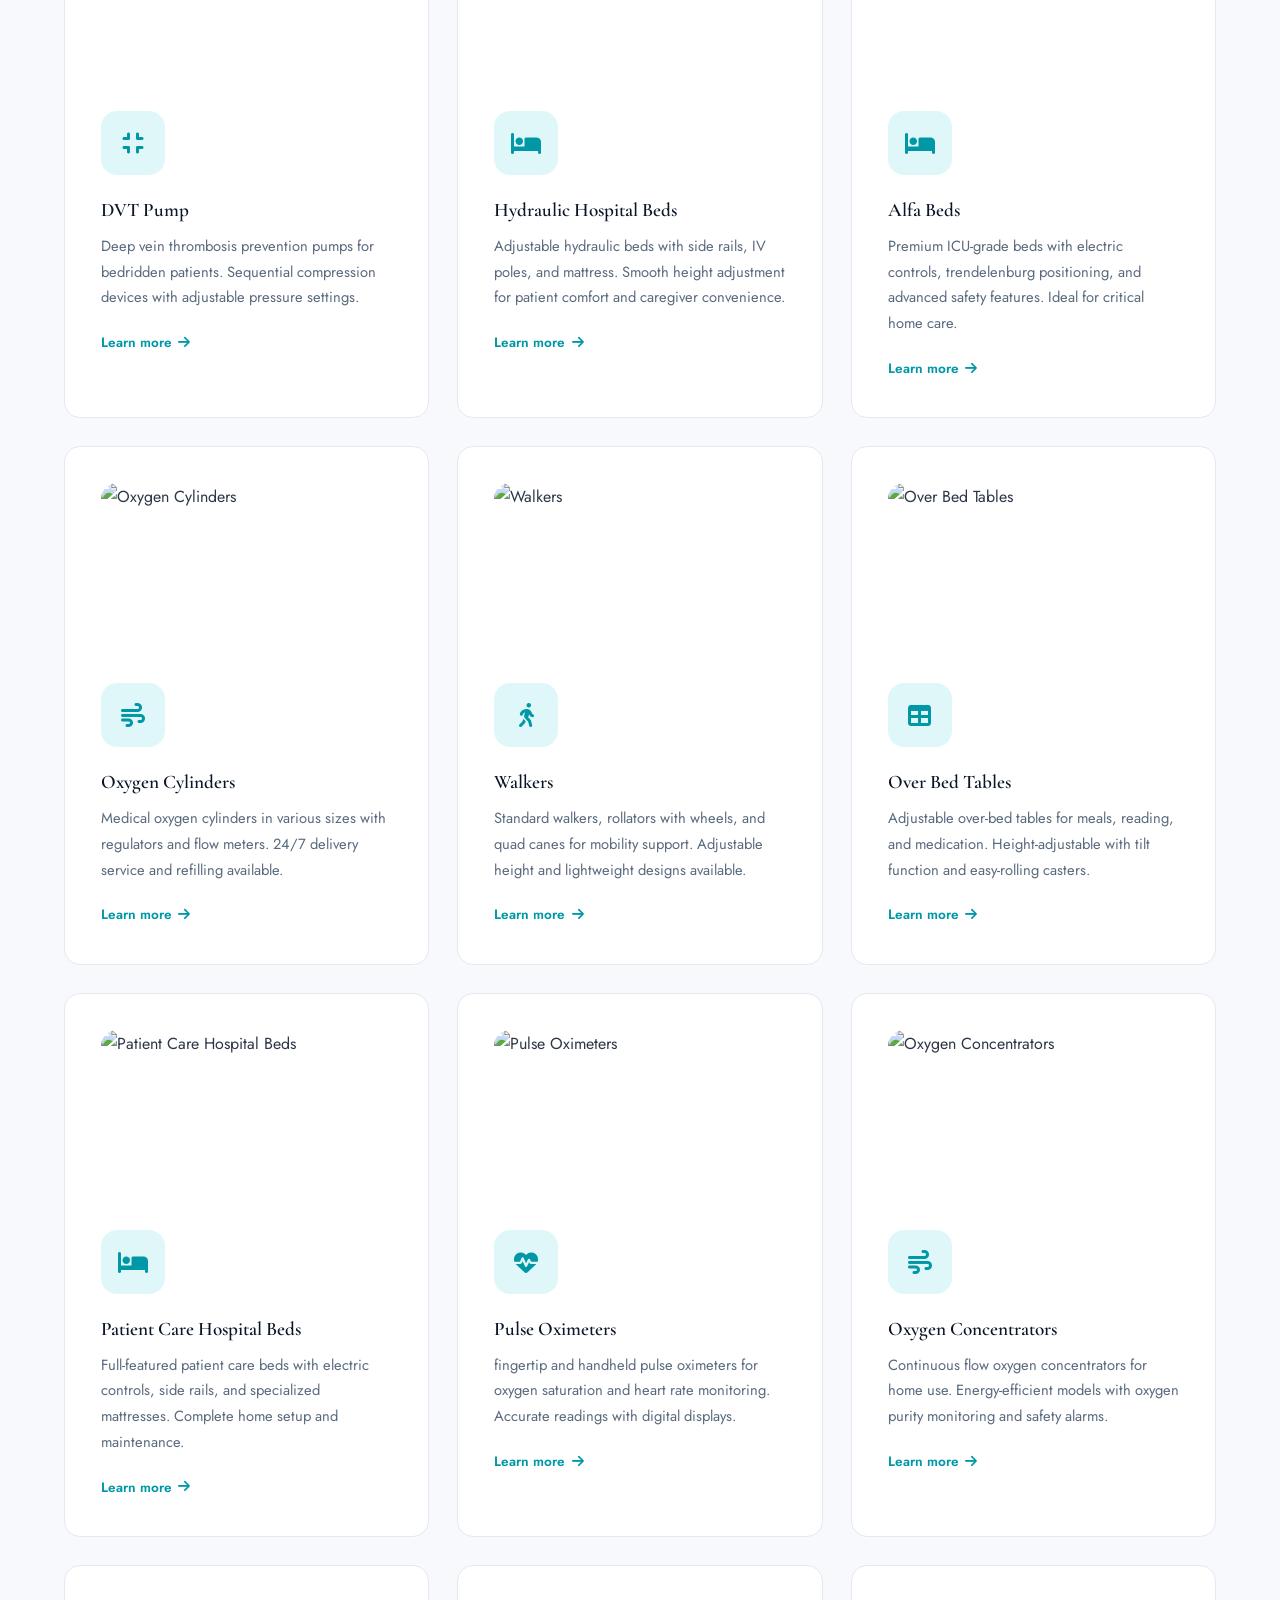
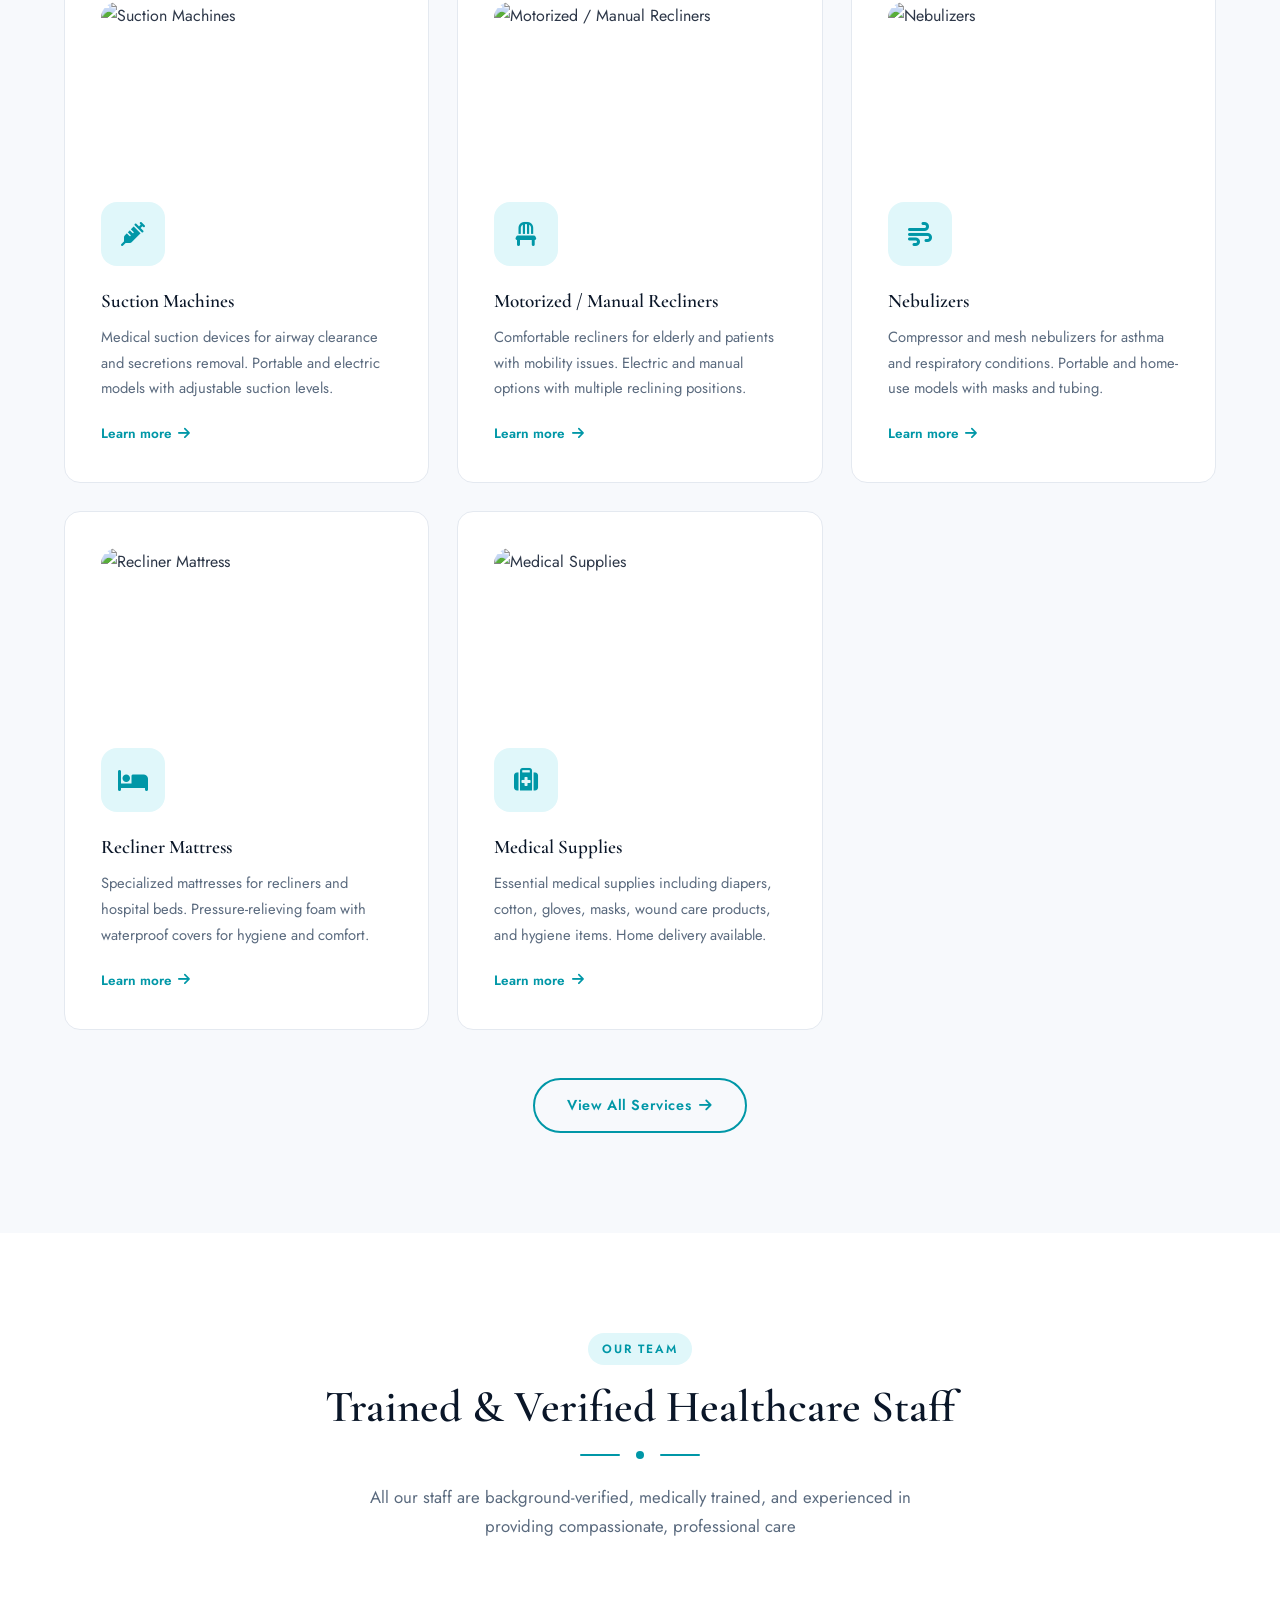
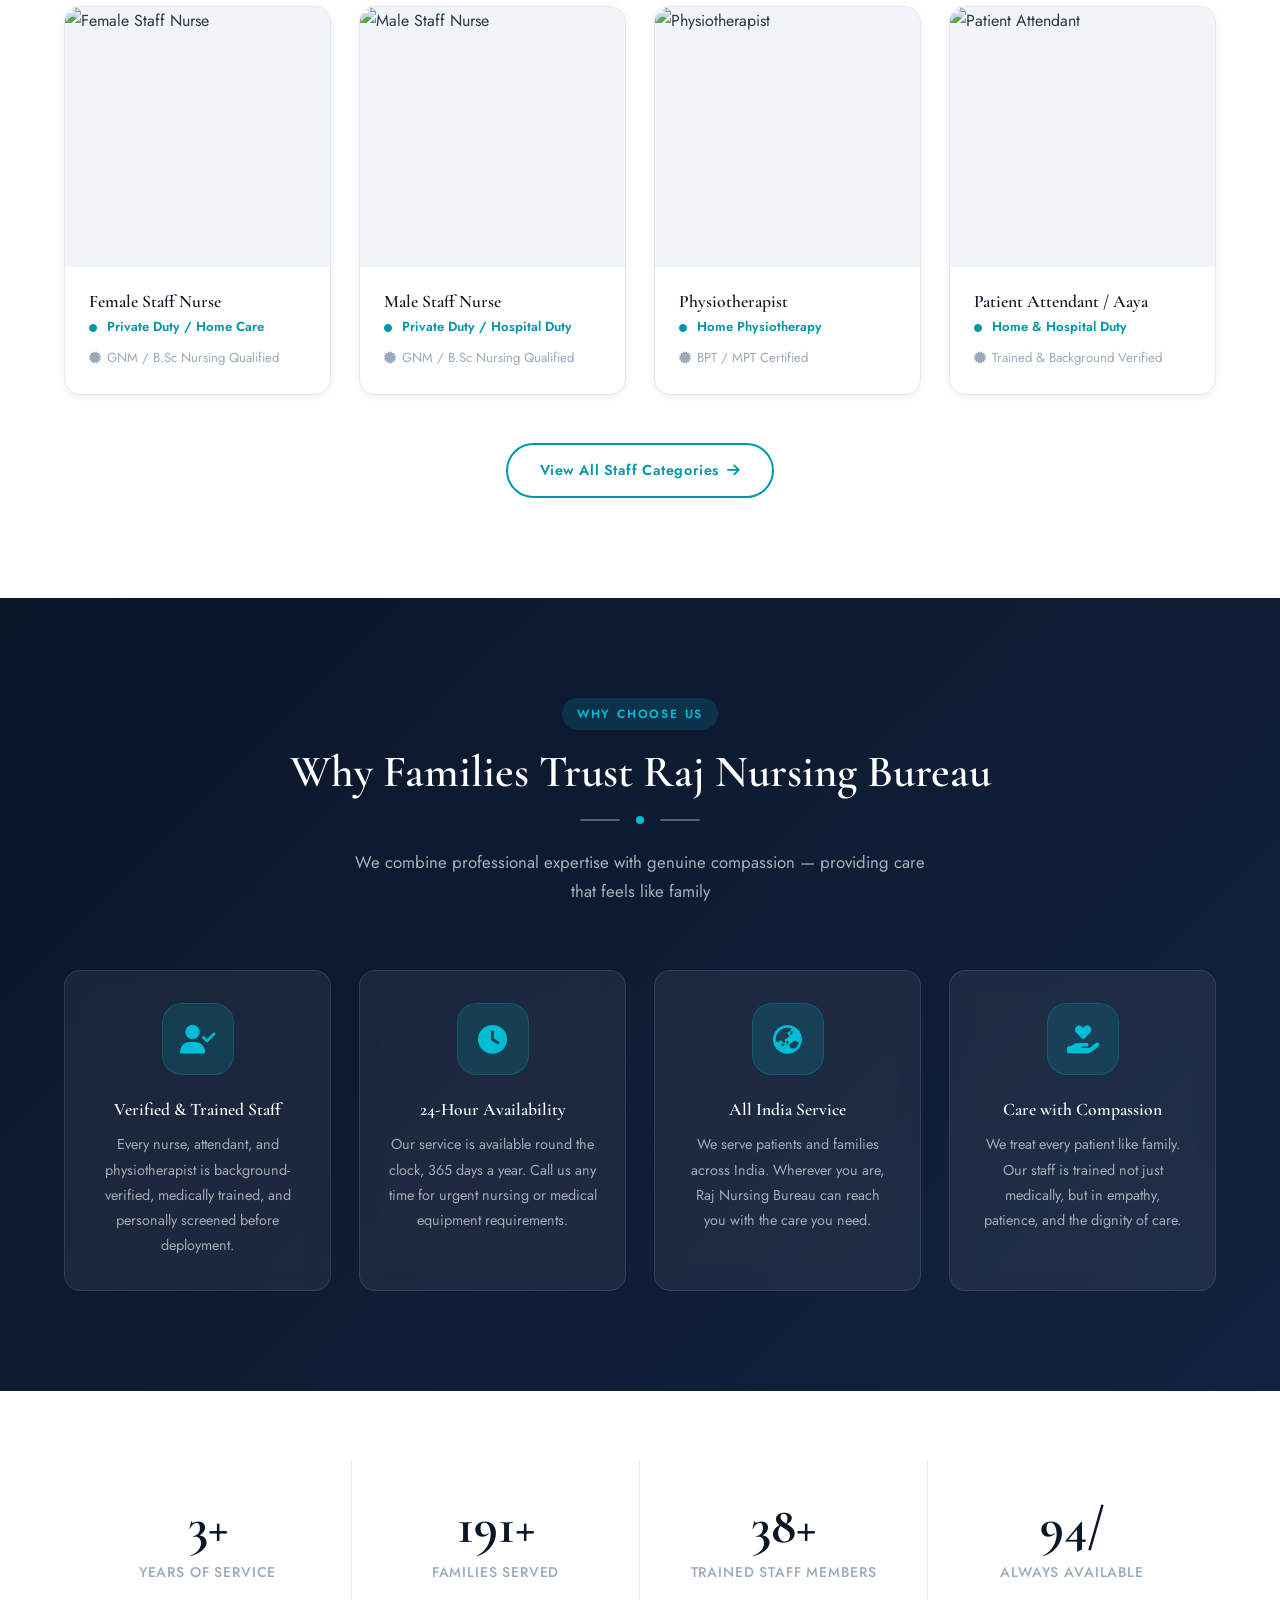
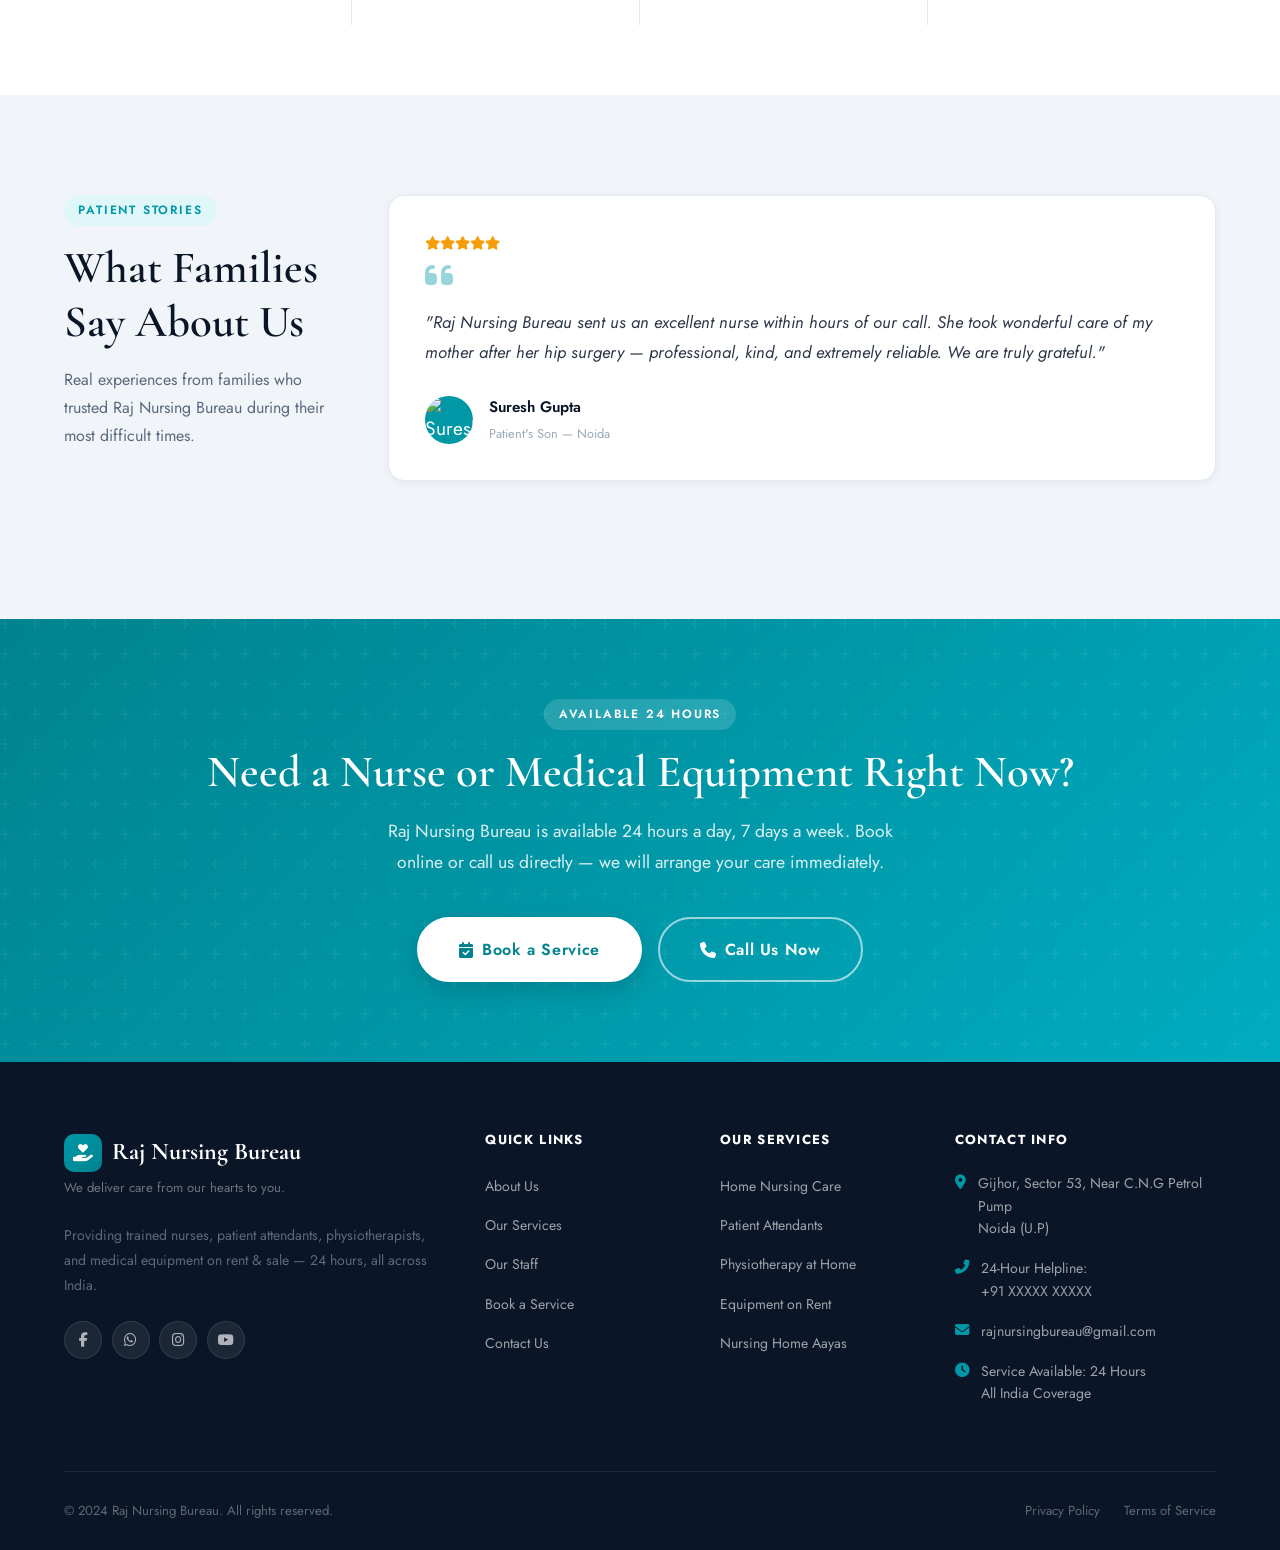
==== commit 06582ae0: "service added" ====
--- a/index.html
+++ b/index.html
@@ -78,7 +78,7 @@
     <div class="hero-image-wrap">
       <div class="hero-img-card animate-fade-right delay-3">
         <img
-          src="https://images.unsplash.com/photo-1584515933487-779824d29309?w=700&auto=format&fit=crop&q=80"
+          src="image/Image Hero section .jpg"
           alt="Trained nurse providing home care"
           loading="eager"
         >
@@ -125,6 +125,9 @@
     <div class="services-grid">
 
       <div class="service-card fade-in">
+        <div class="service-img">
+          <img src="image/Home Nursing Care.avif" alt="Home Nursing Care" style="width:100%;height:200px;object-fit:cover;border-radius:var(--radius-md);">
+        </div>
         <div class="service-icon"><i class="fas fa-user-nurse"></i></div>
         <h3>Home Nursing Care</h3>
         <p>Experienced male and female staff nurses deployed at your home for post-surgical recovery, chronic illness management, and round-the-clock patient supervision.</p>
@@ -132,6 +135,9 @@
       </div>
 
       <div class="service-card fade-in delay-1">
+        <div class="service-img">
+          <img src="image/patient.jpg" alt="Patient Attendants" style="width:100%;height:200px;object-fit:cover;border-radius:var(--radius-md);">
+        </div>
         <div class="service-icon"><i class="fas fa-procedures"></i></div>
         <h3>Patient Attendants</h3>
         <p>Compassionate and trained patient attendants for in-home and hospital duty — providing hygiene assistance, feeding support, mobility help, and 24-hour companionship.</p>
@@ -139,13 +145,19 @@
       </div>
 
       <div class="service-card fade-in delay-2">
-        <div class="service-icon"><i class="fas fa-running"></i></div>
-        <h3>Physiotherapy at Home</h3>
-        <p>Certified physiotherapists visit your home to assist with post-operative rehabilitation, stroke recovery, orthopaedic conditions, and long-term mobility improvement.</p>
+        <div class="service-img">
+          <img src="image/Wheelchair.jpg" alt="Wheelchair on Rent" style="width:100%;height:200px;object-fit:cover;border-radius:var(--radius-md);">
+        </div>
+        <div class="service-icon"><i class="fas fa-wheelchair"></i></div>
+        <h3>Wheelchair on Rent</h3>
+        <p>Standard, electric, and custom wheelchairs available for rent and sale. Home delivery, setup, and maintenance included. All sizes and weight capacities available.</p>
         <a href="services.html" class="service-link">Learn more <i class="fas fa-arrow-right"></i></a>
       </div>
 
       <div class="service-card fade-in delay-1">
+        <div class="service-img">
+          <img src="image/Hospital Beds.jpg" alt="Hospital Beds on Rent" style="width:100%;height:200px;object-fit:cover;border-radius:var(--radius-md);">
+        </div>
         <div class="service-icon"><i class="fas fa-bed"></i></div>
         <h3>Hospital Beds on Rent</h3>
         <p>Hydraulic, motorised, and patient-care hospital beds available on rent or sale — home delivery with full setup included. Alfa beds and recliner mattresses also available.</p>
@@ -153,6 +165,9 @@
       </div>
 
       <div class="service-card fade-in delay-2">
+        <div class="service-img">
+          <img src="image/Respiratory Equipment.avif" alt="Respiratory Equipment" style="width:100%;height:200px;object-fit:cover;border-radius:var(--radius-md);">
+        </div>
         <div class="service-icon"><i class="fas fa-lungs"></i></div>
         <h3>Respiratory Equipment</h3>
         <p>Ventilators, CPAP/BiPAP machines, oxygen cylinders, oxygen concentrators, nebulizers, and suction machines available on rent and sale with prompt home delivery.</p>
@@ -160,9 +175,182 @@
       </div>
 
       <div class="service-card fade-in delay-3">
+        <div class="service-img">
+          <img src="image/Mobility & Support Equipment.jpg" alt="Mobility & Support Equipment" style="width:100%;height:200px;object-fit:cover;border-radius:var(--radius-md);">
+        </div>
         <div class="service-icon"><i class="fas fa-wheelchair"></i></div>
         <h3>Mobility &amp; Support Equipment</h3>
         <p>Wheelchairs, walkers, DVT pumps, over-bed tables, pulse oximeters, multipara monitors, and motorised recliners — everything needed for patient comfort and care at home.</p>
+        <a href="services.html" class="service-link">Learn more <i class="fas fa-arrow-right"></i></a>
+      </div>
+
+      <div class="service-card fade-in">
+        <div class="service-img">
+          <img src="image/Ventilator.jpg" alt="Ventilators" style="width:100%;height:200px;object-fit:cover;border-radius:var(--radius-md);">
+        </div>
+        <div class="service-icon"><i class="fas fa-lungs"></i></div>
+        <h3>Ventilators</h3>
+        <p>Life-support ventilators for critical care patients available on rent and sale. Professional setup, training, and 24/7 technical support included.</p>
+        <a href="services.html" class="service-link">Learn more <i class="fas fa-arrow-right"></i></a>
+      </div>
+
+      <div class="service-card fade-in delay-1">
+        <div class="service-img">
+          <img src="image/CPAP Machine.jpg" alt="CPAP / BiPAP Machines" style="width:100%;height:200px;object-fit:cover;border-radius:var(--radius-md);">
+        </div>
+        <div class="service-icon"><i class="fas fa-wind"></i></div>
+        <h3>CPAP / BiPAP Machines</h3>
+        <p>Sleep apnea and respiratory support machines with masks, tubing, and accessories. Home delivery and professional fitting available.</p>
+        <a href="services.html" class="service-link">Learn more <i class="fas fa-arrow-right"></i></a>
+      </div>
+
+      <div class="service-card fade-in delay-2">
+        <div class="service-img">
+          <img src="image/Multipara Monitor.jpg" alt="Multipara Monitor" style="width:100%;height:200px;object-fit:cover;border-radius:var(--radius-md);">
+        </div>
+        <div class="service-icon"><i class="fas fa-heartbeat"></i></div>
+        <h3>Multipara Monitor</h3>
+        <p>Advanced patient monitoring systems for ECG, blood pressure, oxygen saturation, and temperature. Real-time health tracking with alarms.</p>
+        <a href="services.html" class="service-link">Learn more <i class="fas fa-arrow-right"></i></a>
+      </div>
+
+      <div class="service-card fade-in delay-3">
+        <div class="service-img">
+          <img src="image/DVT Pump.jpg" alt="DVT Pump" style="width:100%;height:200px;object-fit:cover;border-radius:var(--radius-md);">
+        </div>
+        <div class="service-icon"><i class="fas fa-compress"></i></div>
+        <h3>DVT Pump</h3>
+        <p>Deep vein thrombosis prevention pumps for bedridden patients. Sequential compression devices with adjustable pressure settings.</p>
+        <a href="services.html" class="service-link">Learn more <i class="fas fa-arrow-right"></i></a>
+      </div>
+
+      <div class="service-card fade-in">
+        <div class="service-img">
+          <img src="image/Hydraulic Bed.jpg" alt="Hydraulic Hospital Beds" style="width:100%;height:200px;object-fit:cover;border-radius:var(--radius-md);">
+        </div>
+        <div class="service-icon"><i class="fas fa-bed"></i></div>
+        <h3>Hydraulic Hospital Beds</h3>
+        <p>Adjustable hydraulic beds with side rails, IV poles, and mattress. Smooth height adjustment for patient comfort and caregiver convenience.</p>
+        <a href="services.html" class="service-link">Learn more <i class="fas fa-arrow-right"></i></a>
+      </div>
+
+      <div class="service-card fade-in delay-1">
+        <div class="service-img">
+          <img src="image/Alfa Bed.jpg" alt="Alfa Beds" style="width:100%;height:200px;object-fit:cover;border-radius:var(--radius-md);">
+        </div>
+        <div class="service-icon"><i class="fas fa-bed"></i></div>
+        <h3>Alfa Beds</h3>
+        <p>Premium ICU-grade beds with electric controls, trendelenburg positioning, and advanced safety features. Ideal for critical home care.</p>
+        <a href="services.html" class="service-link">Learn more <i class="fas fa-arrow-right"></i></a>
+      </div>
+
+      <div class="service-card fade-in delay-2">
+        <div class="service-img">
+          <img src="image/Oxygen Cylinder.jpg" alt="Oxygen Cylinders" style="width:100%;height:200px;object-fit:cover;border-radius:var(--radius-md);">
+        </div>
+        <div class="service-icon"><i class="fas fa-wind"></i></div>
+        <h3>Oxygen Cylinders</h3>
+        <p>Medical oxygen cylinders in various sizes with regulators and flow meters. 24/7 delivery service and refilling available.</p>
+        <a href="services.html" class="service-link">Learn more <i class="fas fa-arrow-right"></i></a>
+      </div>
+
+      <div class="service-card fade-in delay-3">
+        <div class="service-img">
+          <img src="image/Walker.jpg" alt="Walkers" style="width:100%;height:200px;object-fit:cover;border-radius:var(--radius-md);">
+        </div>
+        <div class="service-icon"><i class="fas fa-walking"></i></div>
+        <h3>Walkers</h3>
+        <p>Standard walkers, rollators with wheels, and quad canes for mobility support. Adjustable height and lightweight designs available.</p>
+        <a href="services.html" class="service-link">Learn more <i class="fas fa-arrow-right"></i></a>
+      </div>
+
+      <div class="service-card fade-in">
+        <div class="service-img">
+          <img src="image/Over Bed Table.jpg" alt="Over Bed Tables" style="width:100%;height:200px;object-fit:cover;border-radius:var(--radius-md);">
+        </div>
+        <div class="service-icon"><i class="fas fa-table"></i></div>
+        <h3>Over Bed Tables</h3>
+        <p>Adjustable over-bed tables for meals, reading, and medication. Height-adjustable with tilt function and easy-rolling casters.</p>
+        <a href="services.html" class="service-link">Learn more <i class="fas fa-arrow-right"></i></a>
+      </div>
+
+      <div class="service-card fade-in delay-1">
+        <div class="service-img">
+          <img src="image/Patient Care Bed.jpg" alt="Patient Care Hospital Beds" style="width:100%;height:200px;object-fit:cover;border-radius:var(--radius-md);">
+        </div>
+        <div class="service-icon"><i class="fas fa-bed"></i></div>
+        <h3>Patient Care Hospital Beds</h3>
+        <p>Full-featured patient care beds with electric controls, side rails, and specialized mattresses. Complete home setup and maintenance.</p>
+        <a href="services.html" class="service-link">Learn more <i class="fas fa-arrow-right"></i></a>
+      </div>
+
+      <div class="service-card fade-in delay-2">
+        <div class="service-img">
+          <img src="image/Pulse Oximeter.jpg" alt="Pulse Oximeters" style="width:100%;height:200px;object-fit:cover;border-radius:var(--radius-md);">
+        </div>
+        <div class="service-icon"><i class="fas fa-heartbeat"></i></div>
+        <h3>Pulse Oximeters</h3>
+        <p> fingertip and handheld pulse oximeters for oxygen saturation and heart rate monitoring. Accurate readings with digital displays.</p>
+        <a href="services.html" class="service-link">Learn more <i class="fas fa-arrow-right"></i></a>
+      </div>
+
+      <div class="service-card fade-in delay-3">
+        <div class="service-img">
+          <img src="image/Oxygen Concentrator.jpg" alt="Oxygen Concentrators" style="width:100%;height:200px;object-fit:cover;border-radius:var(--radius-md);">
+        </div>
+        <div class="service-icon"><i class="fas fa-wind"></i></div>
+        <h3>Oxygen Concentrators</h3>
+        <p>Continuous flow oxygen concentrators for home use. Energy-efficient models with oxygen purity monitoring and safety alarms.</p>
+        <a href="services.html" class="service-link">Learn more <i class="fas fa-arrow-right"></i></a>
+      </div>
+
+      <div class="service-card fade-in">
+        <div class="service-img">
+          <img src="image/Suction Machine.jpg" alt="Suction Machines" style="width:100%;height:200px;object-fit:cover;border-radius:var(--radius-md);">
+        </div>
+        <div class="service-icon"><i class="fas fa-syringe"></i></div>
+        <h3>Suction Machines</h3>
+        <p>Medical suction devices for airway clearance and secretions removal. Portable and electric models with adjustable suction levels.</p>
+        <a href="services.html" class="service-link">Learn more <i class="fas fa-arrow-right"></i></a>
+      </div>
+
+      <div class="service-card fade-in delay-1">
+        <div class="service-img">
+          <img src="image/Recliner.jpg" alt="Motorized / Manual Recliners" style="width:100%;height:200px;object-fit:cover;border-radius:var(--radius-md);">
+        </div>
+        <div class="service-icon"><i class="fas fa-chair"></i></div>
+        <h3>Motorized / Manual Recliners</h3>
+        <p>Comfortable recliners for elderly and patients with mobility issues. Electric and manual options with multiple reclining positions.</p>
+        <a href="services.html" class="service-link">Learn more <i class="fas fa-arrow-right"></i></a>
+      </div>
+
+      <div class="service-card fade-in delay-2">
+        <div class="service-img">
+          <img src="image/Nebulizer.jpg" alt="Nebulizers" style="width:100%;height:200px;object-fit:cover;border-radius:var(--radius-md);">
+        </div>
+        <div class="service-icon"><i class="fas fa-wind"></i></div>
+        <h3>Nebulizers</h3>
+        <p>Compressor and mesh nebulizers for asthma and respiratory conditions. Portable and home-use models with masks and tubing.</p>
+        <a href="services.html" class="service-link">Learn more <i class="fas fa-arrow-right"></i></a>
+      </div>
+
+      <div class="service-card fade-in delay-3">
+        <div class="service-img">
+          <img src="image/Recliner Mattress.jpg" alt="Recliner Mattress" style="width:100%;height:200px;object-fit:cover;border-radius:var(--radius-md);">
+        </div>
+        <div class="service-icon"><i class="fas fa-bed"></i></div>
+        <h3>Recliner Mattress</h3>
+        <p>Specialized mattresses for recliners and hospital beds. Pressure-relieving foam with waterproof covers for hygiene and comfort.</p>
+        <a href="services.html" class="service-link">Learn more <i class="fas fa-arrow-right"></i></a>
+      </div>
+
+      <div class="service-card fade-in">
+        <div class="service-img">
+          <img src="image/Medical Supplies.jpg" alt="Medical Supplies" style="width:100%;height:200px;object-fit:cover;border-radius:var(--radius-md);">
+        </div>
+        <div class="service-icon"><i class="fas fa-medkit"></i></div>
+        <h3>Medical Supplies</h3>
+        <p>Essential medical supplies including diapers, cotton, gloves, masks, wound care products, and hygiene items. Home delivery available.</p>
         <a href="services.html" class="service-link">Learn more <i class="fas fa-arrow-right"></i></a>
       </div>
 
@@ -450,7 +638,7 @@
         <h4>Contact Info</h4>
         <div class="footer-contact-item">
           <i class="fas fa-map-marker-alt"></i>
-          <span>Gijor, Sector 53, Near C.N.G Petrol Pump<br>Noida (U.P)</span>
+          <span>Gijhor, Sector 53, Near C.N.G Petrol Pump<br>Noida (U.P)</span>
         </div>
         <div class="footer-contact-item">
           <i class="fas fa-phone-alt"></i>
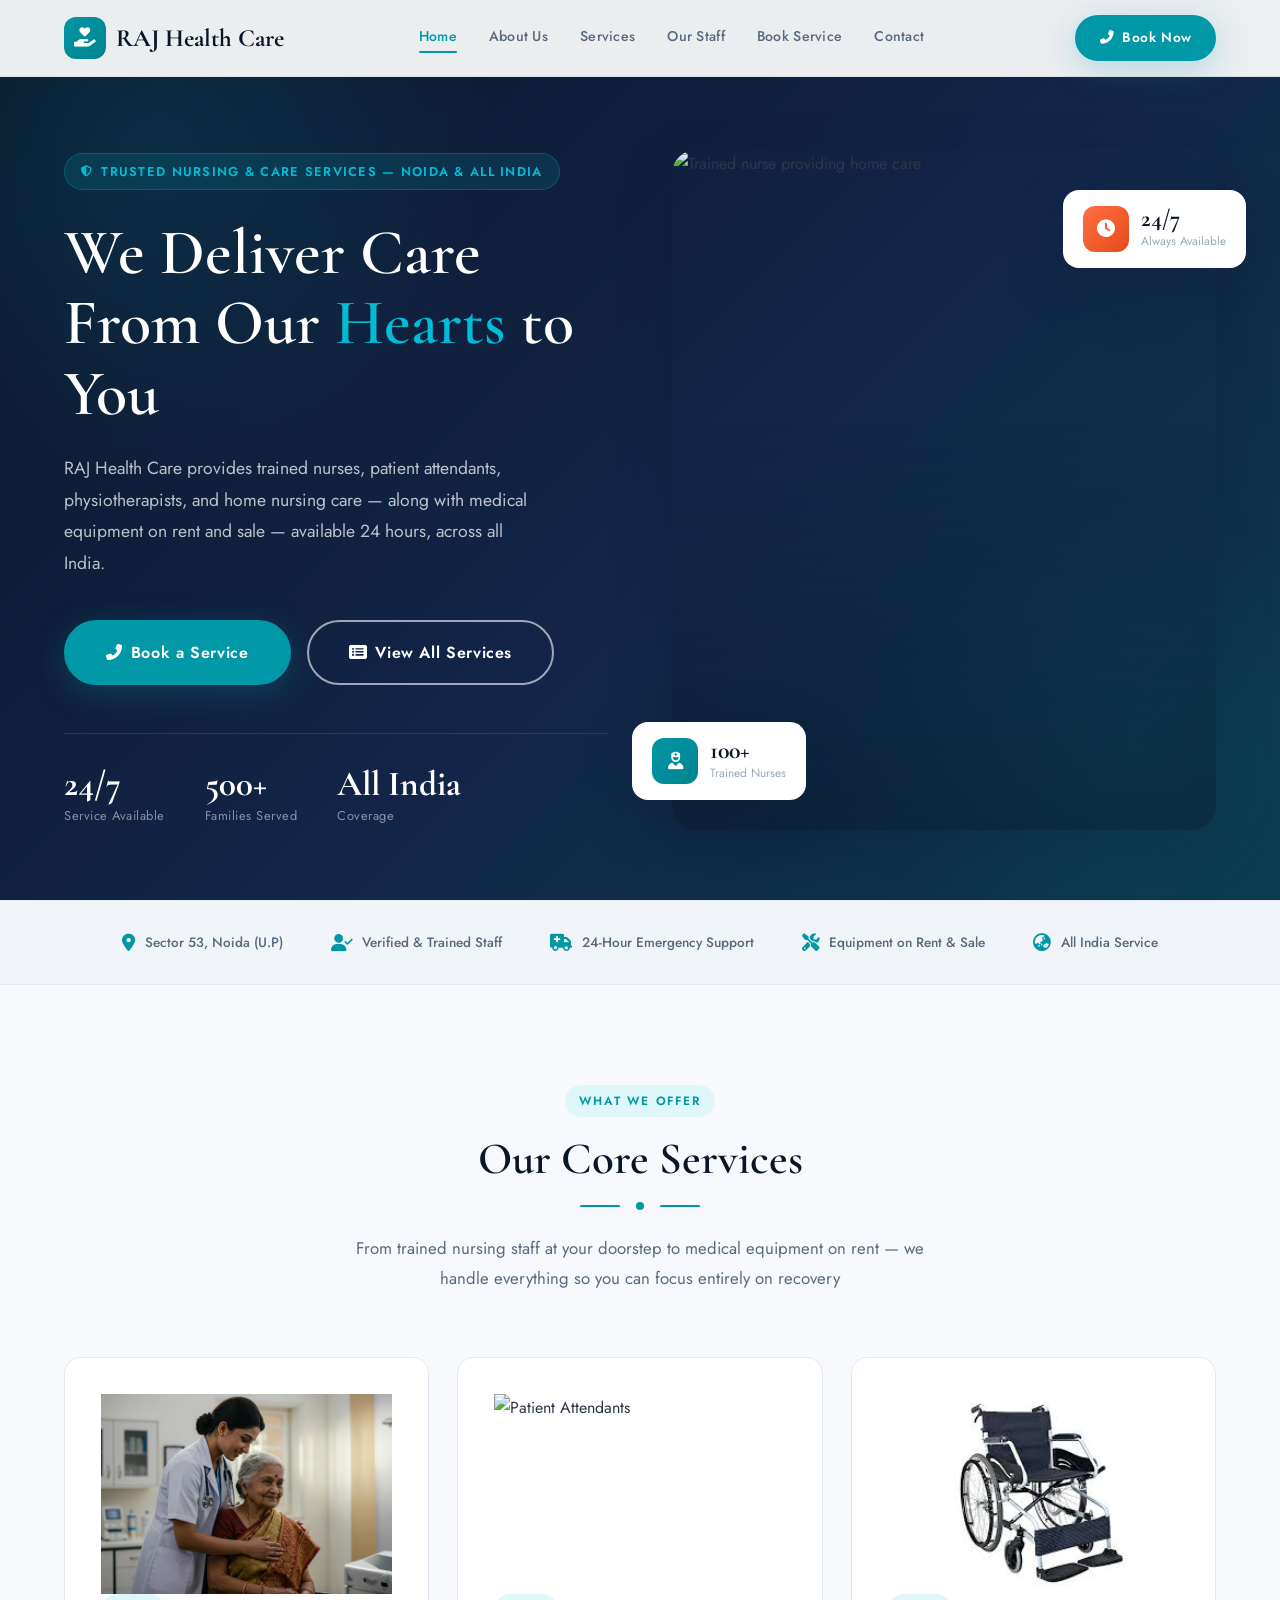
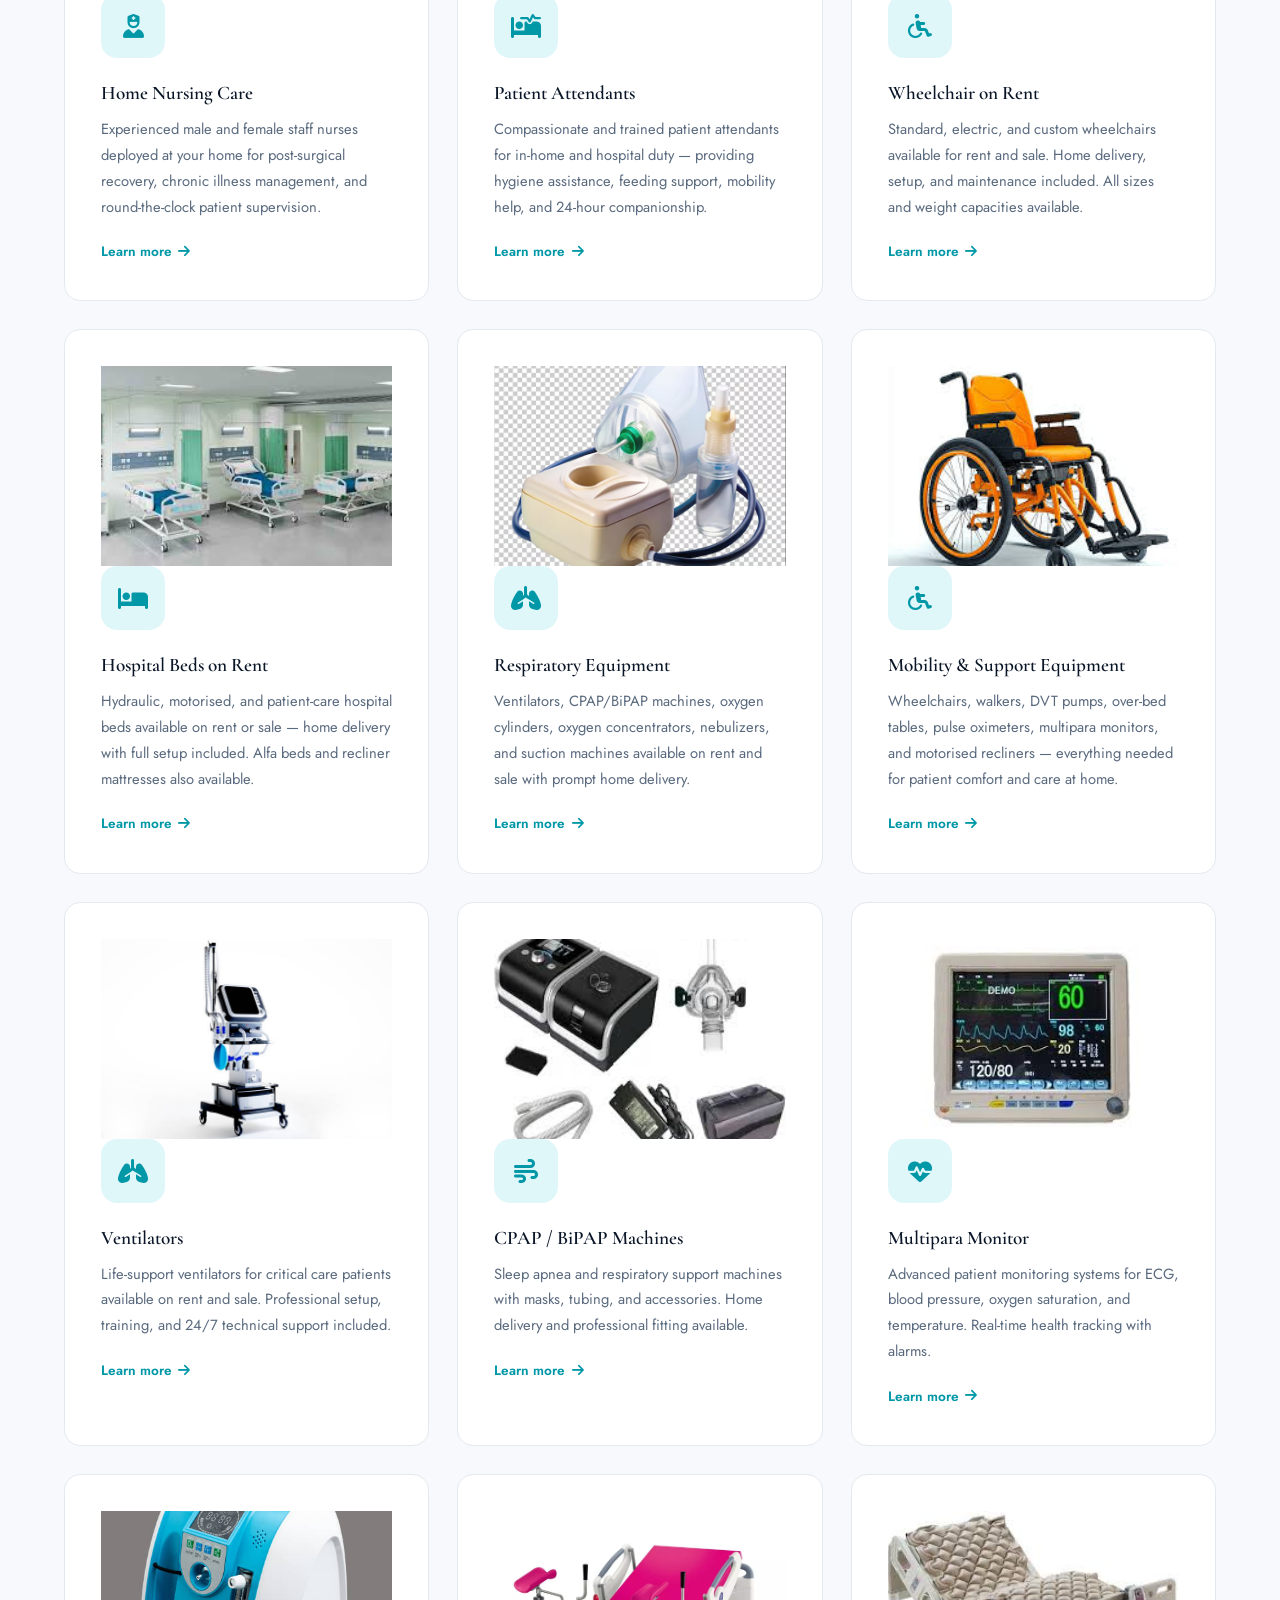
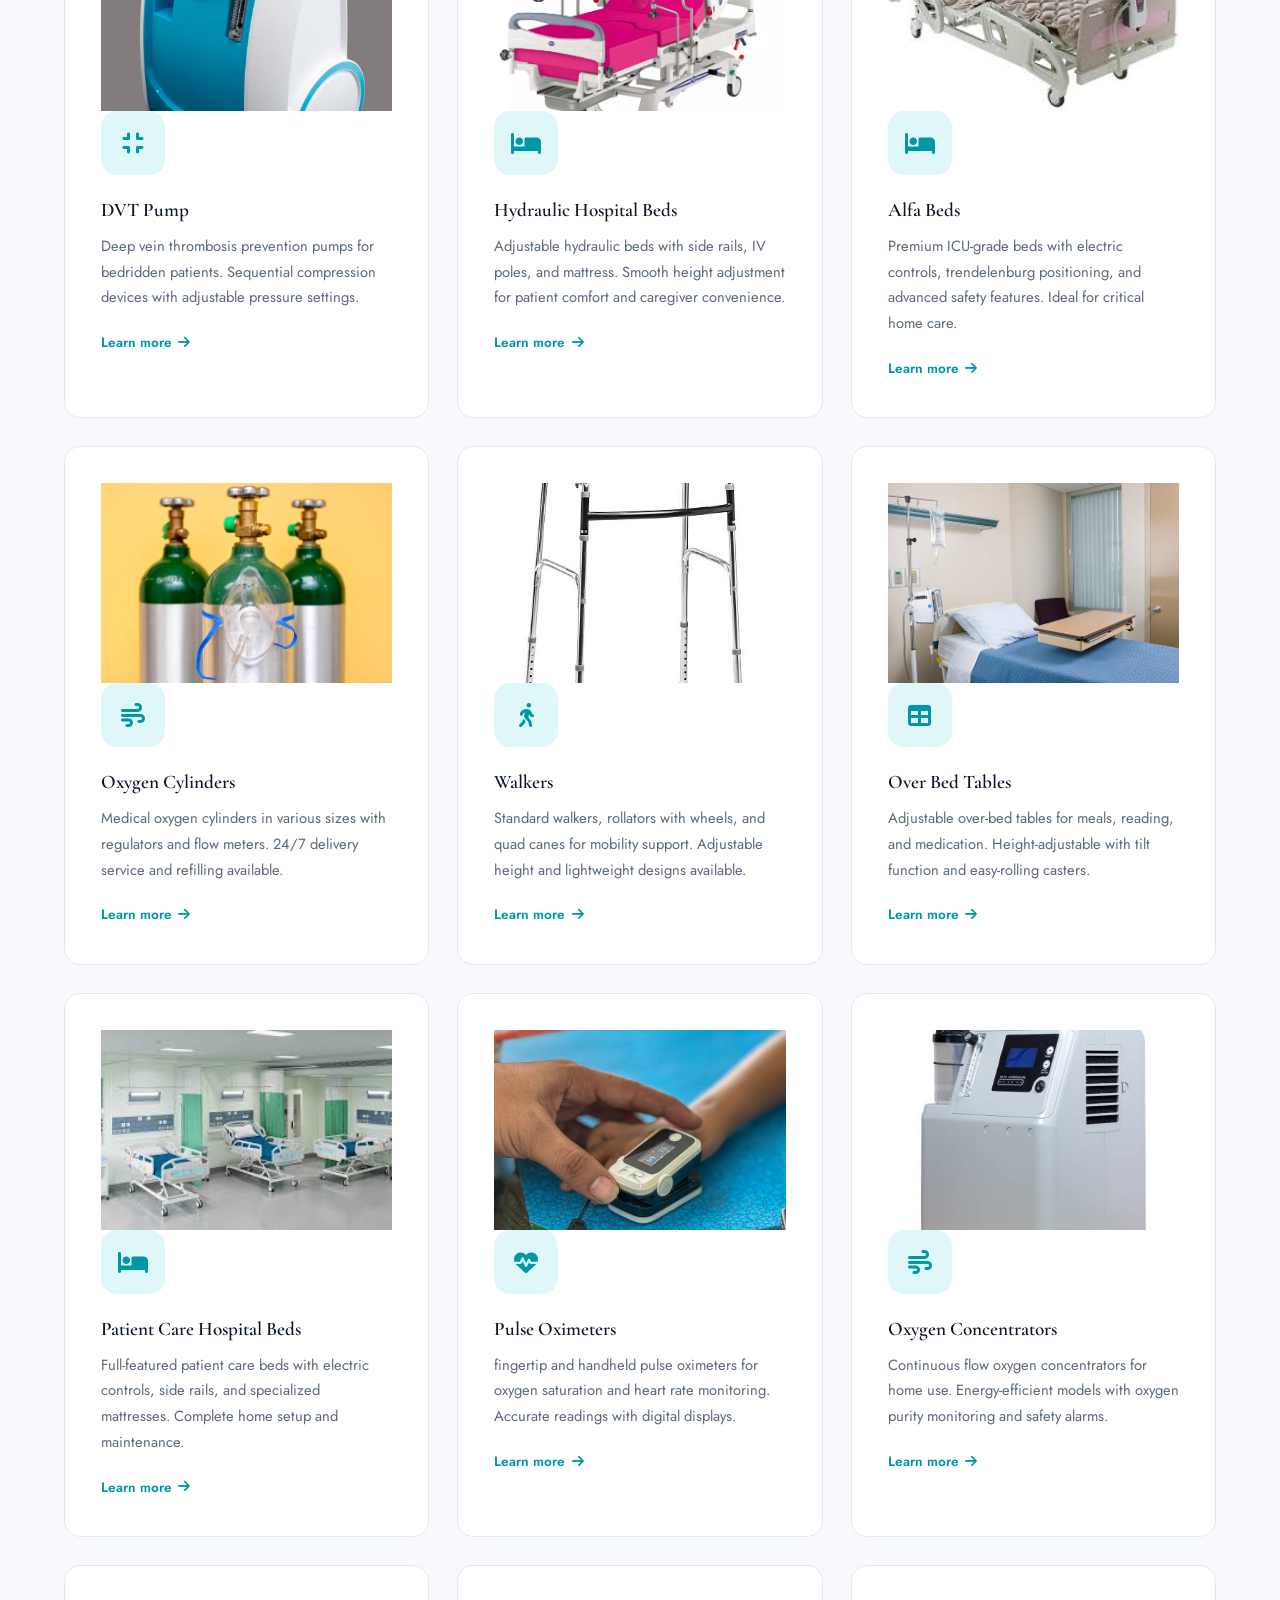
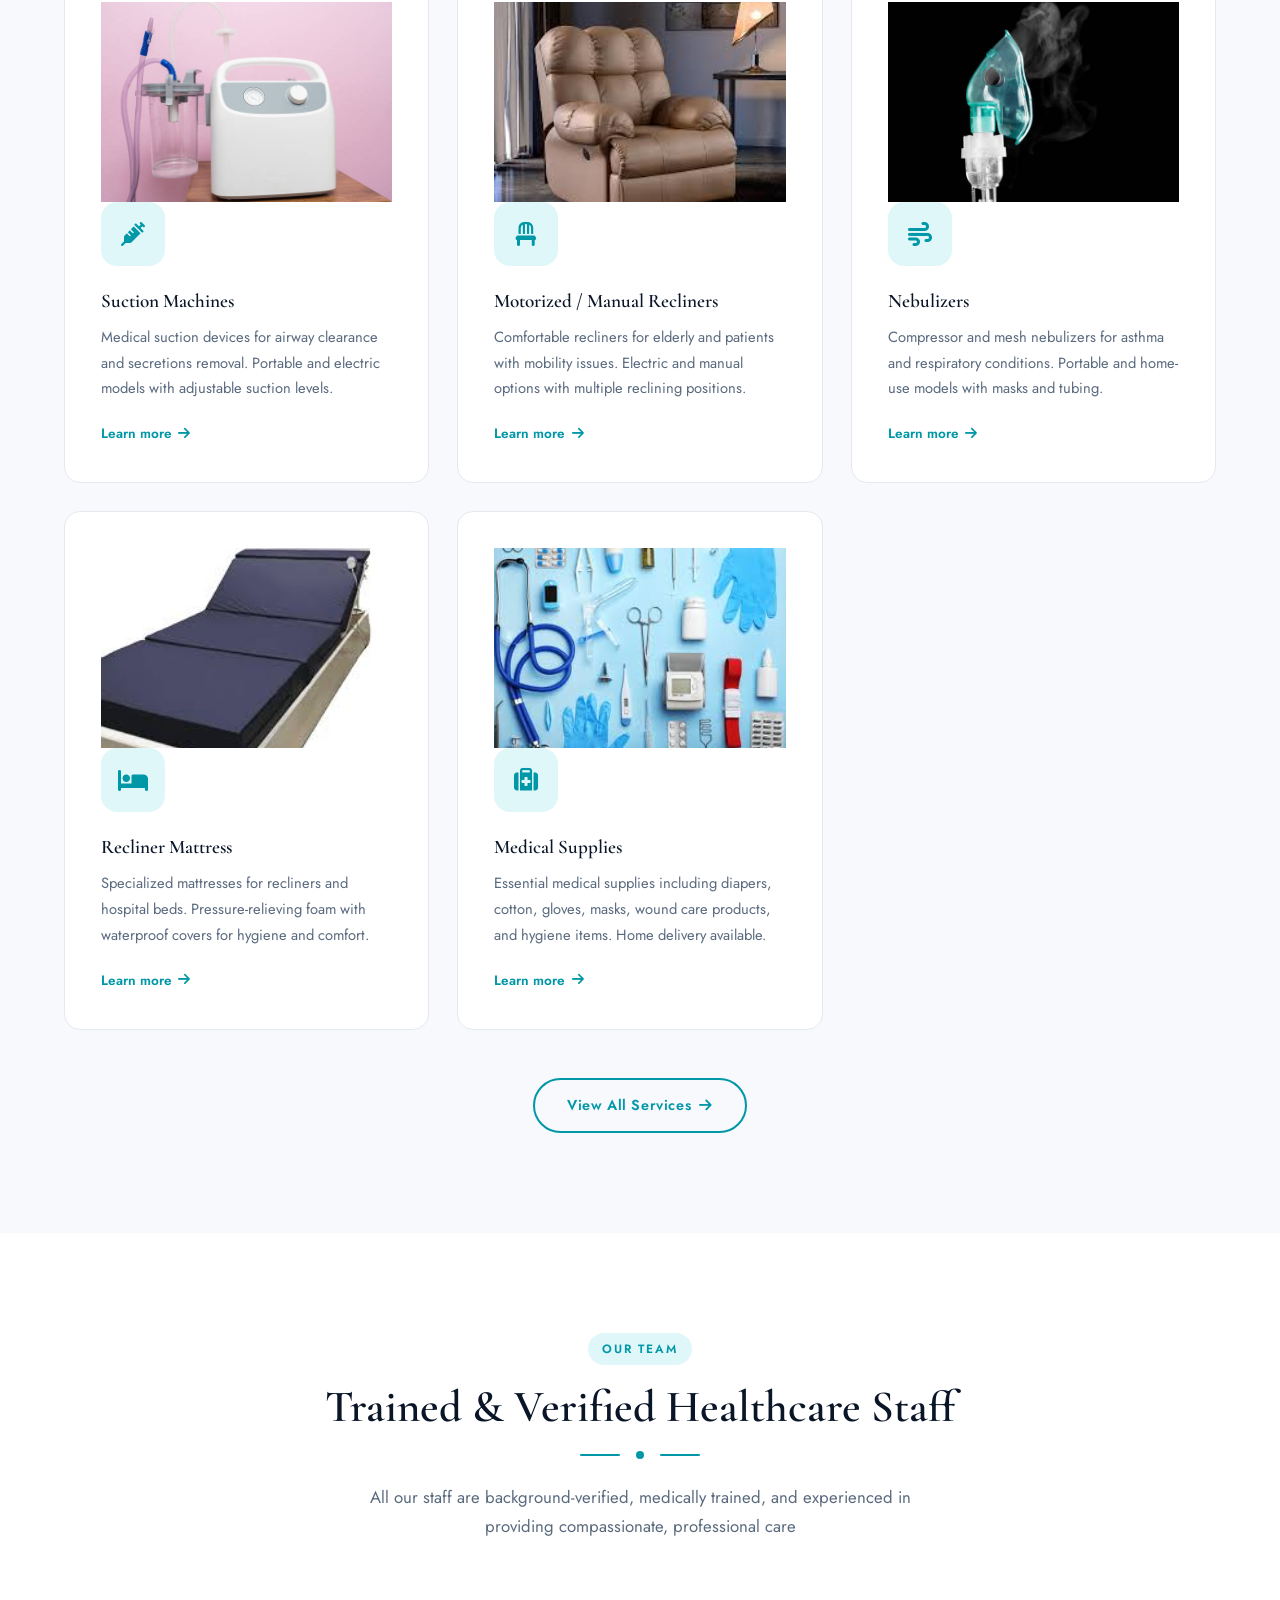
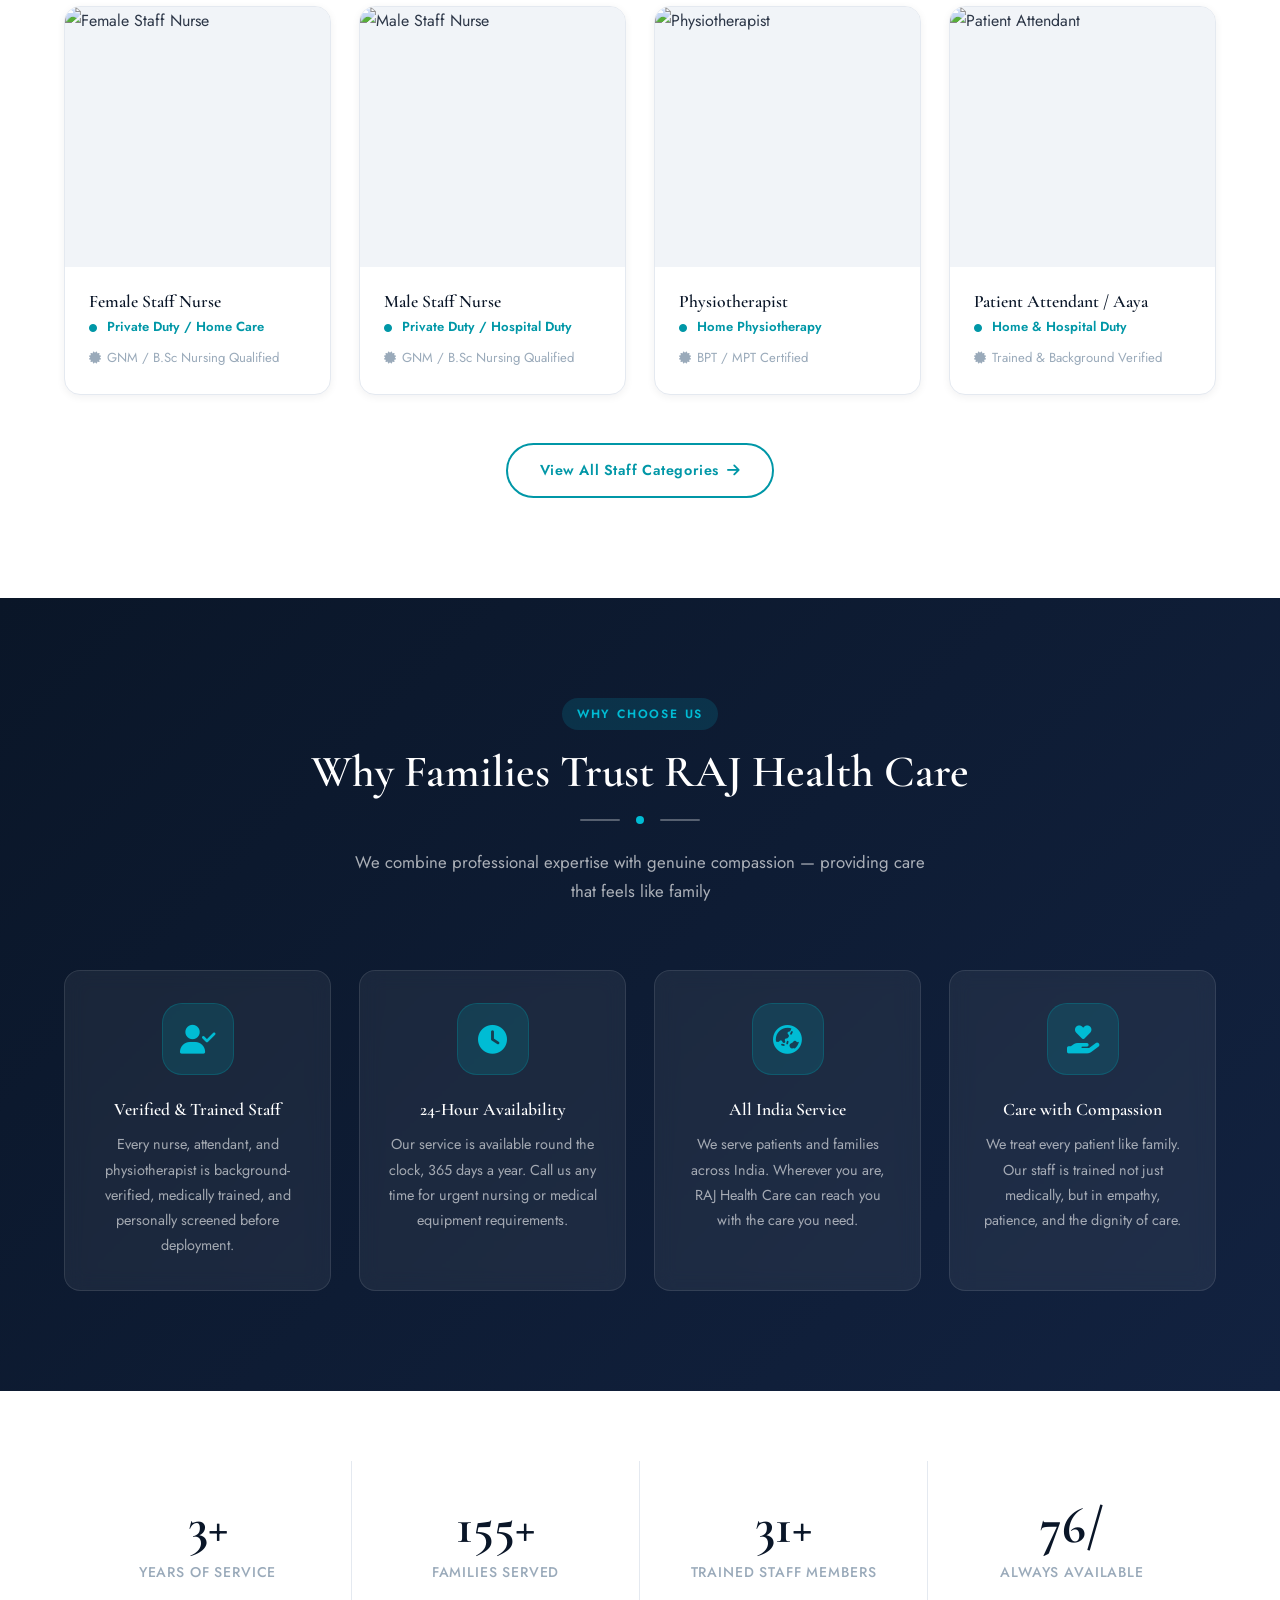
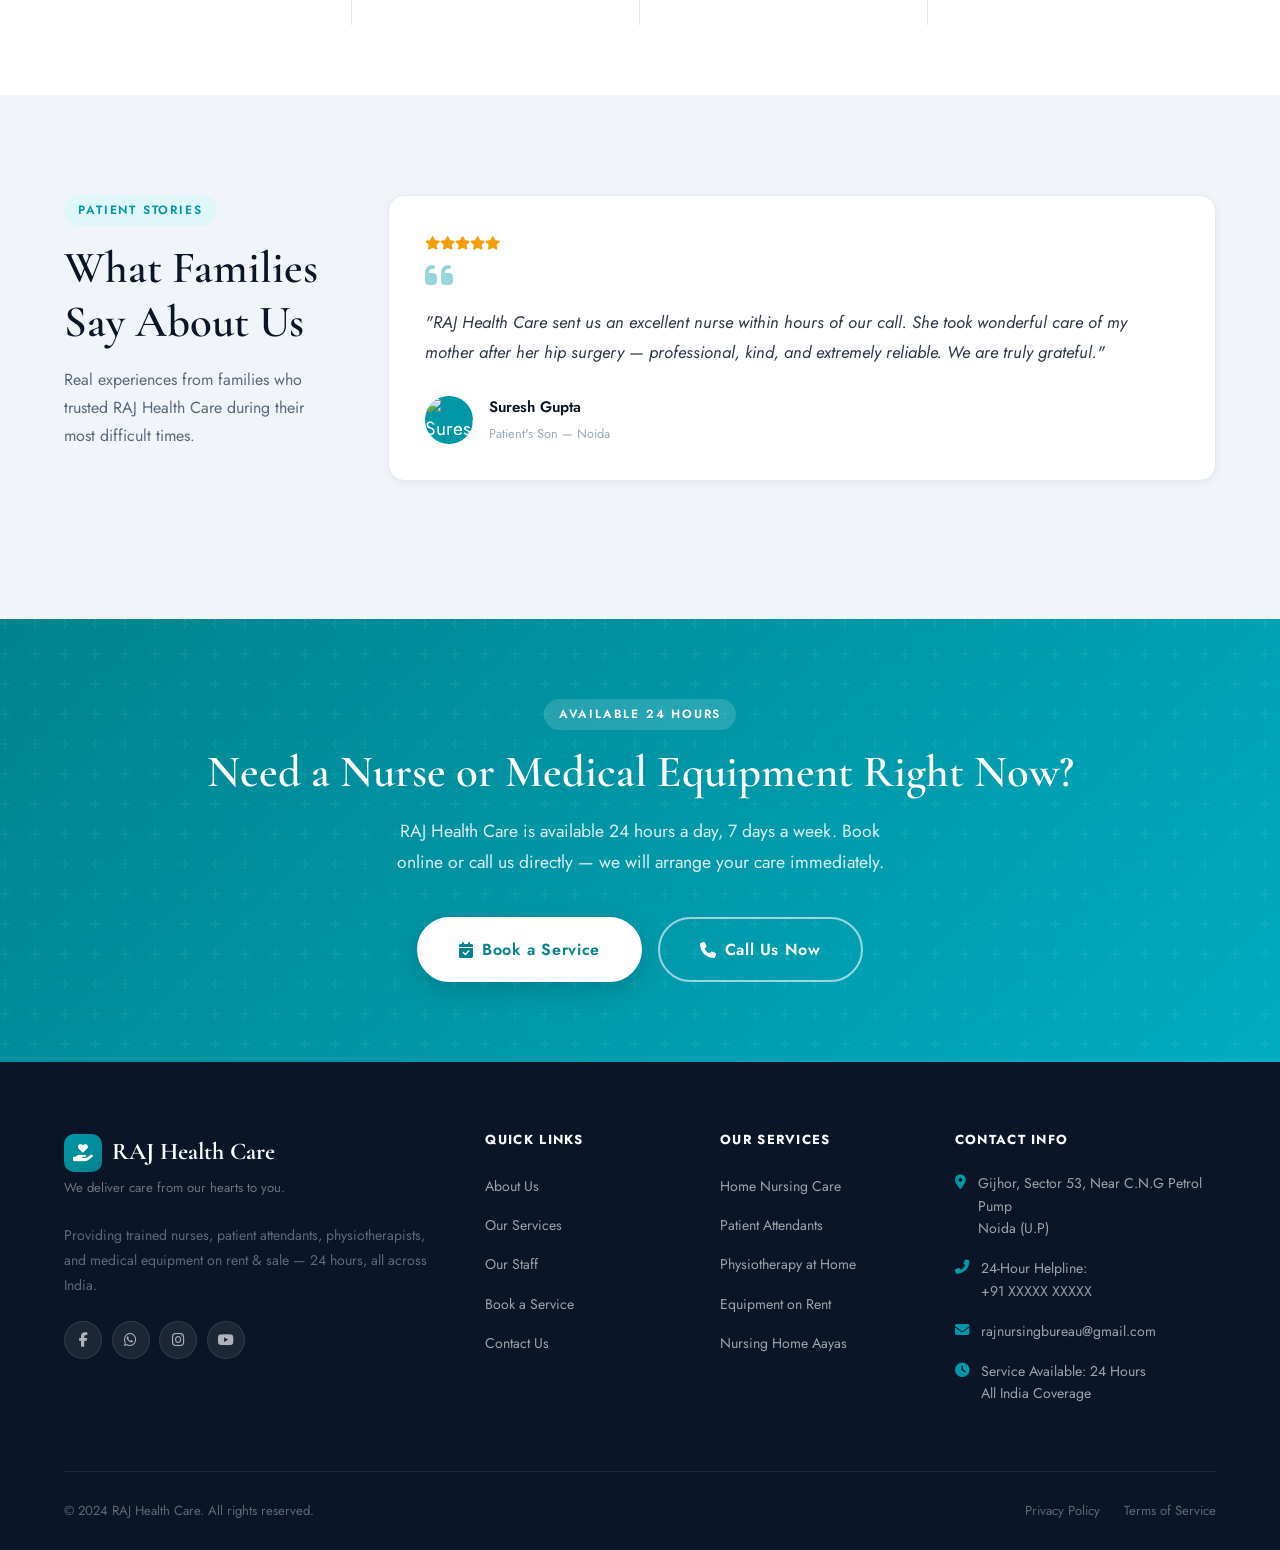
==== commit f9a25630: "service section added" ====
--- a/index.html
+++ b/index.html
@@ -3,8 +3,8 @@
 <head>
   <meta charset="UTF-8">
   <meta name="viewport" content="width=device-width, initial-scale=1.0">
-  <title>Raj Nursing Bureau — We Deliver Care From Our Hearts to You</title>
-  <meta name="description" content="Raj Nursing Bureau provides trained nurses, patient attendants, physiotherapists and medical equipment on rent/sale across all India. 24-hour service available from Noida, U.P.">
+  <title>RAJ Health Care — We Deliver Care From Our Hearts to You</title>
+  <meta name="description" content="RAJ Health Care provides trained nurses, patient attendants, physiotherapists and medical equipment on rent/sale across all India. 24-hour service available from Noida, U.P.">
   <link rel="stylesheet" href="css/style.css">
   <link rel="preconnect" href="https://fonts.googleapis.com">
   <link rel="preconnect" href="https://fonts.gstatic.com" crossorigin>
@@ -18,7 +18,7 @@
   <div class="container">
     <a href="index.html" class="nav-brand">
       <div class="brand-icon"><i class="fas fa-hand-holding-heart"></i></div>
-      Raj Nursing Bureau
+      RAJ Health Care
     </a>
     <div class="nav-menu" id="navMenu">
       <a href="index.html"       class="nav-link active">Home</a>
@@ -50,7 +50,7 @@
         From Our <span class="accent">Hearts</span> to You
       </h1>
       <p class="hero-subtitle">
-        Raj Nursing Bureau provides trained nurses, patient attendants, physiotherapists, and home nursing care — along with medical equipment on rent and sale — available 24 hours, across all India.
+        RAJ Health Care provides trained nurses, patient attendants, physiotherapists, and home nursing care — along with medical equipment on rent and sale — available 24 hours, across all India.
       </p>
       <div class="hero-buttons">
         <a href="appointment.html" class="btn btn-primary btn-large">
@@ -126,7 +126,7 @@
 
       <div class="service-card fade-in">
         <div class="service-img">
-          <img src="image/Home Nursing Care.avif" alt="Home Nursing Care" style="width:100%;height:200px;object-fit:cover;border-radius:var(--radius-md);">
+          <img src="image/Home Nursing Care.avif" alt="Home Nursing Care" style="width:100%;height:200px;object-fit:cover;">
         </div>
         <div class="service-icon"><i class="fas fa-user-nurse"></i></div>
         <h3>Home Nursing Care</h3>
@@ -136,7 +136,7 @@
 
       <div class="service-card fade-in delay-1">
         <div class="service-img">
-          <img src="image/patient.jpg" alt="Patient Attendants" style="width:100%;height:200px;object-fit:cover;border-radius:var(--radius-md);">
+          <img src="image/patient.jpg" alt="Patient Attendants" style="width:100%;height:200px;object-fit:cover;">
         </div>
         <div class="service-icon"><i class="fas fa-procedures"></i></div>
         <h3>Patient Attendants</h3>
@@ -146,7 +146,7 @@
 
       <div class="service-card fade-in delay-2">
         <div class="service-img">
-          <img src="image/Wheelchair.jpg" alt="Wheelchair on Rent" style="width:100%;height:200px;object-fit:cover;border-radius:var(--radius-md);">
+          <img src="image/Wheelchair.jpg" alt="Wheelchair on Rent" style="width:100%;height:200px;object-fit:cover;">
         </div>
         <div class="service-icon"><i class="fas fa-wheelchair"></i></div>
         <h3>Wheelchair on Rent</h3>
@@ -156,7 +156,7 @@
 
       <div class="service-card fade-in delay-1">
         <div class="service-img">
-          <img src="image/Hospital Beds.jpg" alt="Hospital Beds on Rent" style="width:100%;height:200px;object-fit:cover;border-radius:var(--radius-md);">
+          <img src="image/Hospital Beds.jpg" alt="Hospital Beds on Rent" style="width:100%;height:200px;object-fit:cover;">
         </div>
         <div class="service-icon"><i class="fas fa-bed"></i></div>
         <h3>Hospital Beds on Rent</h3>
@@ -166,7 +166,7 @@
 
       <div class="service-card fade-in delay-2">
         <div class="service-img">
-          <img src="image/Respiratory Equipment.avif" alt="Respiratory Equipment" style="width:100%;height:200px;object-fit:cover;border-radius:var(--radius-md);">
+          <img src="image/Respiratory Equipment.avif" alt="Respiratory Equipment" style="width:100%;height:200px;object-fit:cover;">
         </div>
         <div class="service-icon"><i class="fas fa-lungs"></i></div>
         <h3>Respiratory Equipment</h3>
@@ -176,7 +176,7 @@
 
       <div class="service-card fade-in delay-3">
         <div class="service-img">
-          <img src="image/Mobility & Support Equipment.jpg" alt="Mobility & Support Equipment" style="width:100%;height:200px;object-fit:cover;border-radius:var(--radius-md);">
+          <img src="image/Mobility & Support Equipment.jpg" alt="Mobility & Support Equipment" style="width:100%;height:200px;object-fit:cover;">
         </div>
         <div class="service-icon"><i class="fas fa-wheelchair"></i></div>
         <h3>Mobility &amp; Support Equipment</h3>
@@ -186,7 +186,7 @@
 
       <div class="service-card fade-in">
         <div class="service-img">
-          <img src="image/Ventilator.jpg" alt="Ventilators" style="width:100%;height:200px;object-fit:cover;border-radius:var(--radius-md);">
+          <img src="image/Ventilators new.jpg" alt="Ventilators" style="width:100%;height:200px;object-fit:cover;">
         </div>
         <div class="service-icon"><i class="fas fa-lungs"></i></div>
         <h3>Ventilators</h3>
@@ -196,7 +196,7 @@
 
       <div class="service-card fade-in delay-1">
         <div class="service-img">
-          <img src="image/CPAP Machine.jpg" alt="CPAP / BiPAP Machines" style="width:100%;height:200px;object-fit:cover;border-radius:var(--radius-md);">
+          <img src="image/CPAP  BiPAP Machines.jpg" alt="CPAP / BiPAP Machines" style="width:100%;height:200px;object-fit:cover;">
         </div>
         <div class="service-icon"><i class="fas fa-wind"></i></div>
         <h3>CPAP / BiPAP Machines</h3>
@@ -206,7 +206,7 @@
 
       <div class="service-card fade-in delay-2">
         <div class="service-img">
-          <img src="image/Multipara Monitor.jpg" alt="Multipara Monitor" style="width:100%;height:200px;object-fit:cover;border-radius:var(--radius-md);">
+          <img src="image/Multipara Monitor.jpg" alt="Multipara Monitor" style="width:100%;height:200px;object-fit:cover;">
         </div>
         <div class="service-icon"><i class="fas fa-heartbeat"></i></div>
         <h3>Multipara Monitor</h3>
@@ -216,7 +216,7 @@
 
       <div class="service-card fade-in delay-3">
         <div class="service-img">
-          <img src="image/DVT Pump.jpg" alt="DVT Pump" style="width:100%;height:200px;object-fit:cover;border-radius:var(--radius-md);">
+          <img src="image/DTV PUMP NEW.jpg" alt="DVT Pump" style="width:100%;height:200px;object-fit:cover;">
         </div>
         <div class="service-icon"><i class="fas fa-compress"></i></div>
         <h3>DVT Pump</h3>
@@ -226,7 +226,7 @@
 
       <div class="service-card fade-in">
         <div class="service-img">
-          <img src="image/Hydraulic Bed.jpg" alt="Hydraulic Hospital Beds" style="width:100%;height:200px;object-fit:cover;border-radius:var(--radius-md);">
+          <img src="image/Hydraulic Hospital Beds.webp" alt="Hydraulic Hospital Beds" style="width:100%;height:200px;object-fit:cover;">
         </div>
         <div class="service-icon"><i class="fas fa-bed"></i></div>
         <h3>Hydraulic Hospital Beds</h3>
@@ -236,7 +236,7 @@
 
       <div class="service-card fade-in delay-1">
         <div class="service-img">
-          <img src="image/Alfa Bed.jpg" alt="Alfa Beds" style="width:100%;height:200px;object-fit:cover;border-radius:var(--radius-md);">
+          <img src="image/Alfa Beds.jpg" alt="Alfa Beds" style="width:100%;height:200px;object-fit:cover;">
         </div>
         <div class="service-icon"><i class="fas fa-bed"></i></div>
         <h3>Alfa Beds</h3>
@@ -246,7 +246,7 @@
 
       <div class="service-card fade-in delay-2">
         <div class="service-img">
-          <img src="image/Oxygen Cylinder.jpg" alt="Oxygen Cylinders" style="width:100%;height:200px;object-fit:cover;border-radius:var(--radius-md);">
+          <img src="image/Oxygen Cylinders.jpg" alt="Oxygen Cylinders" style="width:100%;height:200px;object-fit:cover;">
         </div>
         <div class="service-icon"><i class="fas fa-wind"></i></div>
         <h3>Oxygen Cylinders</h3>
@@ -256,7 +256,7 @@
 
       <div class="service-card fade-in delay-3">
         <div class="service-img">
-          <img src="image/Walker.jpg" alt="Walkers" style="width:100%;height:200px;object-fit:cover;border-radius:var(--radius-md);">
+          <img src="image/walker new.jpg" alt="Walkers" style="width:100%;height:200px;object-fit:cover;">
         </div>
         <div class="service-icon"><i class="fas fa-walking"></i></div>
         <h3>Walkers</h3>
@@ -266,7 +266,7 @@
 
       <div class="service-card fade-in">
         <div class="service-img">
-          <img src="image/Over Bed Table.jpg" alt="Over Bed Tables" style="width:100%;height:200px;object-fit:cover;border-radius:var(--radius-md);">
+          <img src="image/Over Bed Tables.jpg" alt="Over Bed Tables" style="width:100%;height:200px;object-fit:cover;">
         </div>
         <div class="service-icon"><i class="fas fa-table"></i></div>
         <h3>Over Bed Tables</h3>
@@ -276,7 +276,7 @@
 
       <div class="service-card fade-in delay-1">
         <div class="service-img">
-          <img src="image/Patient Care Bed.jpg" alt="Patient Care Hospital Beds" style="width:100%;height:200px;object-fit:cover;border-radius:var(--radius-md);">
+          <img src="image/Hospital Beds.jpg" alt="Patient Care Hospital Beds" style="width:100%;height:200px;object-fit:cover;">
         </div>
         <div class="service-icon"><i class="fas fa-bed"></i></div>
         <h3>Patient Care Hospital Beds</h3>
@@ -286,7 +286,7 @@
 
       <div class="service-card fade-in delay-2">
         <div class="service-img">
-          <img src="image/Pulse Oximeter.jpg" alt="Pulse Oximeters" style="width:100%;height:200px;object-fit:cover;border-radius:var(--radius-md);">
+          <img src="image/Pulse Oximeters.jpg" alt="Pulse Oximeters" style="width:100%;height:200px;object-fit:cover;">
         </div>
         <div class="service-icon"><i class="fas fa-heartbeat"></i></div>
         <h3>Pulse Oximeters</h3>
@@ -296,7 +296,7 @@
 
       <div class="service-card fade-in delay-3">
         <div class="service-img">
-          <img src="image/Oxygen Concentrator.jpg" alt="Oxygen Concentrators" style="width:100%;height:200px;object-fit:cover;border-radius:var(--radius-md);">
+          <img src="image/Oxygen Concentrators new.jpg" alt="Oxygen Concentrators" style="width:100%;height:200px;object-fit:cover;">
         </div>
         <div class="service-icon"><i class="fas fa-wind"></i></div>
         <h3>Oxygen Concentrators</h3>
@@ -306,7 +306,7 @@
 
       <div class="service-card fade-in">
         <div class="service-img">
-          <img src="image/Suction Machine.jpg" alt="Suction Machines" style="width:100%;height:200px;object-fit:cover;border-radius:var(--radius-md);">
+          <img src="image/Sunction matchin new.jpg" alt="Suction Machines" style="width:100%;height:200px;object-fit:cover;">
         </div>
         <div class="service-icon"><i class="fas fa-syringe"></i></div>
         <h3>Suction Machines</h3>
@@ -316,7 +316,7 @@
 
       <div class="service-card fade-in delay-1">
         <div class="service-img">
-          <img src="image/Recliner.jpg" alt="Motorized / Manual Recliners" style="width:100%;height:200px;object-fit:cover;border-radius:var(--radius-md);">
+          <img src="image/Motorized   Manual Recliners.jpg" alt="Motorized / Manual Recliners" style="width:100%;height:200px;object-fit:cover;">
         </div>
         <div class="service-icon"><i class="fas fa-chair"></i></div>
         <h3>Motorized / Manual Recliners</h3>
@@ -326,7 +326,7 @@
 
       <div class="service-card fade-in delay-2">
         <div class="service-img">
-          <img src="image/Nebulizer.jpg" alt="Nebulizers" style="width:100%;height:200px;object-fit:cover;border-radius:var(--radius-md);">
+          <img src="image/Nebulizers.jpg" alt="Nebulizers" style="width:100%;height:200px;object-fit:cover;">
         </div>
         <div class="service-icon"><i class="fas fa-wind"></i></div>
         <h3>Nebulizers</h3>
@@ -336,7 +336,7 @@
 
       <div class="service-card fade-in delay-3">
         <div class="service-img">
-          <img src="image/Recliner Mattress.jpg" alt="Recliner Mattress" style="width:100%;height:200px;object-fit:cover;border-radius:var(--radius-md);">
+          <img src="image/Recliner Mattress.jpg" alt="Recliner Mattress" style="width:100%;height:200px;object-fit:cover;">
         </div>
         <div class="service-icon"><i class="fas fa-bed"></i></div>
         <h3>Recliner Mattress</h3>
@@ -346,7 +346,7 @@
 
       <div class="service-card fade-in">
         <div class="service-img">
-          <img src="image/Medical Supplies.jpg" alt="Medical Supplies" style="width:100%;height:200px;object-fit:cover;border-radius:var(--radius-md);">
+          <img src="image/Medical Supplies.jpg" alt="Medical Supplies" style="width:100%;height:200px;object-fit:cover;">
         </div>
         <div class="service-icon"><i class="fas fa-medkit"></i></div>
         <h3>Medical Supplies</h3>
@@ -456,7 +456,7 @@
   <div class="container">
     <div class="section-header">
       <span class="section-label" style="background:rgba(0,188,212,.15);color:var(--teal-light)">Why Choose Us</span>
-      <h2>Why Families Trust Raj Nursing Bureau</h2>
+      <h2>Why Families Trust RAJ Health Care</h2>
       <div class="section-divider">
         <div class="line" style="background:rgba(255,255,255,.3)"></div>
         <div class="dot" style="background:var(--teal-light)"></div>
@@ -478,7 +478,7 @@
       <div class="feature-card fade-in delay-2">
         <div class="feature-icon"><i class="fas fa-globe-asia"></i></div>
         <h3>All India Service</h3>
-        <p>We serve patients and families across India. Wherever you are, Raj Nursing Bureau can reach you with the care you need.</p>
+        <p>We serve patients and families across India. Wherever you are, RAJ Health Care can reach you with the care you need.</p>
       </div>
       <div class="feature-card fade-in delay-3">
         <div class="feature-icon"><i class="fas fa-hand-holding-heart"></i></div>
@@ -520,14 +520,14 @@
       <div class="testimonials-left">
         <span class="section-label">Patient Stories</span>
         <h2>What Families Say About Us</h2>
-        <p>Real experiences from families who trusted Raj Nursing Bureau during their most difficult times.</p>
+        <p>Real experiences from families who trusted RAJ Health Care during their most difficult times.</p>
       </div>
       <div>
         <div class="testimonials-slider">
           <div class="testimonial-card active">
             <div class="testimonial-stars"><i class="fas fa-star"></i><i class="fas fa-star"></i><i class="fas fa-star"></i><i class="fas fa-star"></i><i class="fas fa-star"></i></div>
             <i class="fas fa-quote-left quote-icon"></i>
-            <p class="testimonial-text">"Raj Nursing Bureau sent us an excellent nurse within hours of our call. She took wonderful care of my mother after her hip surgery — professional, kind, and extremely reliable. We are truly grateful."</p>
+            <p class="testimonial-text">"RAJ Health Care sent us an excellent nurse within hours of our call. She took wonderful care of my mother after her hip surgery — professional, kind, and extremely reliable. We are truly grateful."</p>
             <div class="testimonial-author">
               <div class="author-avatar">
                 <img src="https://images.unsplash.com/photo-1507003211169-0a1dd7228f2d?w=100&auto=format&fit=crop&q=80" alt="Suresh Gupta">
@@ -555,7 +555,7 @@
           <div class="testimonial-card">
             <div class="testimonial-stars"><i class="fas fa-star"></i><i class="fas fa-star"></i><i class="fas fa-star"></i><i class="fas fa-star"></i><i class="fas fa-star"></i></div>
             <i class="fas fa-quote-left quote-icon"></i>
-            <p class="testimonial-text">"The physiotherapist they sent helped my father recover from a stroke faster than we expected. He came regularly, was always punctual, and showed exceptional skill and patience. Raj Nursing Bureau is truly a lifesaver."</p>
+            <p class="testimonial-text">"The physiotherapist they sent helped my father recover from a stroke faster than we expected. He came regularly, was always punctual, and showed exceptional skill and patience. RAJ Health Care is truly a lifesaver."</p>
             <div class="testimonial-author">
               <div class="author-avatar">
                 <img src="https://images.unsplash.com/photo-1500648767791-00dcc994a43e?w=100&auto=format&fit=crop&q=80" alt="Rajiv Malhotra">
@@ -582,7 +582,7 @@
   <div class="container">
     <span class="section-label" style="background:rgba(255,255,255,.15);color:var(--white)">Available 24 Hours</span>
     <h2>Need a Nurse or Medical Equipment Right Now?</h2>
-    <p>Raj Nursing Bureau is available 24 hours a day, 7 days a week. Book online or call us directly — we will arrange your care immediately.</p>
+    <p>RAJ Health Care is available 24 hours a day, 7 days a week. Book online or call us directly — we will arrange your care immediately.</p>
     <div class="cta-buttons">
       <a href="appointment.html" class="btn btn-white btn-large">
         <i class="fas fa-calendar-check"></i> Book a Service
@@ -602,7 +602,7 @@
         <div class="footer-brand-wrap">
           <div class="footer-brand">
             <div class="brand-icon"><i class="fas fa-hand-holding-heart"></i></div>
-            Raj Nursing Bureau
+            RAJ Health Care
           </div>
           <div class="footer-tagline">We deliver care from our hearts to you.</div>
         </div>
@@ -655,7 +655,7 @@
       </div>
     </div>
     <div class="footer-bottom">
-      <span>&copy; 2024 Raj Nursing Bureau. All rights reserved.</span>
+      <span>&copy; 2024 RAJ Health Care. All rights reserved.</span>
       <div class="footer-bottom-links"><a href="#">Privacy Policy</a><a href="#">Terms of Service</a></div>
     </div>
   </div>
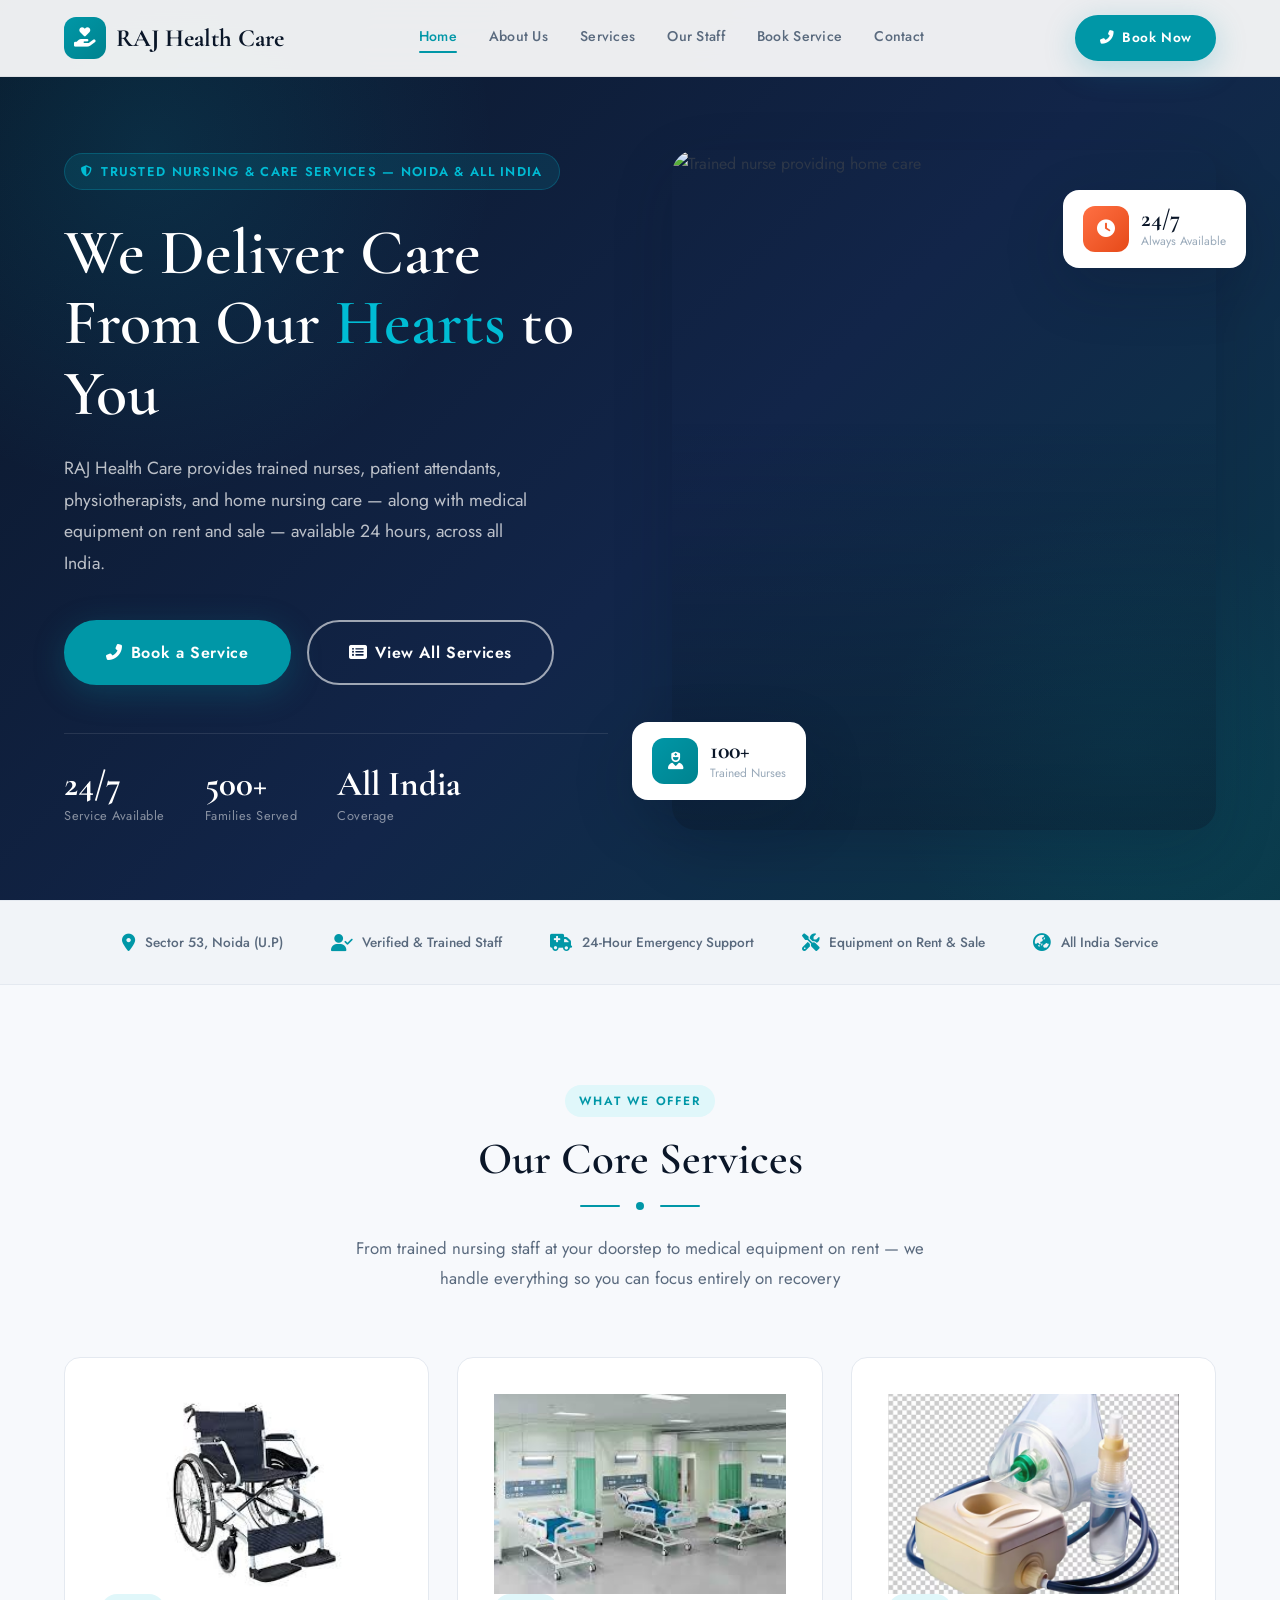
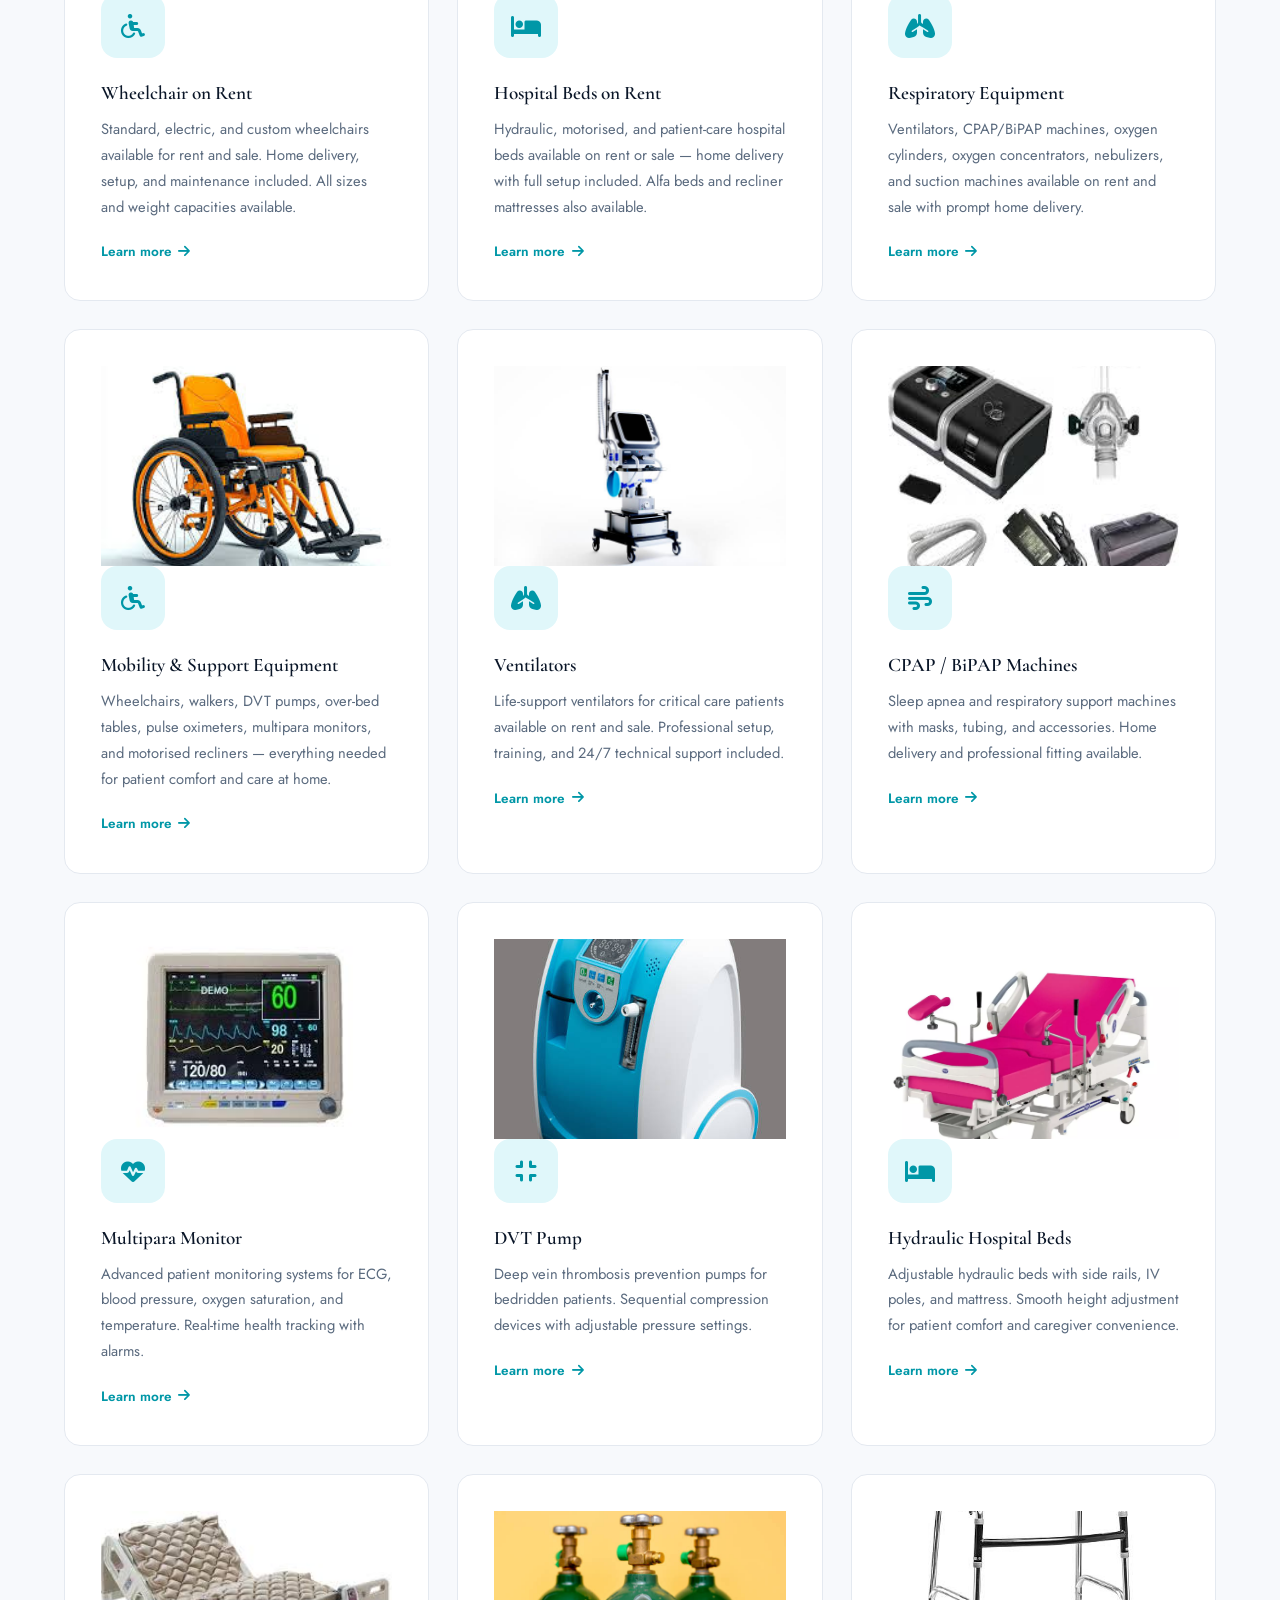
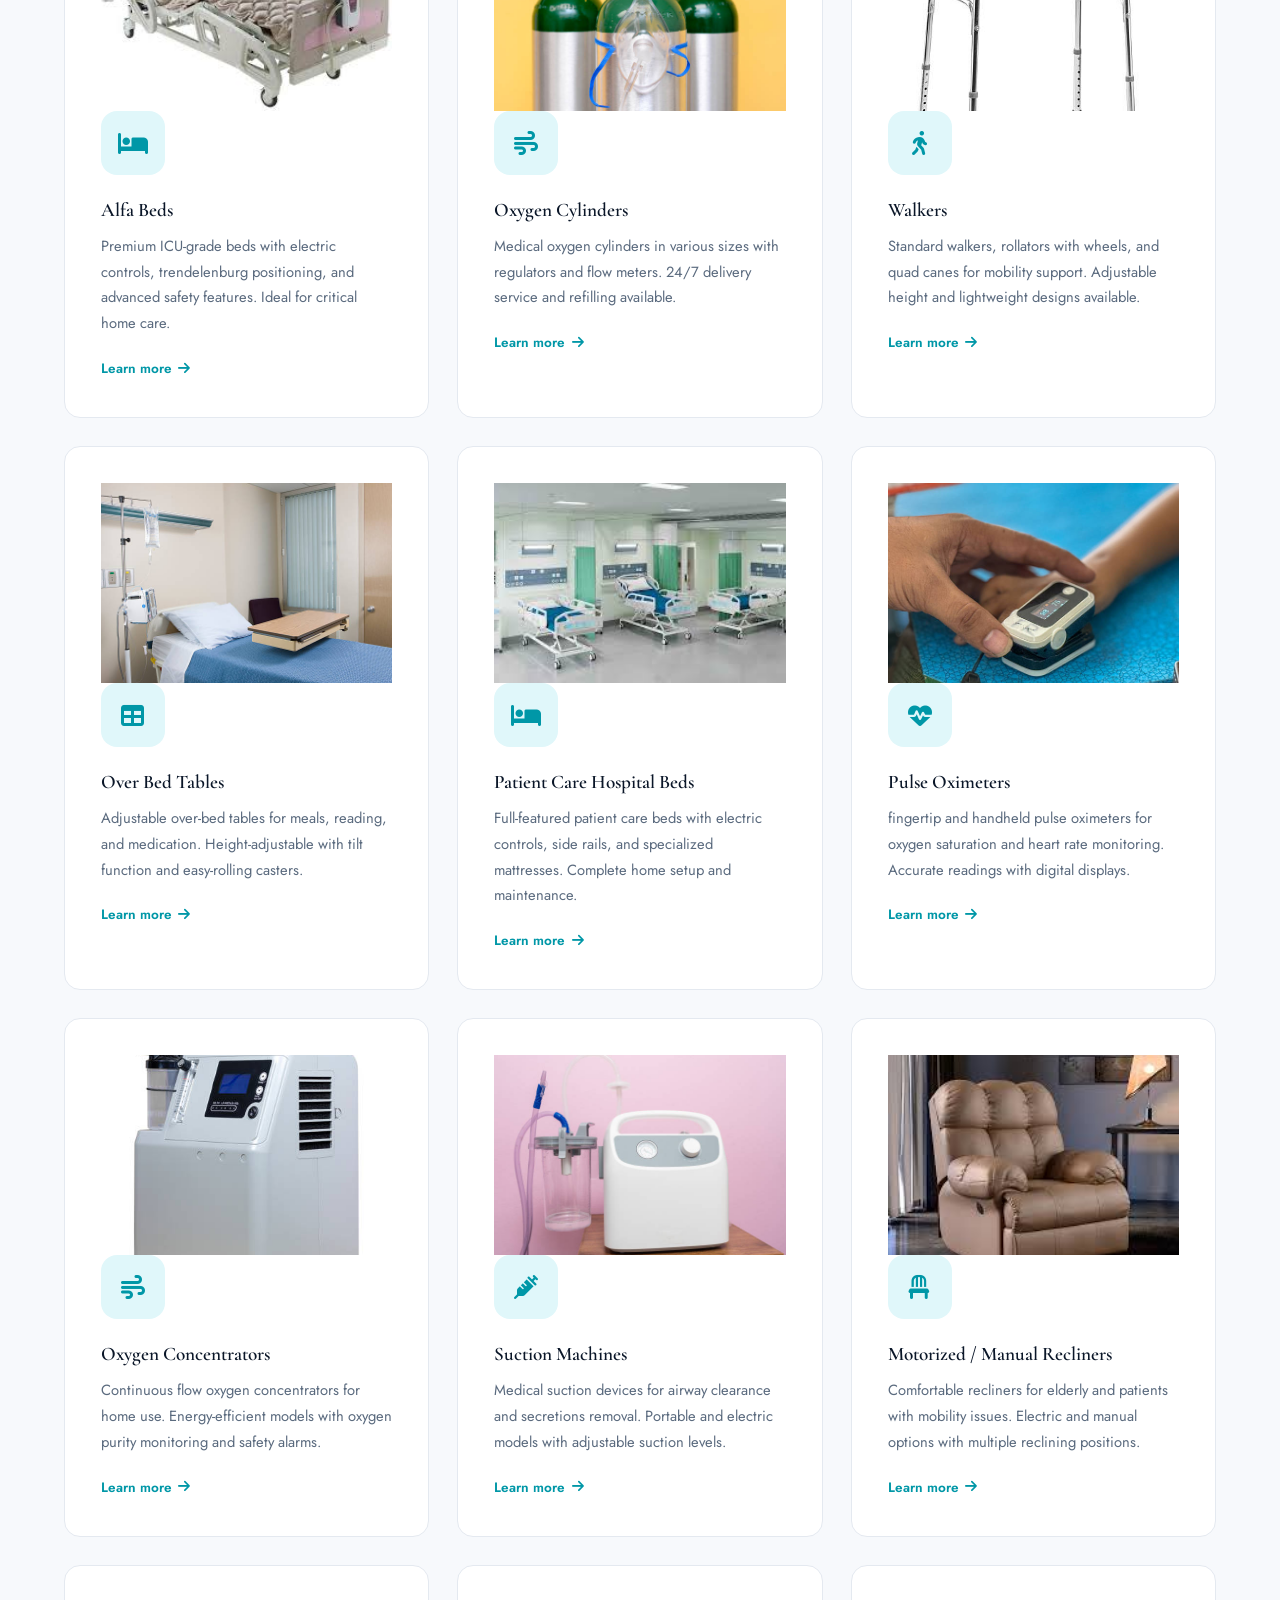
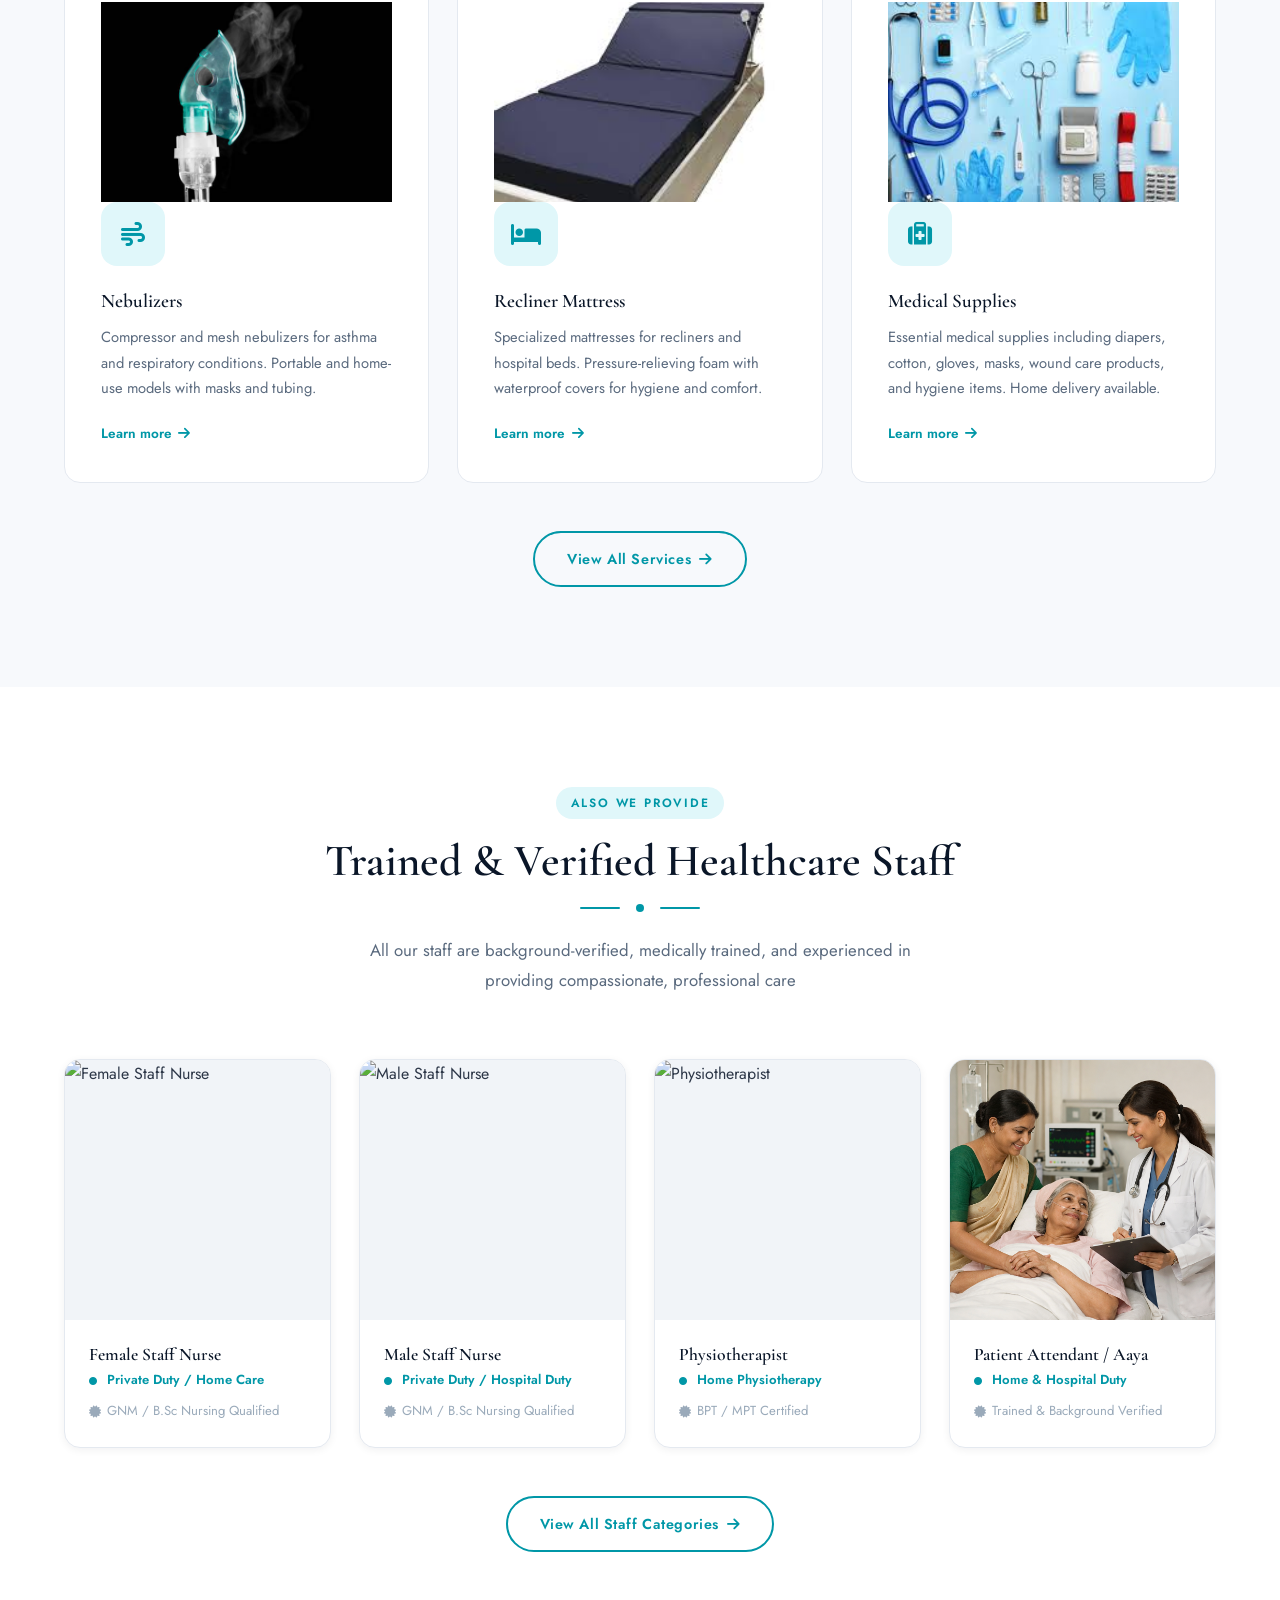
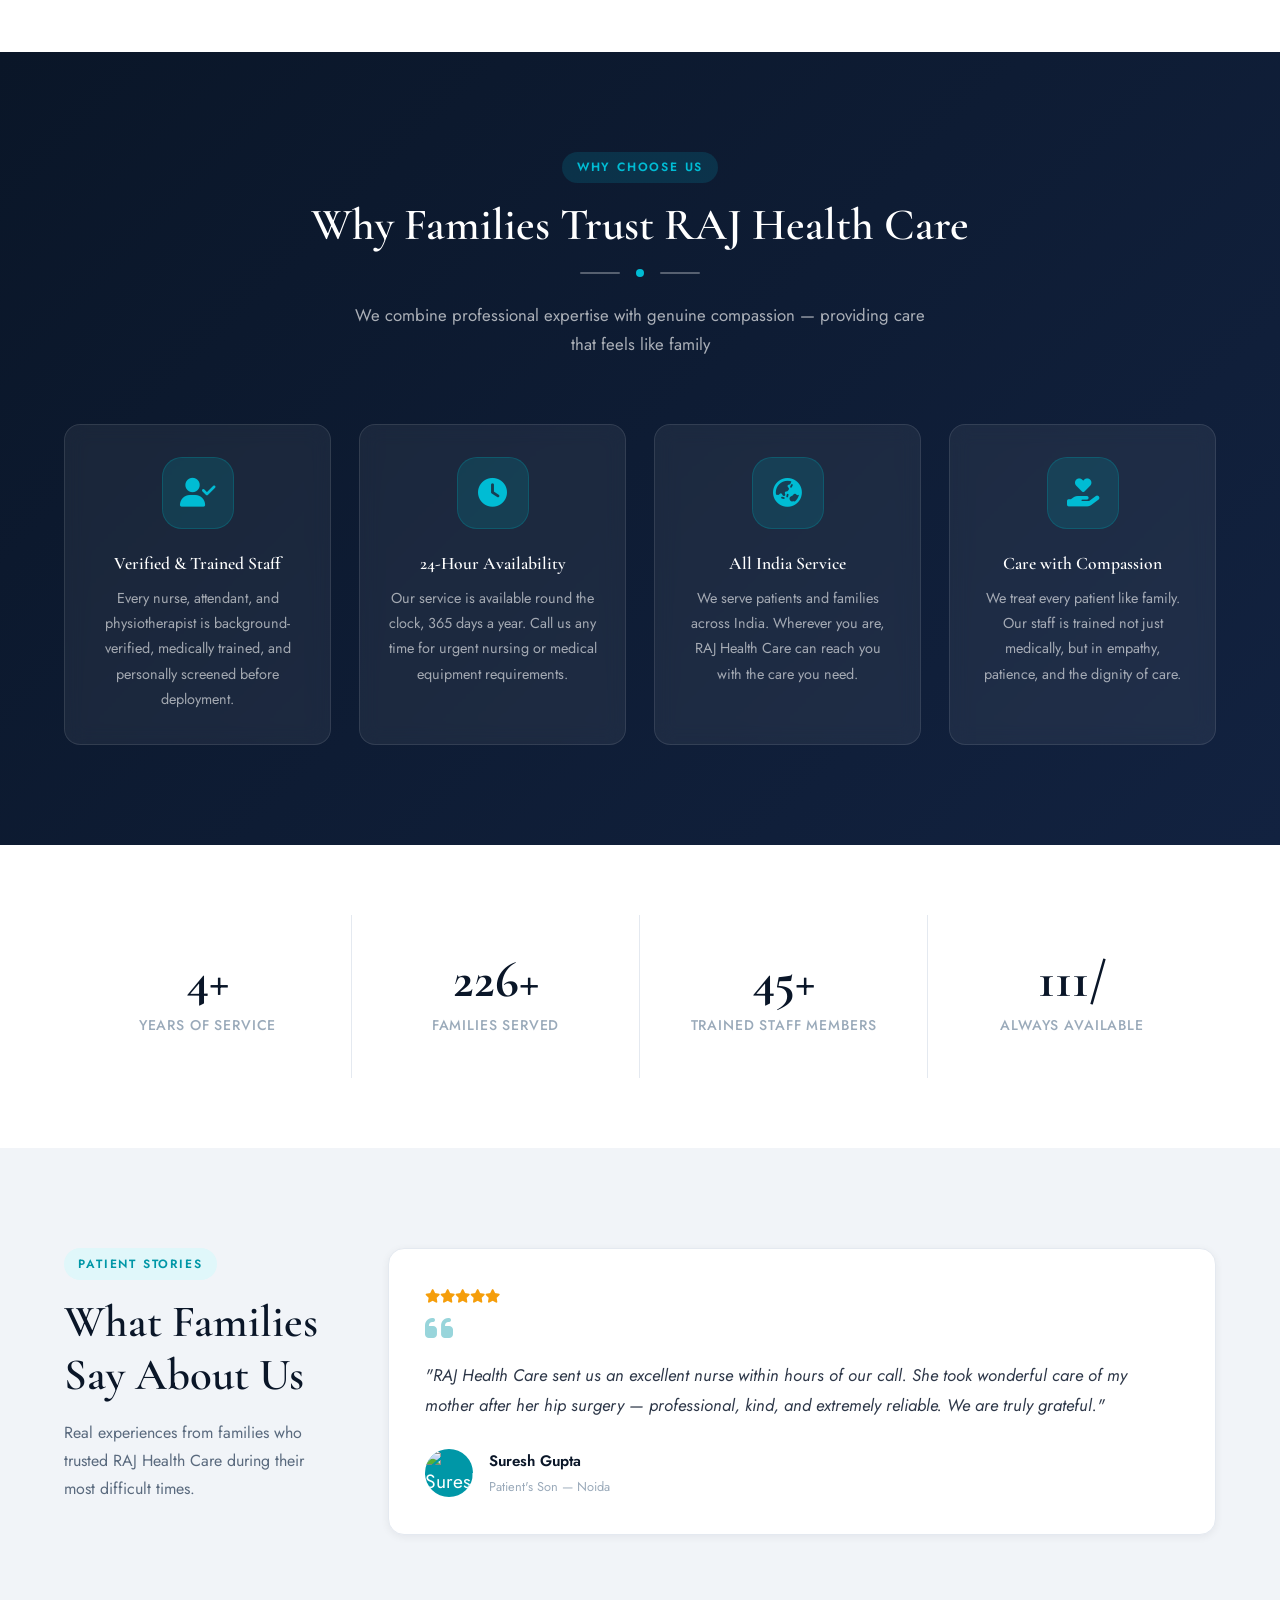
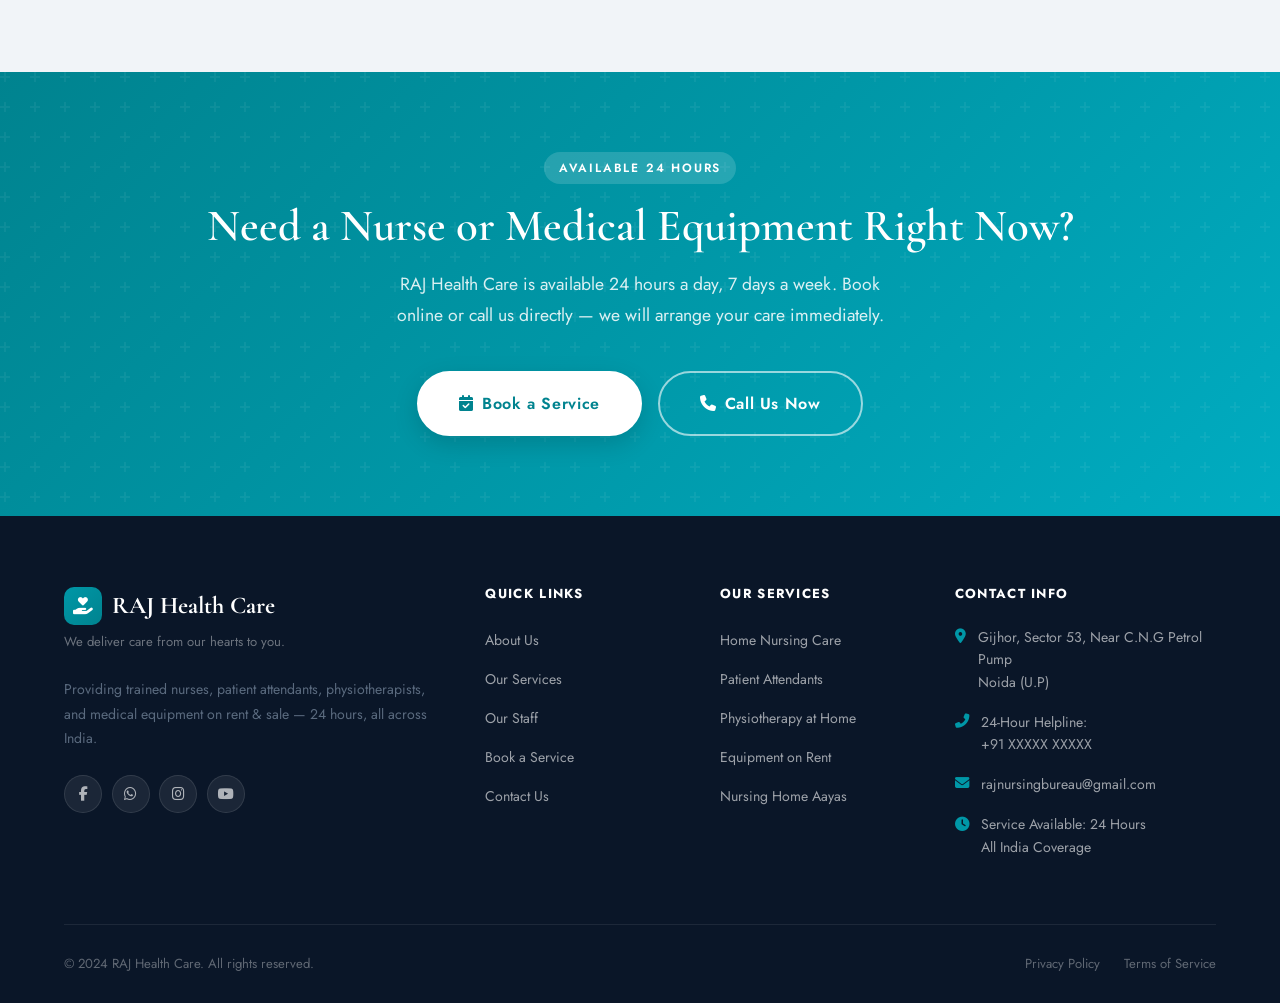
==== commit 8d8b650c: "service section added" ====
--- a/index.html
+++ b/index.html
@@ -124,25 +124,6 @@
     </div>
     <div class="services-grid">
 
-      <div class="service-card fade-in">
-        <div class="service-img">
-          <img src="image/Home Nursing Care.avif" alt="Home Nursing Care" style="width:100%;height:200px;object-fit:cover;">
-        </div>
-        <div class="service-icon"><i class="fas fa-user-nurse"></i></div>
-        <h3>Home Nursing Care</h3>
-        <p>Experienced male and female staff nurses deployed at your home for post-surgical recovery, chronic illness management, and round-the-clock patient supervision.</p>
-        <a href="services.html" class="service-link">Learn more <i class="fas fa-arrow-right"></i></a>
-      </div>
-
-      <div class="service-card fade-in delay-1">
-        <div class="service-img">
-          <img src="image/patient.jpg" alt="Patient Attendants" style="width:100%;height:200px;object-fit:cover;">
-        </div>
-        <div class="service-icon"><i class="fas fa-procedures"></i></div>
-        <h3>Patient Attendants</h3>
-        <p>Compassionate and trained patient attendants for in-home and hospital duty — providing hygiene assistance, feeding support, mobility help, and 24-hour companionship.</p>
-        <a href="services.html" class="service-link">Learn more <i class="fas fa-arrow-right"></i></a>
-      </div>
 
       <div class="service-card fade-in delay-2">
         <div class="service-img">
@@ -363,12 +344,12 @@
   </div>
 </section>
 
-<!-- ========== OUR STAFF ========== -->
-<section class="doctors">
+<!-- ========== HEALTHCARE STAFF SERVICES ========== -->
+<section class="professionals">
   <div class="container">
     <div class="section-header">
-      <span class="section-label">Our Team</span>
-      <h2>Trained &amp; Verified Healthcare Staff</h2>
+      <span class="section-label">Also We Provide</span>
+      <h2>Trained & Verified Healthcare Staff</h2>
       <div class="section-divider"><div class="line"></div><div class="dot"></div><div class="line"></div></div>
       <p>All our staff are background-verified, medically trained, and experienced in providing compassionate, professional care</p>
     </div>
@@ -427,7 +408,7 @@
 
       <div class="doctor-card fade-in delay-3">
         <div class="doctor-img">
-          <img src="https://images.unsplash.com/photo-1576091160550-2173dba999ef?w=400&auto=format&fit=crop&q=80" alt="Patient Attendant">
+          <img src="image/Patient Attendant  Aaya image.png" alt="Patient Attendant">
           <div class="doctor-overlay">
             <div class="doctor-overlay-links">
               <a href="appointment.html"><i class="fas fa-calendar-check"></i></a>
